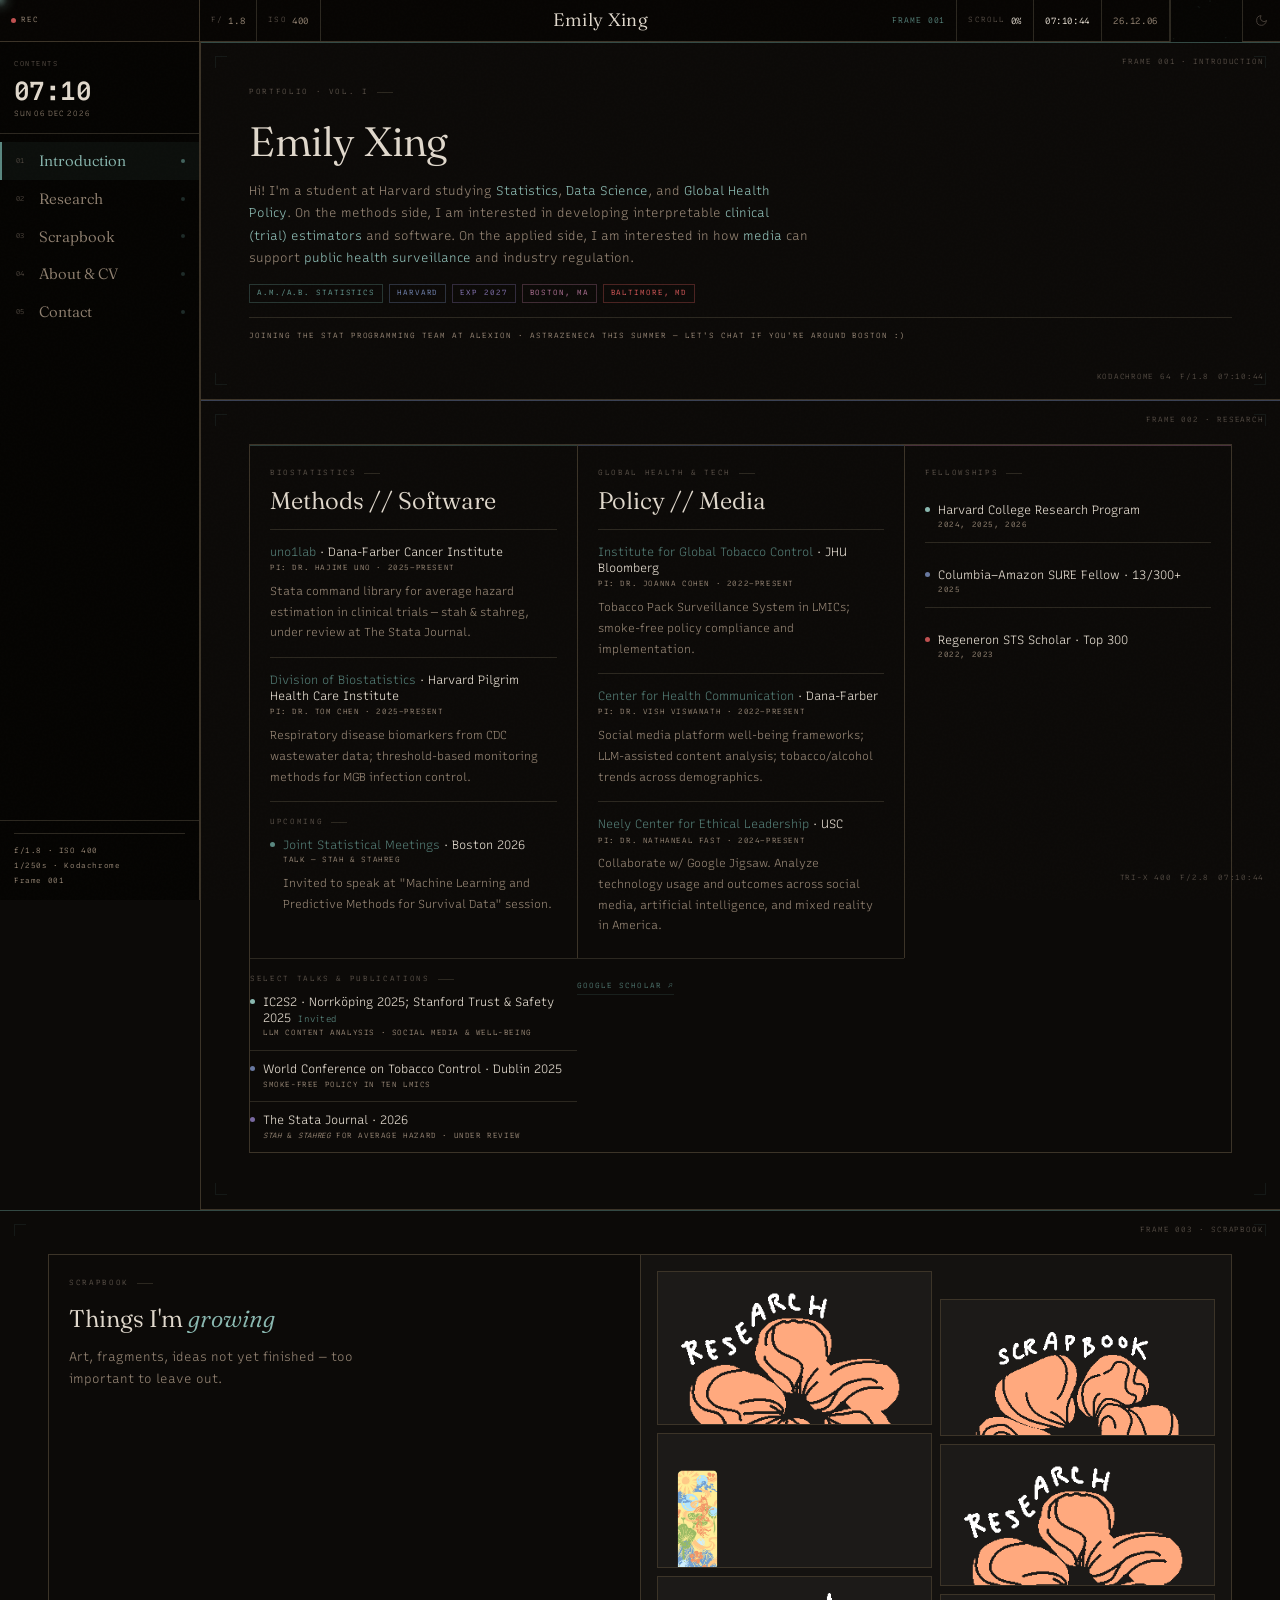
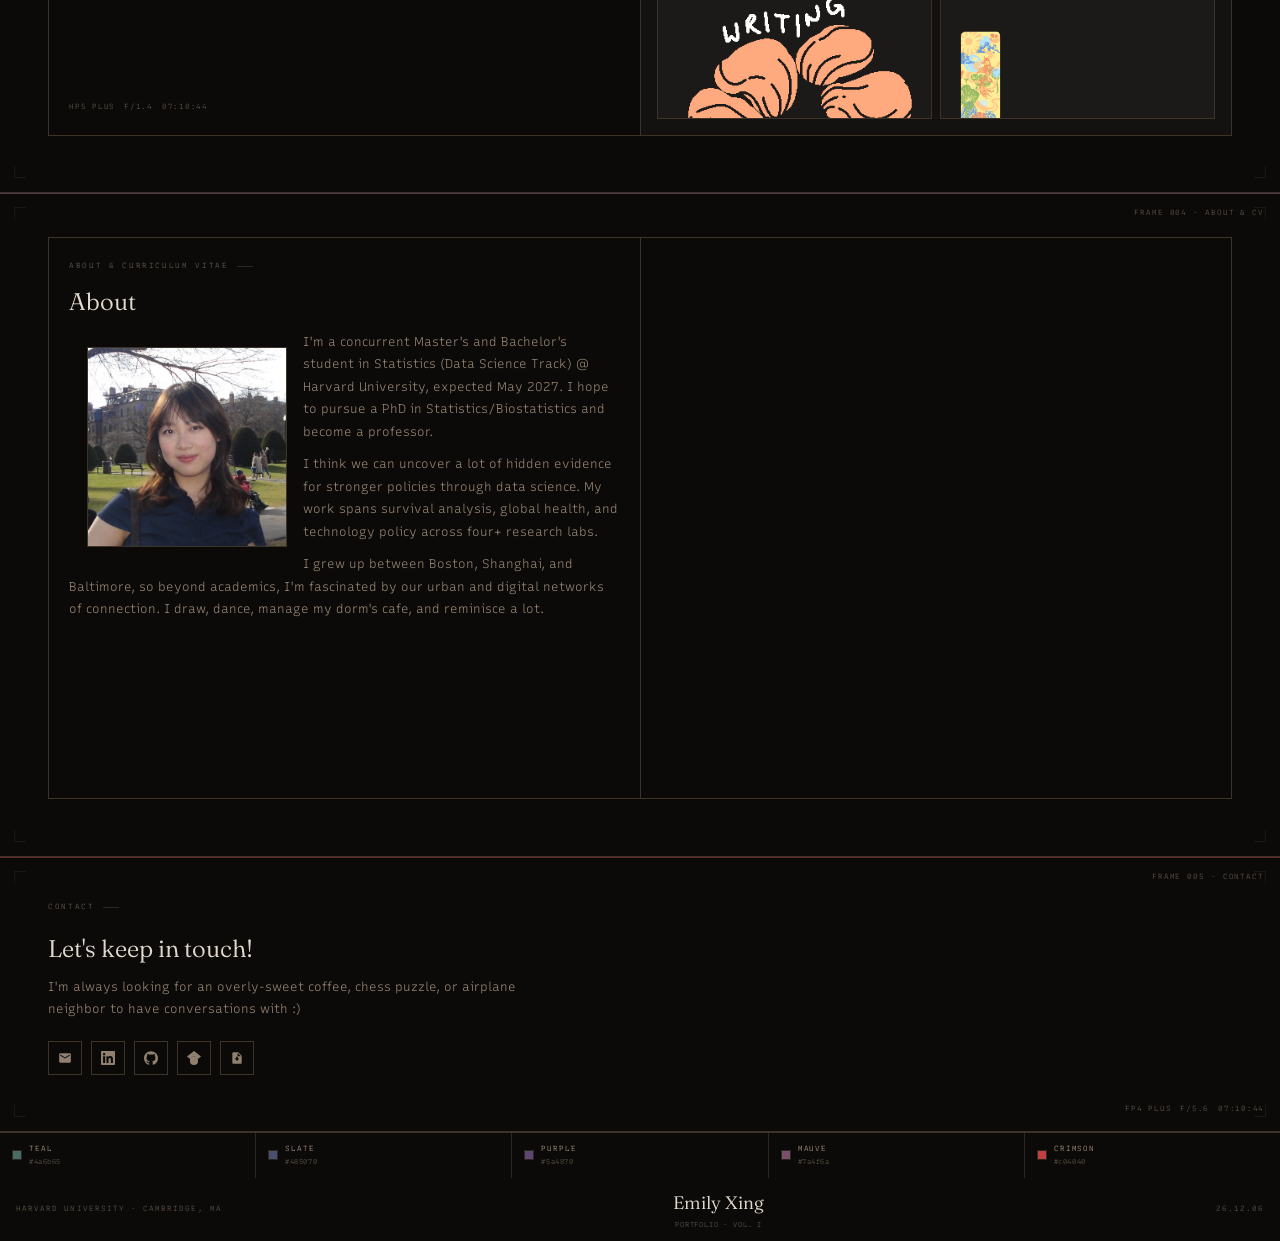
==== index.html @ 22d5b8ed "Remove highlights section from CV Removed highlights section from CV." ====
<!DOCTYPE html>
<html lang="en">
<head>
  <meta charset="UTF-8">
  <meta name="viewport" content="width=device-width, initial-scale=1.0">
  <title>Emily Xing</title>
  <link rel="icon" href="images/favicon.PNG" type="image/png">
  <link rel="preconnect" href="https://fonts.googleapis.com">
  <link href="https://fonts.googleapis.com/css2?family=Fraunces:ital,opsz,wght@0,9..144,200;0,9..144,300;0,9..144,400;1,9..144,200;1,9..144,300;1,9..144,400&family=Recursive:slnt,wght,CASL,MONO@-15..0,300..800,0..1,0..1&display=swap" rel="stylesheet">
  <link rel="stylesheet" href="style.css">
</head>
<body>

<div class="cursor-glow" id="cursor-glow"></div>

<div id="hburg">
  <svg viewBox="0 0 24 24"><line x1="3" y1="6" x2="21" y2="6"/><line x1="3" y1="12" x2="21" y2="12"/><line x1="3" y1="18" x2="21" y2="18"/></svg>
</div>

<!-- ═══ TOP BAR ═══ -->
<div id="top">
  <div class="t" style="min-width:var(--side-w); border-right:var(--bds);">
    <div class="rec-dot"></div>
    <span class="rec-txt mono">REC</span>
  </div>
  <div class="t cam mono"><span class="tlbl">f/</span><span class="tv">1.8</span></div>
  <div class="t cam mono"><span class="tlbl">ISO</span><span class="tv">400</span></div>
  <div class="t grow"><span class="top-name">Emily Xing</span></div>
  <div class="t mono" style="gap:6px;"><span class="top-frame" id="top-frame">Frame 001</span></div>
  <div class="t mono"><span class="tlbl">scroll</span><span class="tv b" id="top-pct">0%</span></div>
  <div class="t mono"><span class="tv b" id="top-t">——:——:——</span></div>
  <div class="t cam mono"><span class="tv" id="top-d">——.——.——</span></div>
  <canvas id="star-c" class="cam"></canvas>
  <button class="mode-btn" id="mode-btn" title="Toggle light / dark">
    <svg class="icon-moon" viewBox="0 0 24 24"><path d="M21 12.79A9 9 0 1 1 11.21 3 7 7 0 0 0 21 12.79z"/></svg>
    <svg class="icon-sun" viewBox="0 0 24 24">
      <circle cx="12" cy="12" r="5"/>
      <line x1="12" y1="1" x2="12" y2="3"/><line x1="12" y1="21" x2="12" y2="23"/>
      <line x1="4.22" y1="4.22" x2="5.64" y2="5.64"/><line x1="18.36" y1="18.36" x2="19.78" y2="19.78"/>
      <line x1="1" y1="12" x2="3" y2="12"/><line x1="21" y1="12" x2="23" y2="12"/>
      <line x1="4.22" y1="19.78" x2="5.64" y2="18.36"/><line x1="18.36" y1="5.64" x2="19.78" y2="4.22"/>
    </svg>
  </button>
</div>

<!-- ═══ SIDEBAR ═══ -->
<div id="sb">
  <div class="sb-head">
    <span class="sb-eye mono">Contents</span>
    <div id="sb-clk" class="mono">00:00</div>
    <span id="sb-dt"></span>
  </div>
  <nav class="sb-nav">
    <a class="sbl active" href="#s1" data-sec="s1"><span class="sbl-n mono">01</span><span class="sbn">Introduction</span><span class="sbd"></span></a>
    <a class="sbl"         href="#s2" data-sec="s2"><span class="sbl-n mono">02</span><span class="sbn">Research</span>     <span class="sbd"></span></a>
    <a class="sbl"         href="#s3" data-sec="s3"><span class="sbl-n mono">03</span><span class="sbn">Scrapbook</span>   <span class="sbd"></span></a>
    <a class="sbl"         href="#s4" data-sec="s4"><span class="sbl-n mono">04</span><span class="sbn">About &amp; CV</span><span class="sbd"></span></a>
    <a class="sbl"         href="#s5" data-sec="s5"><span class="sbl-n mono">05</span><span class="sbn">Contact</span>     <span class="sbd"></span></a>
  </nav>
  <div class="sb-foot">
    <div class="prog-t"><div class="prog-f" id="prog-f"></div></div>
    <div class="sb-ex mono">f/1.8 · ISO 400<br>1/250s · Kodachrome<br><span id="sb-frame">Frame 001</span></div>
  </div>
</div>

<!-- ═══ MAIN ═══ -->
<div id="main">

  <!-- 01 · INTRODUCTION -->
  <div class="frame" id="s1">
    <div class="c-br"></div><div class="c-bl"></div>
    <div class="fstripe ft"></div>
    <div class="fid mono">Frame 001 · Introduction</div>
    <div class="slbl mono">Portfolio · Vol. I</div>
    <h1>Emily Xing</h1>
    <p style="max-width:560px; margin-bottom:10px;">
      Hi! I'm a student at Harvard studying
      <span class="hl-teal">Statistics</span>,
      <span class="hl-teal">Data Science</span>, and
      <span class="hl-teal">Global Health Policy</span>.
      On the methods side, I am interested in developing interpretable
      <span class="hl-teal">clinical (trial) estimators</span> and software.
      On the applied side, I am interested in how
      <span class="hl-teal">media</span> can support
      <span class="hl-teal">public health surveillance</span> and industry regulation.
    </p>
    <div>
      <span class="tag tt">A.M./A.B. Statistics</span>
      <span class="tag ts">Harvard</span>
      <span class="tag tpu">Exp 2027</span>
      <span class="tag tm">Boston, MA</span>
      <span class="tag tc">Baltimore, MD</span>
    </div>
    <div class="hero-meta">
      <span>Joining the Stat Programming Team at Alexion · AstraZeneca this summer — let's chat if you're around Boston :)</span>
    </div>
    <div class="exif mono"><span>Kodachrome 64</span><span>f/1.8</span><span class="et">——</span></div>
  </div>

<div class="frame" id="s2">
  <div class="c-br"></div><div class="c-bl"></div>
  <div class="fstripe fs"></div>
  <div class="fid mono">Frame 002 · Research</div>

  <div class="grid g3 gb" style="margin-top:0;">

    <!-- COL 1: Biostatistics -->
    <div class="ci at" style="display:flex; flex-direction:column; gap:14px;">
      <div>
        <div class="slbl mono" style="margin-bottom:6px;">Biostatistics</div>
        <h2 style="margin-bottom:0;">Methods // Software</h2>
      </div>
      <div style="border-top:var(--bd); padding-top:14px;">
        <div class="aw-t">
          <a href="https://www.dana-farber.org/research/departments-centers-and-labs/uno-lab/" target="_blank" class="lab-link"><span>uno1lab</span></a> · Dana-Farber Cancer Institute
        </div>
        <div class="aw-s" style="margin-top:2px;">PI: Dr. Hajime Uno · 2025–present</div>
        <p style="margin-top:6px; font-size:11.5px;">Stata command library for average hazard estimation in clinical trials — stah &amp; stahreg, under review at The Stata Journal.</p>
      </div>
      <div style="border-top:var(--bd); padding-top:14px;">
        <div class="aw-t">
          <a href="https://www.harvardpilgrim.org/hphci/research/" target="_blank" class="lab-link"><span>Division of Biostatistics</span></a> · Harvard Pilgrim Health Care Institute
        </div>
        <div class="aw-s" style="margin-top:2px;">PI: Dr. Tom Chen · 2025–present</div>
        <p style="margin-top:6px; font-size:11.5px;">Respiratory disease biomarkers from CDC wastewater data; threshold-based monitoring methods for MGB infection control.</p>
      </div>
      <div style="border-top:var(--bd); padding-top:14px;">
        <div class="slbl mono" style="margin-bottom:8px;">Upcoming</div>
        <div class="aw" style="border-bottom:none; margin-bottom:0;">
          <div class="aw-dot" style="background:var(--teal);"></div>
          <div>
            <div class="aw-t">
              <a href="https://ww2.amstat.org/meetings/jsm/2026/" target="_blank" class="lab-link"><span>Joint Statistical Meetings</span></a> · Boston 2026
            </div>
            <div class="aw-s">Talk — stah &amp; stahreg</div>
            <p style="margin-top:6px; font-size:11.5px;">Invited to speak at "Machine Learning and Predictive Methods for Survival Data" session.</p>
          </div>
        </div>
      </div>
    </div>

    <!-- COL 2: Global Health & Tech -->
    <div class="ci as" style="display:flex; flex-direction:column; gap:14px;">
      <div>
        <div class="slbl mono" style="margin-bottom:6px;">Global Health &amp; Tech</div>
        <h2 style="margin-bottom:0;">Policy // Media</h2>
      </div>
      <div style="border-top:var(--bd); padding-top:14px;">
        <div class="aw-t">
          <a href="https://www.jhsph.edu/research/centers-and-institutes/institute-for-global-tobacco-control/" target="_blank" class="lab-link"><span>Institute for Global Tobacco Control</span></a> · JHU Bloomberg
        </div>
        <div class="aw-s" style="margin-top:2px;">PI: Dr. Joanna Cohen · 2022–present</div>
        <p style="margin-top:6px; font-size:11.5px;">Tobacco Pack Surveillance System in LMICs; smoke-free policy compliance and implementation.</p>
      </div>
      <div style="border-top:var(--bd); padding-top:14px;">
        <div class="aw-t">
          <a href="https://www.dfci.harvard.edu/research/departments-centers-and-labs/center-for-health-communication/" target="_blank" class="lab-link"><span>Center for Health Communication</span></a> · Dana-Farber
        </div>
        <div class="aw-s" style="margin-top:2px;">PI: Dr. Vish Viswanath · 2022–present</div>
        <p style="margin-top:6px; font-size:11.5px;">Social media platform well-being frameworks; LLM-assisted content analysis; tobacco/alcohol trends across demographics.</p>
      </div>
      <div style="border-top:var(--bd); padding-top:14px;">
        <div class="aw-t">
          <a href="https://neelyethics.usc.edu/" target="_blank" class="lab-link"><span>Neely Center for Ethical Leadership</span></a> · USC
        </div>
        <div class="aw-s" style="margin-top:2px;">PI: Dr. Nathaneal Fast · 2024–present</div>
        <p style="margin-top:6px; font-size:11.5px;">Collaborate w/ Google Jigsaw. Analyze technology usage and outcomes across social media, artificial intelligence, and mixed reality in America.</p>
      </div>
    </div>

   <!-- COL 3: Fellowships + Talks + Publications -->
    <div class="ci am" style="display:flex; flex-direction:column; gap:14px;">

    
        <div class="slbl mono" style="margin-bottom:8px;">Fellowships</div>
        <div class="aw">
          <div class="aw-dot" style="background:var(--teal2);"></div>
          <div><div class="aw-t">Harvard College Research Program</div><div class="aw-s">2024, 2025, 2026</div></div>
        </div>
        <div class="aw">
          <div class="aw-dot" style="background:var(--slate);"></div>
          <div><div class="aw-t">Columbia–Amazon SURE Fellow · 13/300+</div><div class="aw-s">2025</div></div>
        </div>
        <div class="aw" style="border-bottom:none; margin-bottom:0;">
          <div class="aw-dot" style="background:var(--crim);"></div>
          <div><div class="aw-t">Regeneron STS Scholar · Top 300</div><div class="aw-s">2022, 2023</div></div>
        </div>
      </div>

      <div style="border-top:var(--bd); padding-top:14px;">
        <div class="slbl mono" style="margin-bottom:8px;">Select Talks &amp; Publications</div>
        <div class="aw">
          <div class="aw-dot" style="background:var(--teal2);"></div>
          <div>
            <div class="aw-t">IC2S2 · Norrköping 2025; Stanford Trust &amp; Safety 2025 <span style="color:var(--teal); font-size:9px; letter-spacing:0.1em; margin-left:3px;">Invited</span></div>
            <div class="aw-s">LLM content analysis · social media &amp; well-being</div>
          </div>
        </div>
        <div class="aw">
          <div class="aw-dot" style="background:var(--slate);"></div>
          <div>
            <div class="aw-t">World Conference on Tobacco Control · Dublin 2025</div>
            <div class="aw-s">Smoke-free policy in ten LMICs</div>
          </div>
        </div>
        <div class="aw" style="border-bottom:none; margin-bottom:0;">
          <div class="aw-dot" style="background:var(--purple);"></div>
          <div>
            <div class="aw-t">The Stata Journal · 2026</div>
            <div class="aw-s"><em>stah</em> &amp; <em>stahreg</em> for average hazard · Under Review</div>
          </div>
        </div>
      </div>

      <div style="border-top:var(--bd); padding-top:12px;">
        <a class="read" href="https://scholar.google.com/citations?user=i7iqETIAAAAJ&hl=en" target="_blank">Google Scholar ↗</a>
      </div>

    </div>

  </div><!-- /.grid -->
  <div class="exif mono"><span>Tri-X 400</span><span>f/2.8</span><span class="et">——</span></div>
</div><!-- /.frame -->
  <!-- 03 · SCRAPBOOK — inline masonry board -->
  <div class="frame" id="s3">
    <div class="c-br"></div><div class="c-bl"></div>
    <div class="fstripe ft"></div>
    <div class="fid mono">Frame 003 · Scrapbook</div>

    <div class="grid g2 gb" style="margin-top:0;">

      <!-- LEFT: label -->
      <div class="ci" style="display:flex; flex-direction:column; justify-content:space-between;">
        <div>
          <div class="slbl mono" style="margin-bottom:14px;">Scrapbook</div>
          <h2>Things I'm <em>growing</em></h2>
          <p style="max-width:320px; margin-top:10px;">
            Art, fragments, ideas not yet finished — too important to leave out.
          </p>
        </div>
        <div class="exif mono" style="position:relative; bottom:auto; right:auto; margin-top:32px;">
          <span>HP5 Plus</span><span>f/1.4</span><span class="et">——</span>
        </div>
      </div>

      <!-- RIGHT: scrolling masonry board -->
      <div class="ci" style="padding:0; overflow:hidden;">
        <div class="pin-board">
          <div class="pin-col">
            <div class="pin-card">
              <img src="images/flower_research.PNG" alt="Research">
              <div class="pin-lbl mono">research</div>
            </div>
            <div class="pin-card">
              <img src="images/sidebar_art.PNG" alt="Art">
              <div class="pin-lbl mono">illustration</div>
            </div>
            <div class="pin-card">
              <img src="images/flower_writing.PNG" alt="Writing">
              <div class="pin-lbl mono">writing</div>
            </div>
          </div>
          <div class="pin-col" style="margin-top:28px;">
            <div class="pin-card">
              <img src="images/flower_scrapbook.PNG" alt="Scrapbook">
              <div class="pin-lbl mono">scrapbook</div>
            </div>
            <div class="pin-card">
              <img src="images/flower_research.PNG" alt="Research">
              <div class="pin-lbl mono">ongoing</div>
            </div>
            <div class="pin-card">
              <img src="images/sidebar_art.PNG" alt="Art">
              <div class="pin-lbl mono">2024–25</div>
            </div>
          </div>
        </div>
      </div>

    </div>
  </div>

  <!-- 04 · ABOUT & CV -->
  <div class="frame" id="s4">
    <div class="c-br"></div><div class="c-bl"></div>
    <div class="fstripe fm"></div>
    <div class="fid mono">Frame 004 · About &amp; CV</div>

    <div class="grid g2 gb" style="margin-bottom:1px;">
    <div class="ci" style="display:flex; flex-direction:column;">
  <div class="slbl mono" style="margin-bottom:14px;">About &amp; Curriculum Vitae</div>

  <h2 style="margin-bottom:14px;">About</h2>

  <div style="margin-bottom:16px;">
    <img
      src="headshot.png"
      alt="Emily Xing"
      style="float:left; width:200px; height:200px; object-fit:cover; object-position:center top; border:var(--bds); margin:16px 16px 16px 18px; display:block;"
    >
    <p>
      I'm a concurrent Master's and Bachelor's student in Statistics (Data Science Track) @ Harvard University, expected May 2027. I hope to pursue a PhD in Statistics/Biostatistics and become a professor. </p>
      <p> I think we can uncover a lot of hidden evidence for stronger policies through data science. My work spans survival analysis, global health, and technology policy across four+ research labs.</p>
    <p>I grew up between Boston, Shanghai, and Baltimore, so beyond academics, I'm fascinated by our urban and digital networks of connection. I draw, dance, manage my dorm's cafe, and reminisce a lot.
    </p>

    <div style="clear:both;"></div>
  </div>

</div>
      <div class="ci" style="padding:0; overflow:hidden; min-height:560px;">
        <iframe
          src="https://docs.google.com/viewer?url=https://raw.githubusercontent.com/em-xing/portfolio-v2/main/exing-cv.pdf&embedded=true"
          style="width:100%; height:100%; min-height:560px; border:none; display:block;"
          title="Emily Xing CV"
        ></iframe>
      </div>
    </div>
  </div>
 
  <!-- 05 · CONTACT -->
  <div class="frame" id="s5">
    <div class="c-br"></div><div class="c-bl"></div>
    <div class="fstripe fc"></div>
    <div class="fid mono">Frame 005 · Contact</div>
    <div class="slbl mono">Contact</div>
    <h2>Let's keep in touch!</h2>
    <p style="max-width:500px;">
      I'm always looking for an overly-sweet coffee, chess puzzle, or airplane neighbor to have conversations with :)
    </p>
    <div class="ct-links">
      <a class="ct-icon" href="mailto:emletxing@gmail.com" title="Email">
        <svg viewBox="0 0 24 24"><path d="M20 4H4C2.9 4 2 4.9 2 6v12c0 1.1.9 2 2 2h16c1.1 0 2-.9 2-2V6c0-1.1-.9-2-2-2zm0 4l-8 5-8-5V6l8 5 8-5v2z"/></svg>
      </a>
      <a class="ct-icon" href="https://www.linkedin.com/in/emily-xing-5663ab266/" target="_blank" title="LinkedIn">
        <svg viewBox="0 0 24 24"><path d="M20.447 20.452h-3.554v-5.569c0-1.328-.027-3.037-1.852-3.037-1.853 0-2.136 1.445-2.136 2.939v5.667H9.351V9h3.414v1.561h.046c.477-.9 1.637-1.85 3.37-1.85 3.601 0 4.267 2.37 4.267 5.455v6.286zM5.337 7.433a2.062 2.062 0 0 1-2.063-2.065 2.064 2.064 0 1 1 2.063 2.065zm1.782 13.019H3.555V9h3.564v11.452zM22.225 0H1.771C.792 0 0 .774 0 1.729v20.542C0 23.227.792 24 1.771 24h20.451C23.2 24 24 23.227 24 22.271V1.729C24 .774 23.2 0 22.222 0h.003z"/></svg>
      </a>
      <a class="ct-icon" href="https://github.com/em-xing" target="_blank" title="GitHub">
        <svg viewBox="0 0 24 24"><path d="M12 .297c-6.63 0-12 5.373-12 12 0 5.303 3.438 9.8 8.205 11.385.6.113.82-.258.82-.577 0-.285-.01-1.04-.015-2.04-3.338.724-4.042-1.61-4.042-1.61C4.422 18.07 3.633 17.7 3.633 17.7c-1.087-.744.084-.729.084-.729 1.205.084 1.838 1.236 1.838 1.236 1.07 1.835 2.809 1.305 3.495.998.108-.776.417-1.305.76-1.605-2.665-.3-5.466-1.332-5.466-5.93 0-1.31.465-2.38 1.235-3.22-.135-.303-.54-1.523.105-3.176 0 0 1.005-.322 3.3 1.23.96-.267 1.98-.399 3-.405 1.02.006 2.04.138 3 .405 2.28-1.552 3.285-1.23 3.285-1.23.645 1.653.24 2.873.12 3.176.765.84 1.23 1.91 1.23 3.22 0 4.61-2.805 5.625-5.475 5.92.42.36.81 1.096.81 2.22 0 1.606-.015 2.896-.015 3.286 0 .315.21.69.825.57C20.565 22.092 24 17.592 24 12.297c0-6.627-5.373-12-12-12"/></svg>
      </a>
      <a class="ct-icon" href="https://scholar.google.com/citations?user=i7iqETIAAAAJ&hl=en" target="_blank" title="Google Scholar">
        <svg viewBox="0 0 24 24"><path d="M5.242 13.769 0 9.5 12 0l12 9.5-5.242 4.269C17.548 11.249 14.978 9.5 12 9.5c-2.977 0-5.548 1.748-6.758 4.269zM12 10a7 7 0 1 0 0 14 7 7 0 0 0 0-14z"/></svg>
      </a>
      <a class="ct-icon" href="https://raw.githubusercontent.com/em-xing/portfolio-v2/main/exing-cv.pdf" target="_blank" title="Download CV">
        <svg viewBox="0 0 24 24"><path d="M14 2H6a2 2 0 0 0-2 2v16a2 2 0 0 0 2 2h12a2 2 0 0 0 2-2V8l-6-6zm-1 1.5L18.5 9H13V3.5zM12 17l-4-4h2.5v-3h3v3H16l-4 4z"/></svg>
      </a>
    </div>
    <div class="exif mono"><span>FP4 Plus</span><span>f/5.6</span><span class="et">——</span></div>
  </div>

  <!-- FOOTER -->
  <div class="pal-row">
    <div class="ps"><div class="psb" style="background:#4a6b65;"></div><div><span class="psn mono">Teal</span><span class="psh mono">#4a6b65</span></div></div>
    <div class="ps"><div class="psb" style="background:#485070;"></div><div><span class="psn mono">Slate</span><span class="psh mono">#485070</span></div></div>
    <div class="ps"><div class="psb" style="background:#5a4870;"></div><div><span class="psn mono">Purple</span><span class="psh mono">#5a4870</span></div></div>
    <div class="ps"><div class="psb" style="background:#7a4f6a;"></div><div><span class="psn mono">Mauve</span><span class="psh mono">#7a4f6a</span></div></div>
    <div class="ps"><div class="psb" style="background:#c04040;"></div><div><span class="psn mono">Crimson</span><span class="psh mono">#c04040</span></div></div>
  </div>
  <div class="mf">
    <span class="mf-s mono">Harvard University · Cambridge, MA</span>
    <div><span class="mf-name">Emily Xing</span><span class="mf-sub mono">Portfolio · Vol. I</span></div>
    <span class="mf-s mono" id="mf-d">——.——.——</span>
  </div>

</div><!-- /#main -->
<script src="script.js"></script>
</body>
</html>
---- style.css ----
/* ═══════════════════════════════════════════
   PALETTE
═══════════════════════════════════════════ */
:root {
  --teal:   #5a8880;
  --teal2:  #8ab8b0;
  --slate:  #6878a0;
  --purple: #7868a0;
  --mauve:  #a06888;
  --crim:   #c05050;
  --bg:     #0c0a08;
  --bg2:    #141210;
  --bg3:    #1c1a18;
  --ink:    #e0d8cc;
  --mid:    #908070;
  --faint:  #504840;
  --ghost:  #2c2820;
  --bd:     1px solid #2c2820;
  --bds:    1px solid #3c3428;
  --side-w: clamp(200px, 15vw, 256px);
  --top-h:  42px;
}
.hl-teal   { color: var(--teal2); font-weight: 500; }
.hl-purple { color: var(--purple); font-weight: 500; }
.hl-slate  { color: var(--slate); font-weight: 500; }
.hl-mauve  { color: var(--mauve); font-weight: 500; }

body.light {
  --teal:   #2a5048;
  --teal2:  #357060;
  --slate:  #304068;
  --purple: #44327a;
  --mauve:  #703060;
  --crim:   #9a2828;
  --bg:     #f0eef8;
  --bg2:    #e8e4f4;
  --bg3:    #dedad0;
  --ink:    #1a1628;
  --mid:    #4a4268;
  --faint:  #8880a0;
  --ghost:  #ccc8dc;
  --bd:     1px solid #cac4dc;
  --bds:    1px solid #b8b0d0;
}

*, *::before, *::after { box-sizing: border-box; margin: 0; padding: 0; }
html { scroll-behavior: smooth; scroll-padding-top: calc(var(--top-h) + 12px); }

body {
  background: var(--bg);
  color: var(--ink);
  font-family: 'Recursive', sans-serif;
  font-variation-settings: 'MONO' 0, 'CASL' 0, 'wght' 340, 'slnt' 0;
  font-size: 13px;
  line-height: 1.72;
  transition: background 0.3s, color 0.3s;
}

body::before {
  content: ''; position: fixed; inset: 0; pointer-events: none; z-index: 1000; opacity: 0.45;
  background-image: url("data:image/svg+xml,%3Csvg viewBox='0 0 512 512' xmlns='http://www.w3.org/2000/svg'%3E%3Cfilter id='n'%3E%3CfeTurbulence type='fractalNoise' baseFrequency='0.78' numOctaves='4' stitchTiles='stitch'/%3E%3C/filter%3E%3Crect width='100%25' height='100%25' filter='url(%23n)' opacity='0.03'/%3E%3C/svg%3E");
}

.mono { font-variation-settings: 'MONO' 1, 'CASL' 0, 'wght' 380, 'slnt' 0; }

h1 { font-family: 'Fraunces', serif; font-size: clamp(28px, 3.2vw, 44px); font-weight: 200; font-optical-sizing: auto; line-height: 1.1; color: var(--ink); margin-bottom: 16px; letter-spacing: -0.01em; }
h1 em { font-style: italic; color: var(--teal2); font-weight: 200; }
h2 { font-family: 'Fraunces', serif; font-size: clamp(18px, 2vw, 24px); font-weight: 300; font-optical-sizing: auto; line-height: 1.22; color: var(--ink); margin-bottom: 12px; }
h2 em { font-style: italic; color: var(--teal2); }
h3 { font-family: 'Fraunces', serif; font-size: 15px; font-weight: 300; font-optical-sizing: auto; line-height: 1.35; color: var(--ink); margin-bottom: 6px; }
p { color: var(--mid); font-size: 12.5px; line-height: 1.8; }
p + p { margin-top: 10px; }

/* ── TOP BAR ── */
#top {
  position: fixed; top: 0; left: 0; right: 0;
  height: var(--top-h);
  background: rgba(8,6,4,0.96);
  backdrop-filter: blur(14px);
  border-bottom: var(--bds);
  z-index: 500;
  display: flex; align-items: stretch;
  transition: background 0.3s;
}
body.light #top  { background: rgba(216,210,238,0.97); border-bottom-color: #b0a8cc; }
body.light #sb   { background: rgba(208,202,232,0.99); border-right-color: #b0a8cc; }
body.light #top .tlbl      { color: var(--faint); }
body.light #top .tv        { color: var(--mid); }
body.light #top .tv.b      { color: var(--ink); }
body.light #top .rec-txt   { color: var(--mid); }
body.light #top .top-name  { color: var(--ink); }
body.light #top .top-frame { color: var(--teal); opacity: 1; }
body.light #top .mode-btn  { color: var(--faint); }
body.light #top .mode-btn:hover { color: var(--teal); }
body.light .sb-head   { border-bottom-color: #b8b0d0; }
body.light .sb-eye    { color: var(--faint); }
body.light #sb-clk    { color: var(--ink); }
body.light #sb-dt     { color: var(--mid); }
body.light .sbl-n     { color: var(--faint); }
body.light .sbn       { color: var(--mid); }
body.light .sbl.active .sbn { color: var(--teal); }
body.light .sbl:hover       { background: rgba(42,80,72,0.05); }
body.light .sbl.active      { background: rgba(42,80,72,0.08); border-left-color: var(--teal); }
body.light .sbd             { background: var(--teal); }
body.light .prog-f          { background: var(--teal); }
body.light .prog-t  { background: var(--ghost); }
body.light .sb-ex   { color: var(--mid); }
body.light .sb-foot { border-top-color: #b8b0d0; }

.t { display: flex; align-items: center; padding: 0 11px; gap: 5px; border-right: var(--bd); white-space: nowrap; flex-shrink: 0; }
.t.grow { flex: 1; justify-content: center; border-right: none; overflow: hidden; }
.t:last-child { border-right: none; padding: 0; }
.tlbl { font-size: 7.5px; letter-spacing: 0.16em; text-transform: uppercase; color: var(--faint); }
.tv   { font-size: 9px; letter-spacing: 0.07em; color: var(--mid); }
.tv.b { color: var(--ink); }
.rec-dot { width: 5px; height: 5px; border-radius: 50%; background: var(--crim); flex-shrink: 0; animation: rb 2s step-end infinite; }
@keyframes rb { 0%,49%{opacity:1;} 50%,100%{opacity:0.1;} }
.rec-txt { font-size: 7.5px; letter-spacing: 0.16em; text-transform: uppercase; color: var(--mid); }
.top-name { font-family: 'Fraunces', serif; font-size: 18px; font-weight: 200; color: var(--ink); letter-spacing: 0.02em; white-space: nowrap; overflow: hidden; text-overflow: ellipsis; }
.top-frame { font-variation-settings: 'MONO' 1, 'CASL' 0, 'wght' 380, 'slnt' 0; font-size: 8px; letter-spacing: 0.12em; text-transform: uppercase; color: var(--teal); opacity: 0.9; }
.mode-btn { display: flex; align-items: center; justify-content: center; width: 38px; border: none; border-left: var(--bd); background: transparent; cursor: pointer; color: var(--faint); flex-shrink: 0; transition: color 0.15s; }
.mode-btn:hover { color: var(--teal2); }
.mode-btn svg { width: 13px; height: 13px; fill: none; stroke: currentColor; stroke-width: 1.5; stroke-linecap: round; }
.icon-moon { display: block; }
.icon-sun  { display: none; }
body.light .icon-moon { display: none; }
body.light .icon-sun  { display: block; }
#star-c { width: 72px; height: var(--top-h); display: block; border-left: var(--bd); flex-shrink: 0; }
@media (max-width: 960px) { .t.cam { display: none; } }

/* ── SIDEBAR ── */
#sb {
  position: fixed; top: var(--top-h); left: 0; bottom: 0;
  width: var(--side-w);
  background: rgba(6,5,3,0.98);
  border-right: var(--bds);
  z-index: 400;
  display: flex; flex-direction: column;
  overflow-y: auto; scrollbar-width: none;
  transition: transform 0.25s;
}
#sb::-webkit-scrollbar { display: none; }
@media (max-width: 720px) {
  #sb { transform: translateX(-100%); }
  #sb.open { transform: translateX(0); }
  #main { margin-left: 0 !important; }
  #hburg { display: flex; }
}
.sb-head { padding: 16px 14px 12px; border-bottom: var(--bd); }
.sb-eye  { font-size: 7px; letter-spacing: 0.22em; text-transform: uppercase; color: var(--faint); display: block; margin-bottom: 8px; }
#sb-clk  { font-variation-settings: 'MONO' 1, 'CASL' 0, 'wght' 580, 'slnt' 0; font-size: 26px; line-height: 1; letter-spacing: -0.02em; color: var(--ink); margin-bottom: 4px; }
#sb-dt { font-size: 7.5px; letter-spacing: 0.1em; text-transform: uppercase; color: var(--mid); display: block; }
.sb-nav { flex: 1; padding: 8px 0; }
.sbl { display: flex; align-items: center; gap: 8px; padding: 6px 14px; text-decoration: none; border-left: 2px solid transparent; transition: background 0.1s, border-color 0.1s; }
.sbl:hover { background: rgba(90,136,128,0.06); }
.sbl.active { border-left-color: var(--teal); background: rgba(90,136,128,0.08); }
.sbl.active .sbn { color: var(--teal2); }
.sbl-n { font-variation-settings: 'MONO' 1, 'CASL' 0, 'wght' 360, 'slnt' 0; font-size: 7px; color: var(--faint); width: 15px; flex-shrink: 0; }
.sbn { font-family: 'Fraunces', serif; font-size: 15px; font-weight: 300; color: var(--mid); transition: color 0.1s; }
.sbd { width: 4px; height: 4px; border-radius: 50%; margin-left: auto; flex-shrink: 0; background: var(--teal); opacity: 0.3; }
.sbl.active .sbd { opacity: 0.7; }
.sb-foot { padding: 12px 14px; border-top: var(--bd); margin-top: auto; }
.prog-t  { height: 1px; background: var(--ghost); margin-bottom: 9px; position: relative; }
.prog-f  { position: absolute; left: 0; top: 0; bottom: 0; background: var(--teal); transition: width 0.2s ease; width: 0%; }
.sb-ex   { font-variation-settings: 'MONO' 1, 'CASL' 0, 'wght' 380, 'slnt' 0; font-size: 7.5px; letter-spacing: 0.08em; color: var(--mid); line-height: 2; }
#hburg { display: none; position: fixed; top: 8px; left: 10px; z-index: 600; width: 28px; height: 28px; border: var(--bds); background: var(--bg2); align-items: center; justify-content: center; cursor: pointer; color: var(--mid); }
#hburg svg { width: 13px; height: 13px; stroke: currentColor; stroke-width: 1.5; fill: none; }

/* ── MAIN ── */
#main { margin-left: var(--side-w); padding-top: var(--top-h); display: flex; flex-direction: column; border-left: var(--bds); }

/* ── FRAME ── */
.frame { position: relative; padding: 44px 48px 56px; border-bottom: var(--bds); background: var(--bg); transition: background 0.3s; }
.frame::before,.frame::after,.frame .c-br,.frame .c-bl { content: ''; position: absolute; width: 12px; height: 12px; border-color: rgba(90,136,128,0.12); border-style: solid; pointer-events: none; }
body.light .frame::before,body.light .frame::after,
body.light .frame .c-br,  body.light .frame .c-bl { border-color: rgba(45,85,80,0.14); }
.frame::before { top: 14px; left: 14px; border-width: 1px 0 0 1px; }
.frame::after  { top: 14px; right: 14px; border-width: 1px 1px 0 0; }
.frame .c-br   { bottom: 14px; right: 14px; border-width: 0 1px 1px 0; }
.frame .c-bl   { bottom: 14px; left: 14px; border-width: 0 0 1px 1px; }
.fstripe { position: absolute; top: 0; left: 0; right: 0; height: 1px; }
.ft { background: var(--teal); opacity: 0.5; }
.fs { background: var(--slate); opacity: 0.5; }
.fp { background: var(--purple); opacity: 0.5; }
.fm { background: var(--mauve); opacity: 0.5; }
.fc { background: var(--crim); opacity: 0.45; }
.fid  { position: absolute; top: 14px; right: 16px; font-variation-settings: 'MONO' 1,'CASL' 0,'wght' 380,'slnt' 0; font-size: 7.5px; letter-spacing: 0.12em; color: var(--faint); text-transform: uppercase; }
.exif { position: absolute; bottom: 15px; right: 16px; font-variation-settings: 'MONO' 1,'CASL' 0,'wght' 380,'slnt' 0; font-size: 7.5px; letter-spacing: 0.1em; color: var(--faint); text-transform: uppercase; display: flex; gap: 9px; }
.slbl { font-variation-settings: 'MONO' 1,'CASL' 0,'wght' 400,'slnt' 0; font-size: 7.5px; letter-spacing: 0.22em; text-transform: uppercase; color: var(--faint); margin-bottom: 20px; display: flex; align-items: center; gap: 8px; }
.slbl::after { content: ''; display: inline-block; width: 16px; height: 1px; background: var(--ghost); }

/* tags */
.tag { display: inline-block; font-variation-settings: 'MONO' 1,'CASL' 0,'wght' 400,'slnt' 0; font-size: 7.5px; letter-spacing: 0.12em; text-transform: uppercase; padding: 2px 7px; border: var(--bd); color: var(--mid); margin: 2px 2px 0 0; }
.tt  { border-color: rgba(90,136,128,0.35);  color: var(--teal); }
.ts  { border-color: rgba(104,120,160,0.35); color: var(--slate); }
.tpu { border-color: rgba(120,104,160,0.35); color: var(--purple); }
.tm  { border-color: rgba(160,104,136,0.35); color: var(--mauve); }
.tc  { border-color: rgba(192,80,80,0.35);   color: var(--crim); }

a.read { font-variation-settings: 'MONO' 1,'CASL' 0,'wght' 440,'slnt' 0; font-size: 7.5px; letter-spacing: 0.14em; text-transform: uppercase; color: var(--teal); opacity: 0.7; text-decoration: none; border-bottom: 1px solid rgba(90,136,128,0.25); padding-bottom: 1px; display: inline-block; margin-top: 9px; transition: opacity 0.12s; }
a.read:hover { opacity: 1; }

/* grids */
.grid { display: grid; width: 100%; }
.g2 { grid-template-columns: 1fr 1fr; }
.g3 { grid-template-columns: 1fr 1fr 1fr; }
.gb { border: var(--bds); }
.ci { padding: 22px 20px; min-width: 0; position: relative; }
.ci + .ci { border-left: var(--bds); }
.ci.at::before { content:''; position:absolute; top:0;left:0;right:0;height:1px; background:var(--teal);   opacity:0.4; }
.ci.as::before { content:''; position:absolute; top:0;left:0;right:0;height:1px; background:var(--slate);  opacity:0.4; }
.ci.ap::before { content:''; position:absolute; top:0;left:0;right:0;height:1px; background:var(--purple); opacity:0.4; }
.ci.am::before { content:''; position:absolute; top:0;left:0;right:0;height:1px; background:var(--mauve);  opacity:0.4; }

/* pub list */
.pub-list { border: var(--bds); width: 100%; }
.pub { display: grid; grid-template-columns: 46px 1fr; border-bottom: var(--bd); }
.pub:last-child { border-bottom: none; }
.pub-yr { padding: 13px 10px; border-right: var(--bd); font-size: 7.5px; letter-spacing: 0.1em; color: var(--mid); writing-mode: vertical-lr; transform: rotate(180deg); display: flex; align-items: center; justify-content: center; }
.pub-body { padding: 13px 16px; min-width: 0; }
.pub-title { font-size: 12.5px; color: var(--ink); line-height: 1.5; }
.pub-venue { font-size: 7.5px; letter-spacing: 0.08em; color: var(--faint); margin-top: 3px; }

/* CV rows */
.cvr { display: grid; grid-template-columns: 84px 1fr; border-bottom: var(--bd); padding: 11px 0; }
.cvr:first-child { padding-top: 0; }
.cvr:last-child  { border-bottom: none; }
.cv-yr { font-size: 7.5px; letter-spacing: 0.1em; color: var(--mid); text-transform: uppercase; padding-top: 2px; }
.cv-t  { font-size: 12.5px; color: var(--ink); line-height: 1.4; }
.cv-s  { font-size: 11px; color: var(--mid); font-style: italic; margin-top: 1px; }

/* awards */
.aw { display: flex; gap: 8px; align-items: flex-start; margin-bottom: 10px; padding-bottom: 10px; border-bottom: var(--bd); }
.aw:last-child { border-bottom: none; margin-bottom: 0; }
.aw-dot { width: 5px; height: 5px; border-radius: 50%; flex-shrink: 0; margin-top: 5px; }
.aw-t { font-size: 12px; color: var(--ink); line-height: 1.35; }
.aw-s { font-variation-settings: 'MONO' 1,'CASL' 0,'wght' 380,'slnt' 0; font-size: 7.5px; letter-spacing: 0.08em; color: var(--mid); text-transform: uppercase; margin-top: 1px; }

/* section group label */
.sg-wrap { margin-bottom: 15px; }
.sg-lbl { font-variation-settings: 'MONO' 1,'CASL' 0,'wght' 400,'slnt' 0; font-size: 7.5px; letter-spacing: 0.18em; text-transform: uppercase; color: var(--mid); padding-bottom: 5px; border-bottom: var(--bd); margin-bottom: 7px; }

/* contact */
.ct-links { display: flex; gap: 9px; margin-top: 20px; flex-wrap: wrap; }
.ct-icon { display: flex; align-items: center; justify-content: center; width: 34px; height: 34px; border: var(--bds); color: var(--mid); text-decoration: none; transition: border-color 0.14s, color 0.14s; }
.ct-icon:hover { border-color: var(--teal); color: var(--teal2); }
.ct-icon svg { width: 14px; height: 14px; fill: currentColor; }

.hero-meta { font-variation-settings: 'MONO' 1,'CASL' 0,'wght' 380,'slnt' 0; font-size: 7.5px; letter-spacing: 0.13em; text-transform: uppercase; color: var(--mid); margin-top: 14px; padding-top: 12px; border-top: var(--bd); display: flex; flex-wrap: wrap; gap: 4px 10px; }
.byline    { font-variation-settings: 'MONO' 1,'CASL' 0,'wght' 380,'slnt' 0; font-size: 7.5px; letter-spacing: 0.15em; color: var(--mid); text-transform: uppercase; margin-top: 20px; padding-top: 10px; border-top: var(--bd); display: flex; gap: 10px; flex-wrap: wrap; }

/* footer */
.pal-row { display: flex; border-top: var(--bds); }
.ps { flex: 1; padding: 10px 12px; border-right: var(--bd); display: flex; align-items: center; gap: 7px; min-width: 0; }
.ps:last-child { border-right: none; }
.psb { width: 10px; height: 10px; border: var(--bd); flex-shrink: 0; }
.psn { font-size: 7.5px; letter-spacing: 0.12em; text-transform: uppercase; color: var(--mid); display: block; overflow: hidden; text-overflow: ellipsis; white-space: nowrap; }
.psh { font-size: 7px; letter-spacing: 0.08em; color: var(--faint); display: block; }
.mf  { padding: 10px 16px; display: flex; justify-content: space-between; align-items: center; }
.mf-s    { font-variation-settings: 'MONO' 1,'CASL' 0,'wght' 380,'slnt' 0; font-size: 7.5px; letter-spacing: 0.14em; text-transform: uppercase; color: var(--faint); }
.mf-name { font-family: 'Fraunces', serif; font-size: 18px; font-weight: 200; color: var(--ink); display: block; text-align: center; }
.mf-sub  { font-variation-settings: 'MONO' 1,'CASL' 0,'wght' 380,'slnt' 0; font-size: 7px; letter-spacing: 0.12em; text-transform: uppercase; color: var(--faint); display: block; text-align: center; }

/* ── PINTEREST BOARD (scrapbook) ── */
.pin-board {
  display: flex;
  gap: 8px;
  padding: 16px;
  height: 480px;
  overflow-y: auto;
  scrollbar-width: thin;
  scrollbar-color: var(--ghost) transparent;
  background: var(--bg2);
}
.pin-board::-webkit-scrollbar { width: 3px; }
.pin-board::-webkit-scrollbar-track { background: transparent; }
.pin-board::-webkit-scrollbar-thumb { background: var(--ghost); border-radius: 2px; }
.pin-col { display: flex; flex-direction: column; gap: 8px; flex: 1; }
.pin-card { position: relative; border: var(--bds); background: var(--bg3); overflow: hidden; transition: border-color 0.15s; }
.pin-card:hover { border-color: var(--teal); }
.pin-card img { width: 100%; height: auto; display: block; transition: transform 0.3s ease; }
.pin-card:hover img { transform: scale(1.04); }
.pin-lbl { padding: 6px 8px; font-variation-settings: 'MONO' 1,'CASL' 0,'wght' 380,'slnt' 0; font-size: 7px; letter-spacing: 0.16em; text-transform: uppercase; color: var(--faint); border-top: var(--bd); }

/* ── FIREFLY CURSOR ── */
.cursor-glow {
  position: fixed; width: 15px; height: 15px; border-radius: 50%;
  background: radial-gradient(circle, rgba(138,184,176,0.45) 0%, rgba(138,184,176,0.15) 60%, transparent 100%);
  pointer-events: none; z-index: 9999;
  transform: translate(-50%, -50%);
  transition: left 0.08s ease-out, top 0.08s ease-out;
  box-shadow: 0 0 12px rgba(138,184,176,0.3);
  animation: ff-glow 2.5s ease-in-out infinite;
}
body.light .cursor-glow {
  background: radial-gradient(circle, rgba(42,80,72,0.3) 0%, rgba(42,80,72,0.1) 60%, transparent 100%);
  box-shadow: 0 0 10px rgba(42,80,72,0.2);
}
@keyframes ff-glow {
  0%,100% { transform: translate(-50%,-50%) scale(1);   opacity: 0.7; }
  50%      { transform: translate(-50%,-50%) scale(1.2); opacity: 1;   }
}
@media (max-width: 768px) { .cursor-glow { display: none; } }

/* ── RESPONSIVE ── */
@media (max-width: 900px) { .grid.g3 { grid-template-columns: 1fr 1fr; } }
@media (max-width: 640px) {
  .grid.g2, .grid.g3 { grid-template-columns: 1fr; }
  .frame { padding: 32px 20px 44px; }
  .pin-board { height: 320px; }
}

/* ── Lab links ── */
.lab-link {
  color: var(--teal);
  text-decoration: none;
  transition: color 0.15s;
}
.lab-link:hover { color: var(--teal2); }
.lab-link span { opacity: 0.85; transition: color 0.15s, opacity 0.15s; }
.lab-link:hover span { color: var(--teal2); opacity: 1; }
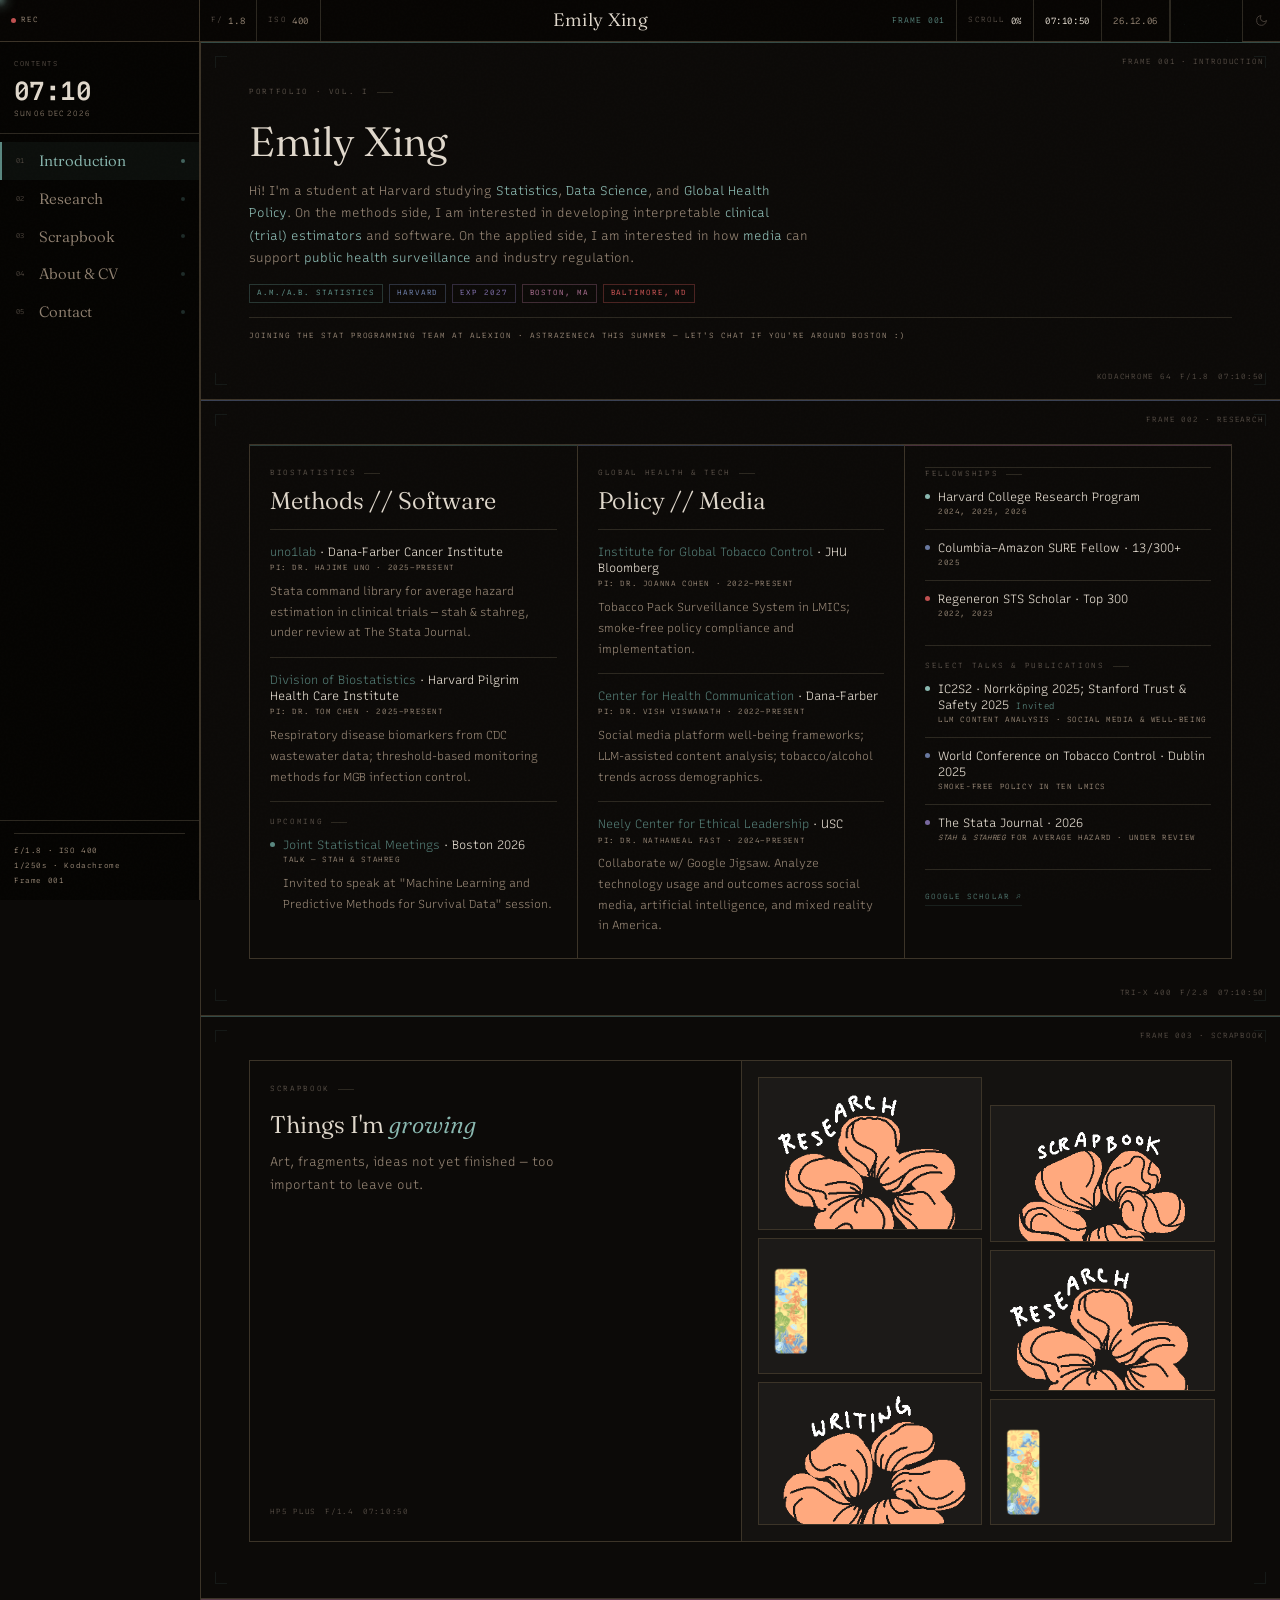
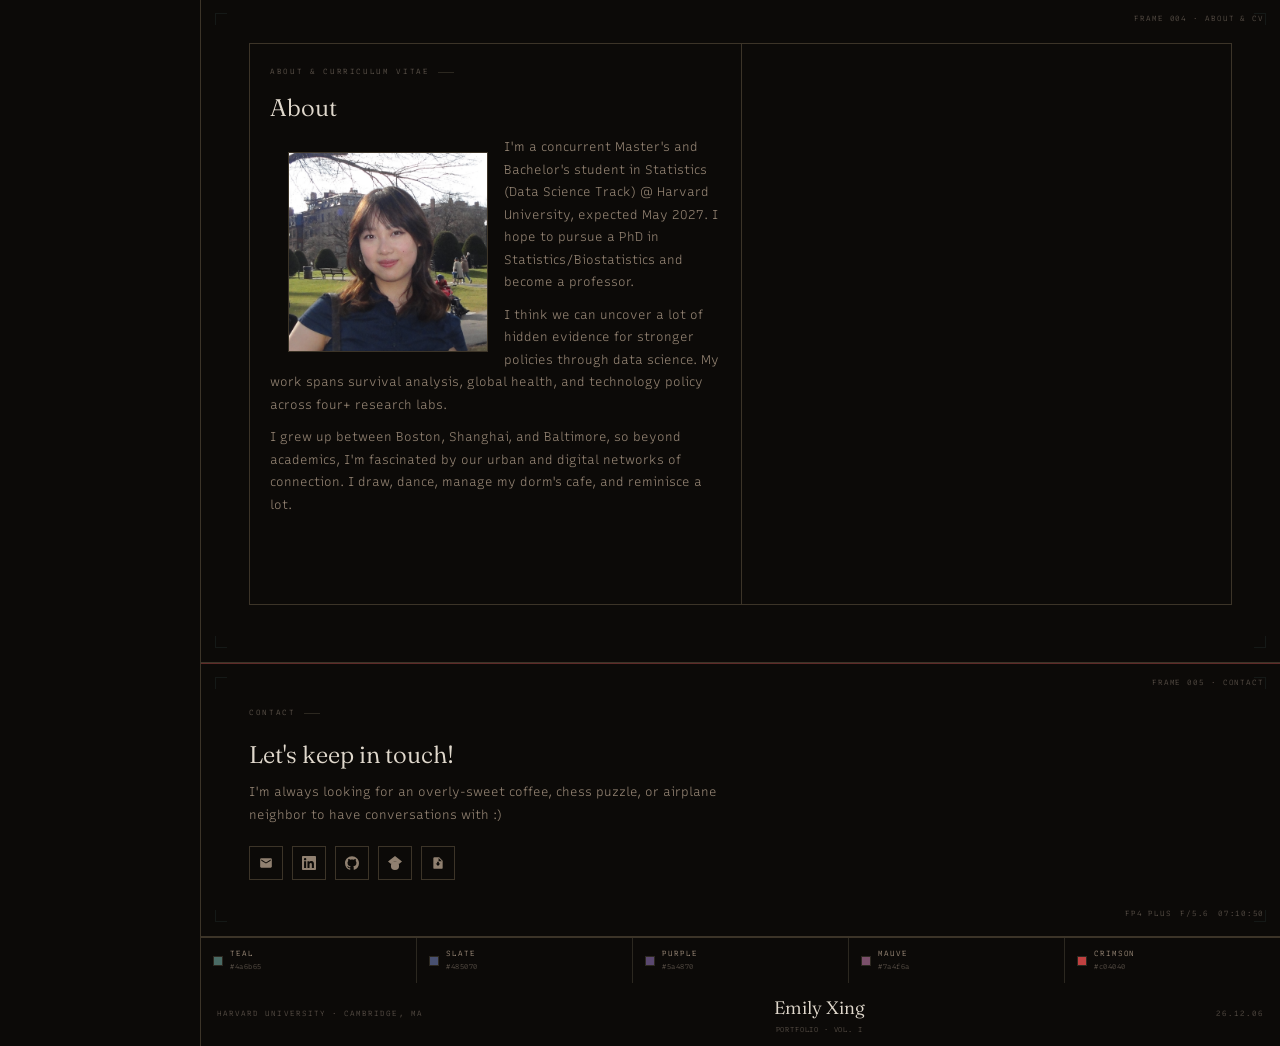
==== commit 7883453f: "Fix comment formatting in index.html" ====
--- a/index.html
+++ b/index.html
@@ -168,10 +168,11 @@
       </div>
     </div>
 
-   <!-- COL 3: Fellowships + Talks + Publications -->
+<!-- COL 3: Fellowships + Talks + Publications -->
     <div class="ci am" style="display:flex; flex-direction:column; gap:14px;">
 
-    
+
+      <div style="border-top:var(--bd); padding-top:0px;">
         <div class="slbl mono" style="margin-bottom:8px;">Fellowships</div>
         <div class="aw">
           <div class="aw-dot" style="background:var(--teal2);"></div>
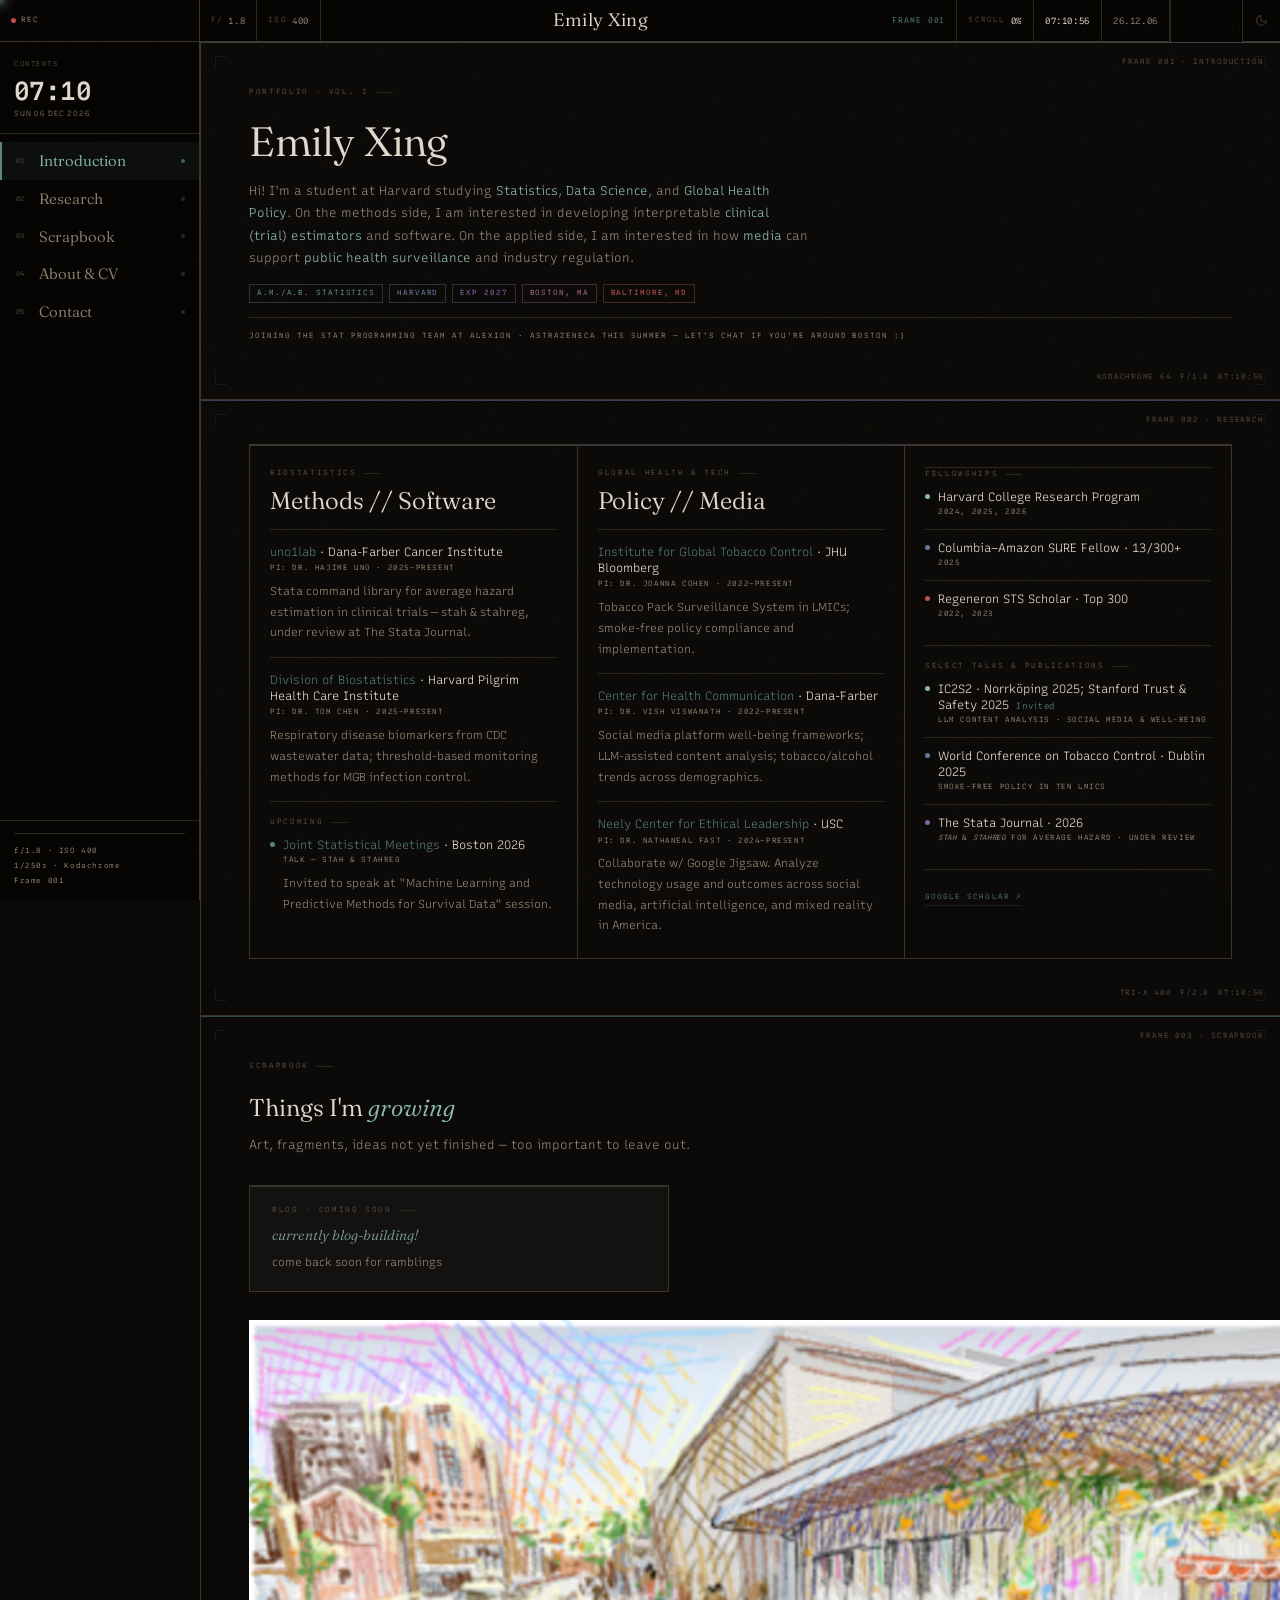
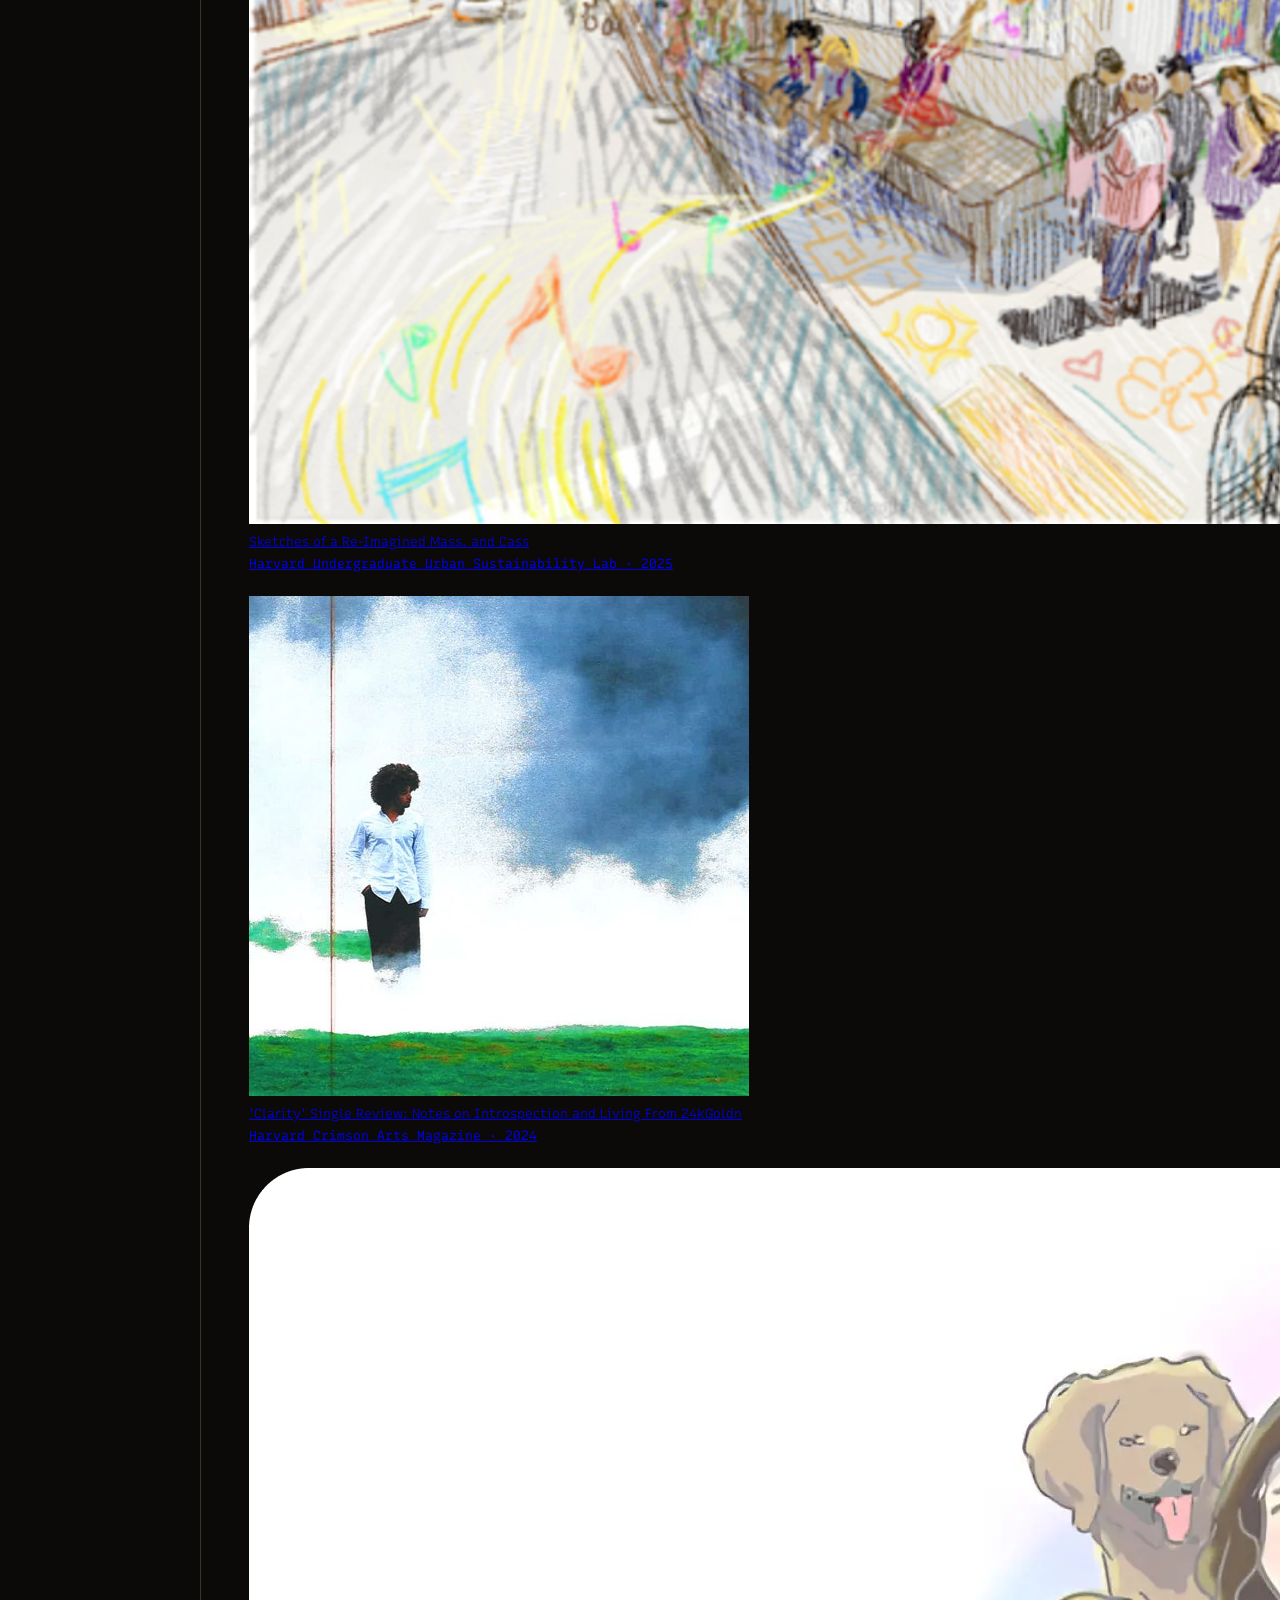
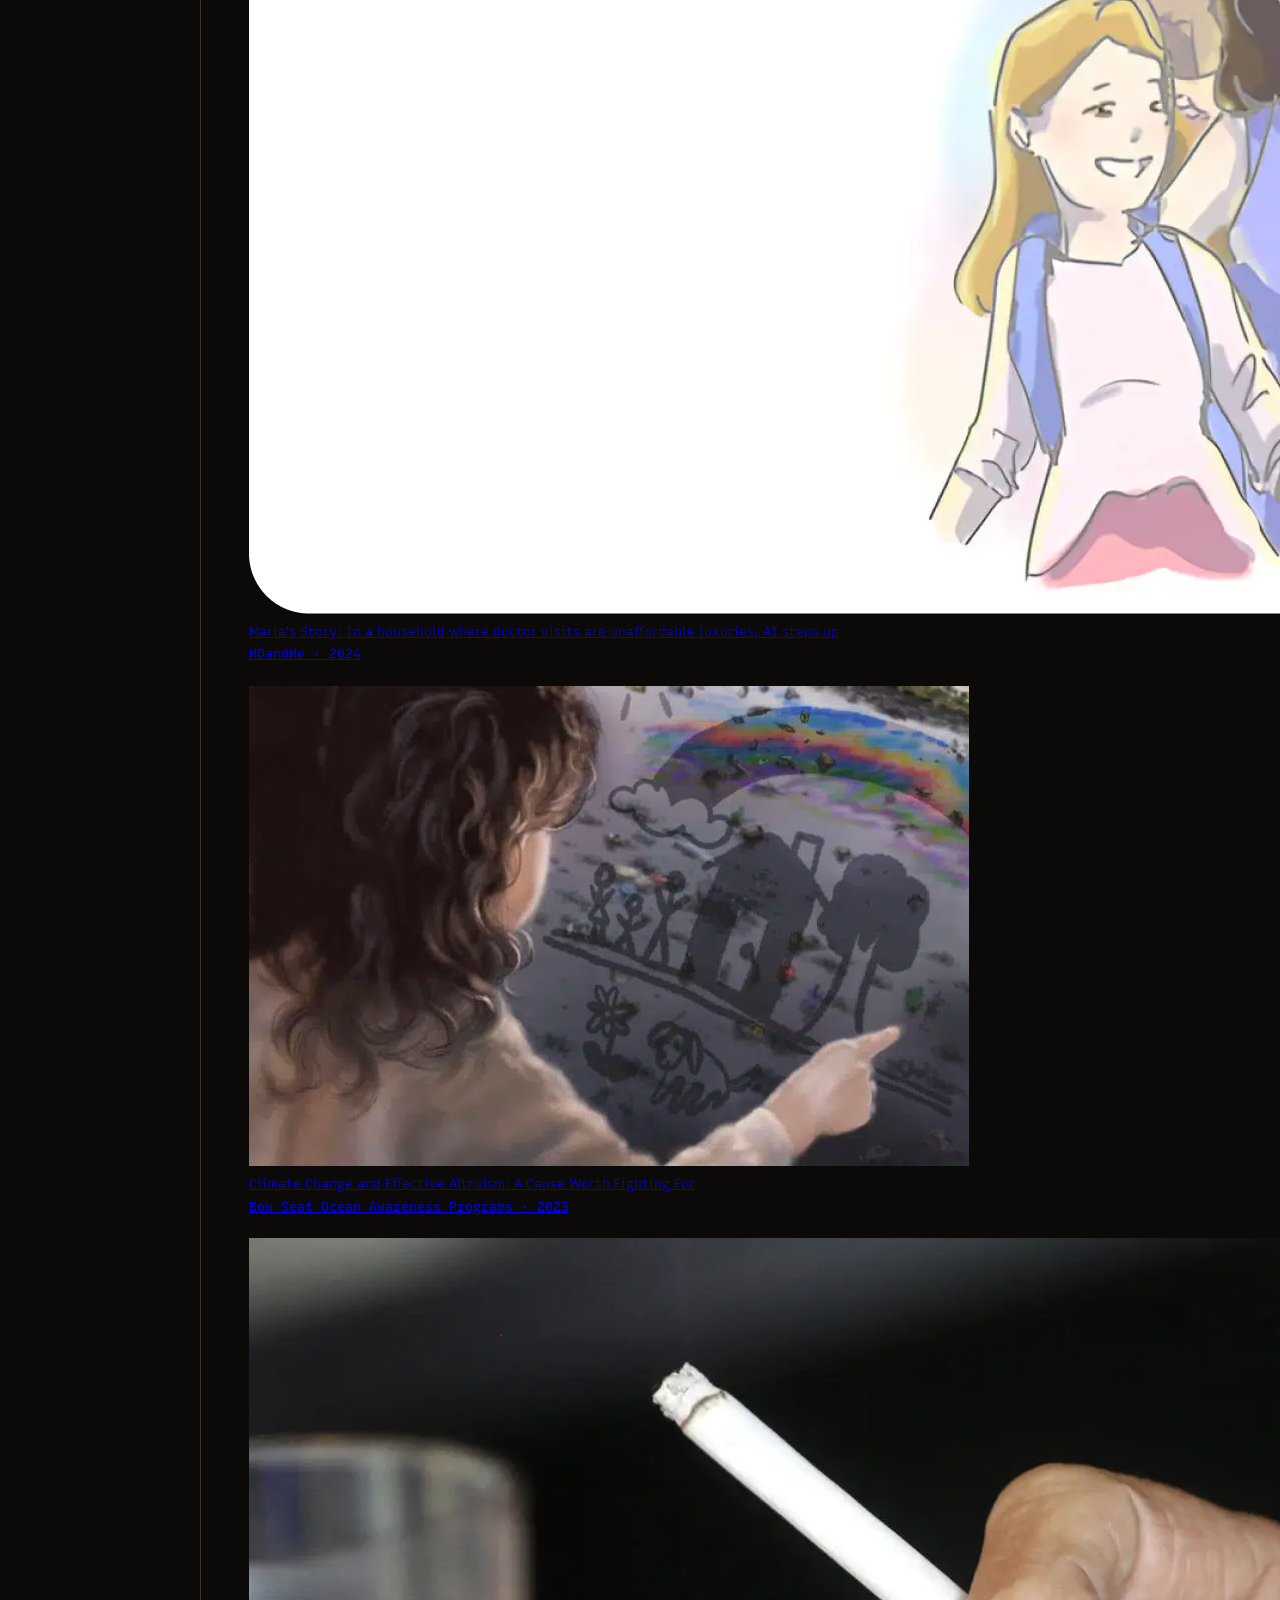
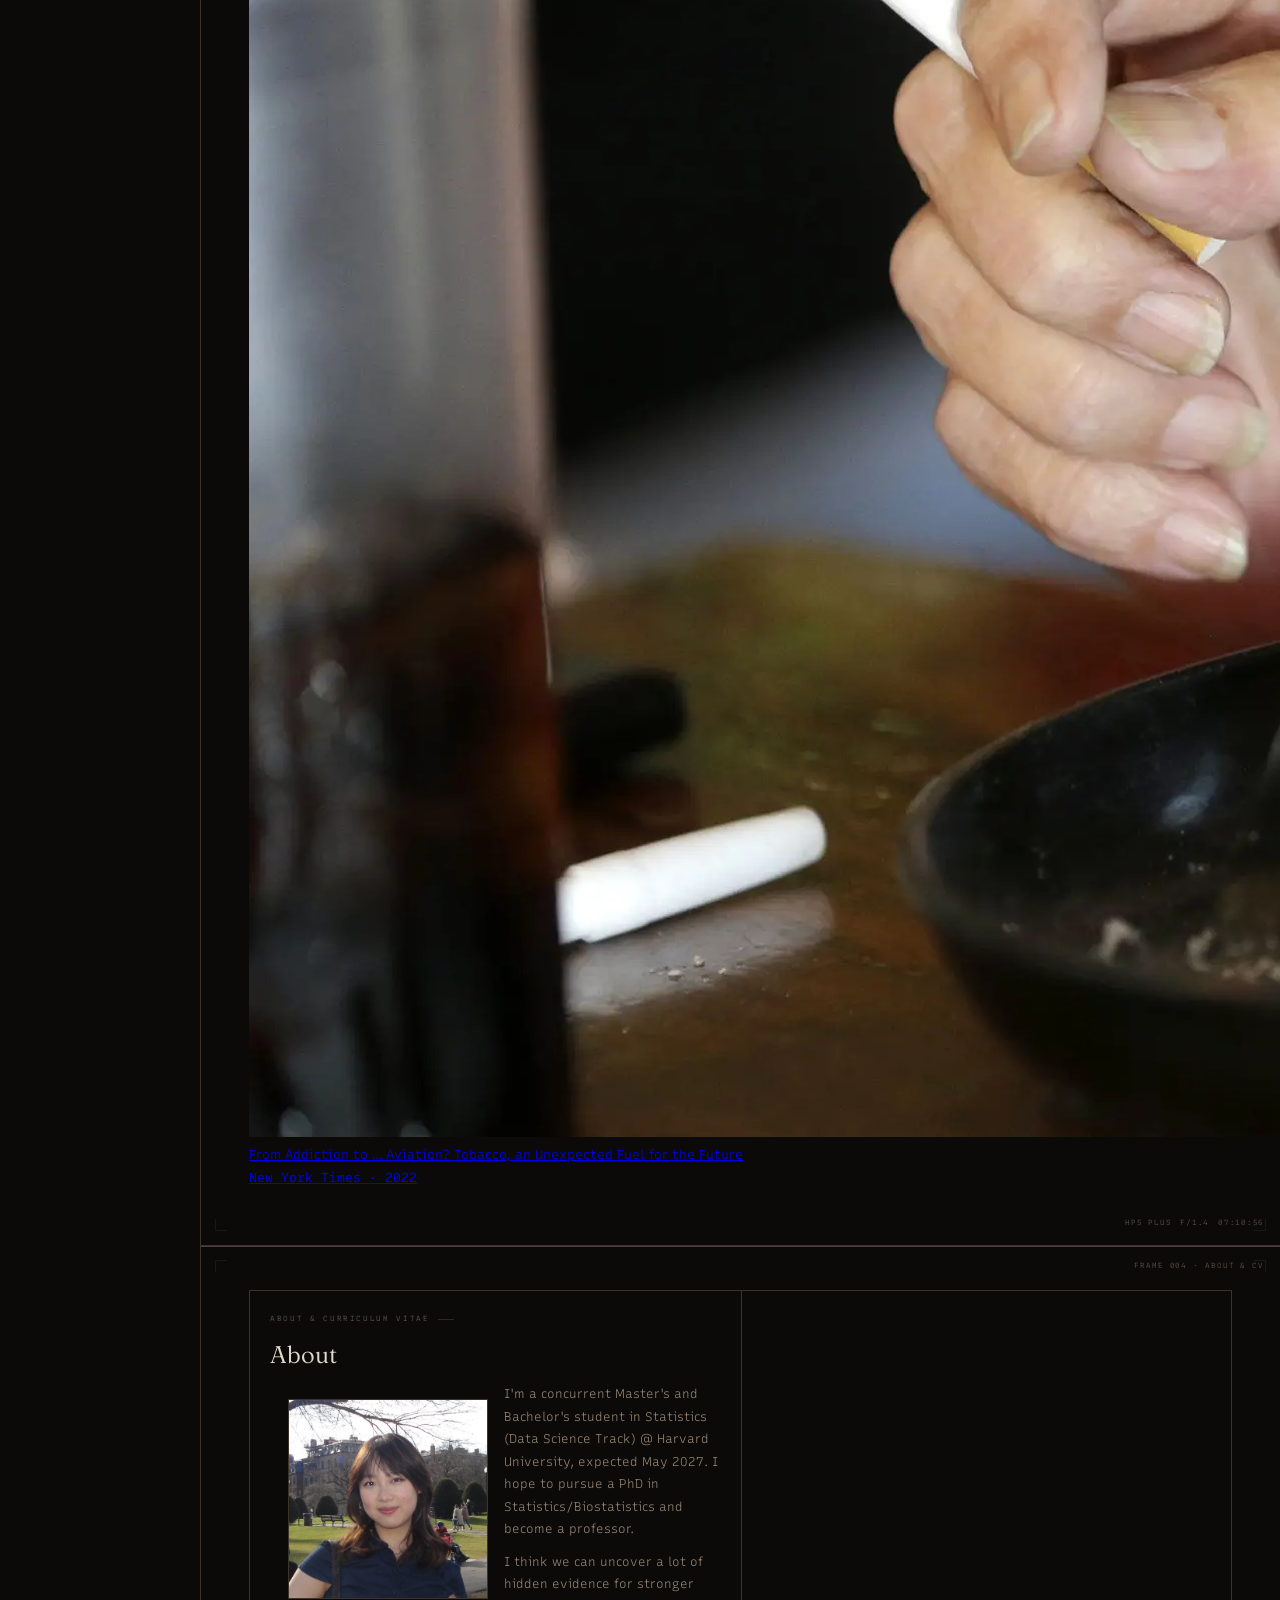
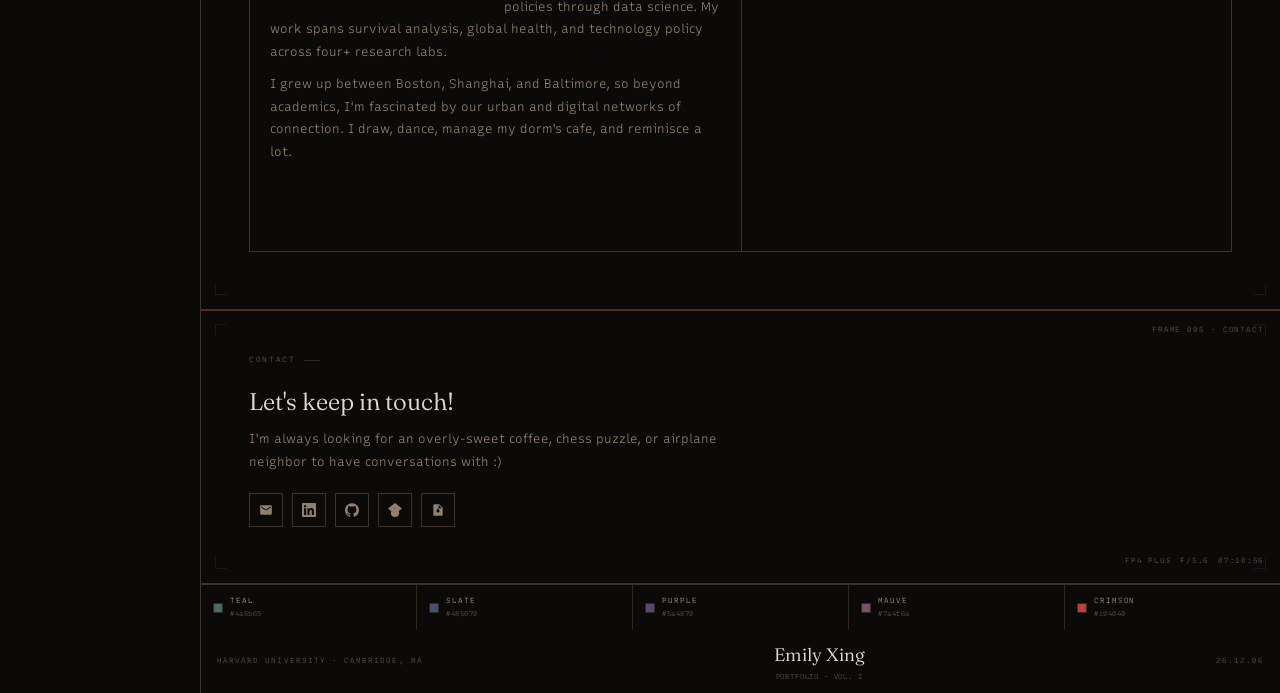
==== commit 68742b0c: "Update index.html" ====
--- a/index.html
+++ b/index.html
@@ -222,64 +222,70 @@
   </div><!-- /.grid -->
   <div class="exif mono"><span>Tri-X 400</span><span>f/2.8</span><span class="et">——</span></div>
 </div><!-- /.frame -->
-  <!-- 03 · SCRAPBOOK — inline masonry board -->
-  <div class="frame" id="s3">
-    <div class="c-br"></div><div class="c-bl"></div>
-    <div class="fstripe ft"></div>
-    <div class="fid mono">Frame 003 · Scrapbook</div>
-
-    <div class="grid g2 gb" style="margin-top:0;">
-
-      <!-- LEFT: label -->
-      <div class="ci" style="display:flex; flex-direction:column; justify-content:space-between;">
-        <div>
-          <div class="slbl mono" style="margin-bottom:14px;">Scrapbook</div>
-          <h2>Things I'm <em>growing</em></h2>
-          <p style="max-width:320px; margin-top:10px;">
-            Art, fragments, ideas not yet finished — too important to leave out.
-          </p>
-        </div>
-        <div class="exif mono" style="position:relative; bottom:auto; right:auto; margin-top:32px;">
-          <span>HP5 Plus</span><span>f/1.4</span><span class="et">——</span>
-        </div>
-      </div>
-
-      <!-- RIGHT: scrolling masonry board -->
-      <div class="ci" style="padding:0; overflow:hidden;">
-        <div class="pin-board">
-          <div class="pin-col">
-            <div class="pin-card">
-              <img src="images/flower_research.PNG" alt="Research">
-              <div class="pin-lbl mono">research</div>
-            </div>
-            <div class="pin-card">
-              <img src="images/sidebar_art.PNG" alt="Art">
-              <div class="pin-lbl mono">illustration</div>
-            </div>
-            <div class="pin-card">
-              <img src="images/flower_writing.PNG" alt="Writing">
-              <div class="pin-lbl mono">writing</div>
-            </div>
-          </div>
-          <div class="pin-col" style="margin-top:28px;">
-            <div class="pin-card">
-              <img src="images/flower_scrapbook.PNG" alt="Scrapbook">
-              <div class="pin-lbl mono">scrapbook</div>
-            </div>
-            <div class="pin-card">
-              <img src="images/flower_research.PNG" alt="Research">
-              <div class="pin-lbl mono">ongoing</div>
-            </div>
-            <div class="pin-card">
-              <img src="images/sidebar_art.PNG" alt="Art">
-              <div class="pin-lbl mono">2024–25</div>
-            </div>
-          </div>
-        </div>
-      </div>
-
-    </div>
-  </div>
+ <!-- 03 · SCRAPBOOK -->
+<div class="frame" id="s3">
+  <div class="c-br"></div><div class="c-bl"></div>
+  <div class="fstripe ft"></div>
+  <div class="fid mono">Frame 003 · Scrapbook</div>
+  <div class="slbl mono">Scrapbook</div>
+  <h2>Things I'm <em>growing</em></h2>
+  <p style="max-width:480px; margin-bottom:28px;">Art, fragments, ideas not yet finished — too important to leave out.</p>
+
+  <!-- blog coming soon card -->
+  <div style="border:var(--bds); background:var(--bg2); padding:18px 22px; max-width:420px; margin-bottom:28px; position:relative; overflow:hidden;">
+    <div style="position:absolute; top:0; left:0; right:0; height:1px; background:var(--teal); opacity:0.3;"></div>
+    <div class="slbl mono" style="margin-bottom:6px;">Blog · coming soon</div>
+    <p style="font-family:'Fraunces',serif; font-style:italic; font-weight:300; font-size:14px; color:var(--teal2); opacity:0.8; margin:0;">currently blog-building!</p>
+    <p style="font-size:11.5px; color:var(--mid); margin-top:4px;">come back soon for ramblings</p>
+  </div>
+
+  <!-- writing grid -->
+  <div style="display:flex; flex-direction:column; gap:20px; max-width:700px;">
+
+    <a href="https://www.huusl.org/bulletin/sketches-of-a-re-imagined-mass-and-cass" target="_blank" class="writing-row">
+      <div class="writing-img"><img src="writing/write_HUUSL.jpg" alt="Mass and Cass"></div>
+      <div class="writing-info">
+        <div class="writing-ttl">Sketches of a Re-Imagined Mass. and Cass</div>
+        <div class="writing-pub mono">Harvard Undergraduate Urban Sustainability Lab · 2025</div>
+      </div>
+    </a>
+
+    <a href="https://www.thecrimson.com/article/2024/2/13/clarity-24kgoldn-music-review/" target="_blank" class="writing-row">
+      <div class="writing-img"><img src="writing/write_Crimson.jpg" alt="24kGoldn review"></div>
+      <div class="writing-info">
+        <div class="writing-ttl">'Clarity' Single Review: Notes on Introspection and Living From 24kGoldn</div>
+        <div class="writing-pub mono">Harvard Crimson Arts Magazine · 2024</div>
+      </div>
+    </a>
+
+    <a href="https://mdme.ai/blog/2024/09/18/marias-story" target="_blank" class="writing-row">
+      <div class="writing-img"><img src="writing/write_MDandMe.jpg" alt="Maria's Story"></div>
+      <div class="writing-info">
+        <div class="writing-ttl">Maria's Story: In a household where doctor visits are unaffordable luxuries, AI steps up</div>
+        <div class="writing-pub mono">MDandMe · 2024</div>
+      </div>
+    </a>
+
+    <a href="https://bowseat.org/news/climate-change-and-effective-altruism-a-cause-worth-fighting-for/" target="_blank" class="writing-row">
+      <div class="writing-img"><img src="writing/write_BowSeat.jpg" alt="Climate Change and Effective Altruism"></div>
+      <div class="writing-info">
+        <div class="writing-ttl">Climate Change and Effective Altruism: A Cause Worth Fighting For</div>
+        <div class="writing-pub mono">Bow Seat Ocean Awareness Programs · 2023</div>
+      </div>
+    </a>
+
+    <a href="https://www.nytimes.com/2022/05/11/learning/from-addiction-to-aviation-tobacco-an-unexpected-fuel-for-the-future.html" target="_blank" class="writing-row">
+      <div class="writing-img"><img src="writing/write_NewYorkTimes.jpg" alt="NYT article"></div>
+      <div class="writing-info">
+        <div class="writing-ttl">From Addiction to … Aviation? Tobacco, an Unexpected Fuel for the Future</div>
+        <div class="writing-pub mono">New York Times · 2022</div>
+      </div>
+    </a>
+
+  </div>
+
+  <div class="exif mono"><span>HP5 Plus</span><span>f/1.4</span><span class="et">——</span></div>
+</div>
 
   <!-- 04 · ABOUT & CV -->
   <div class="frame" id="s4">
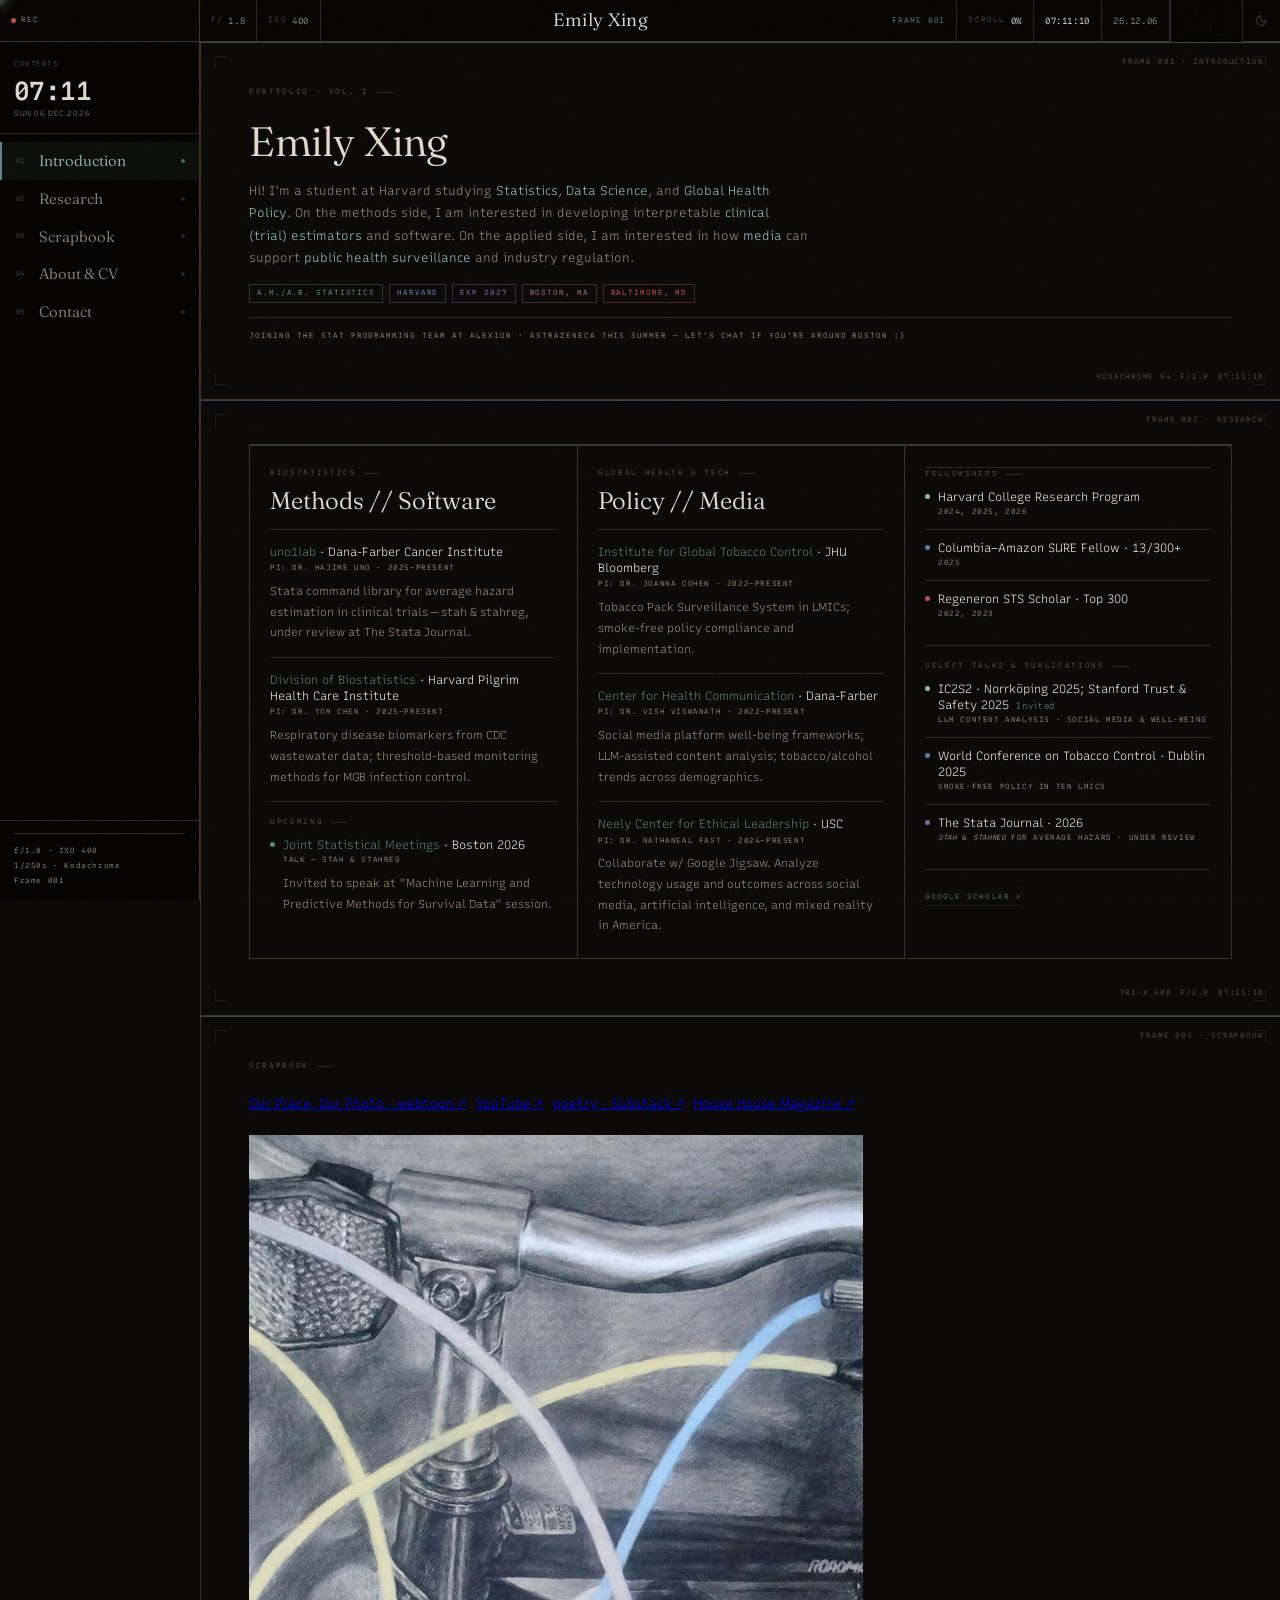
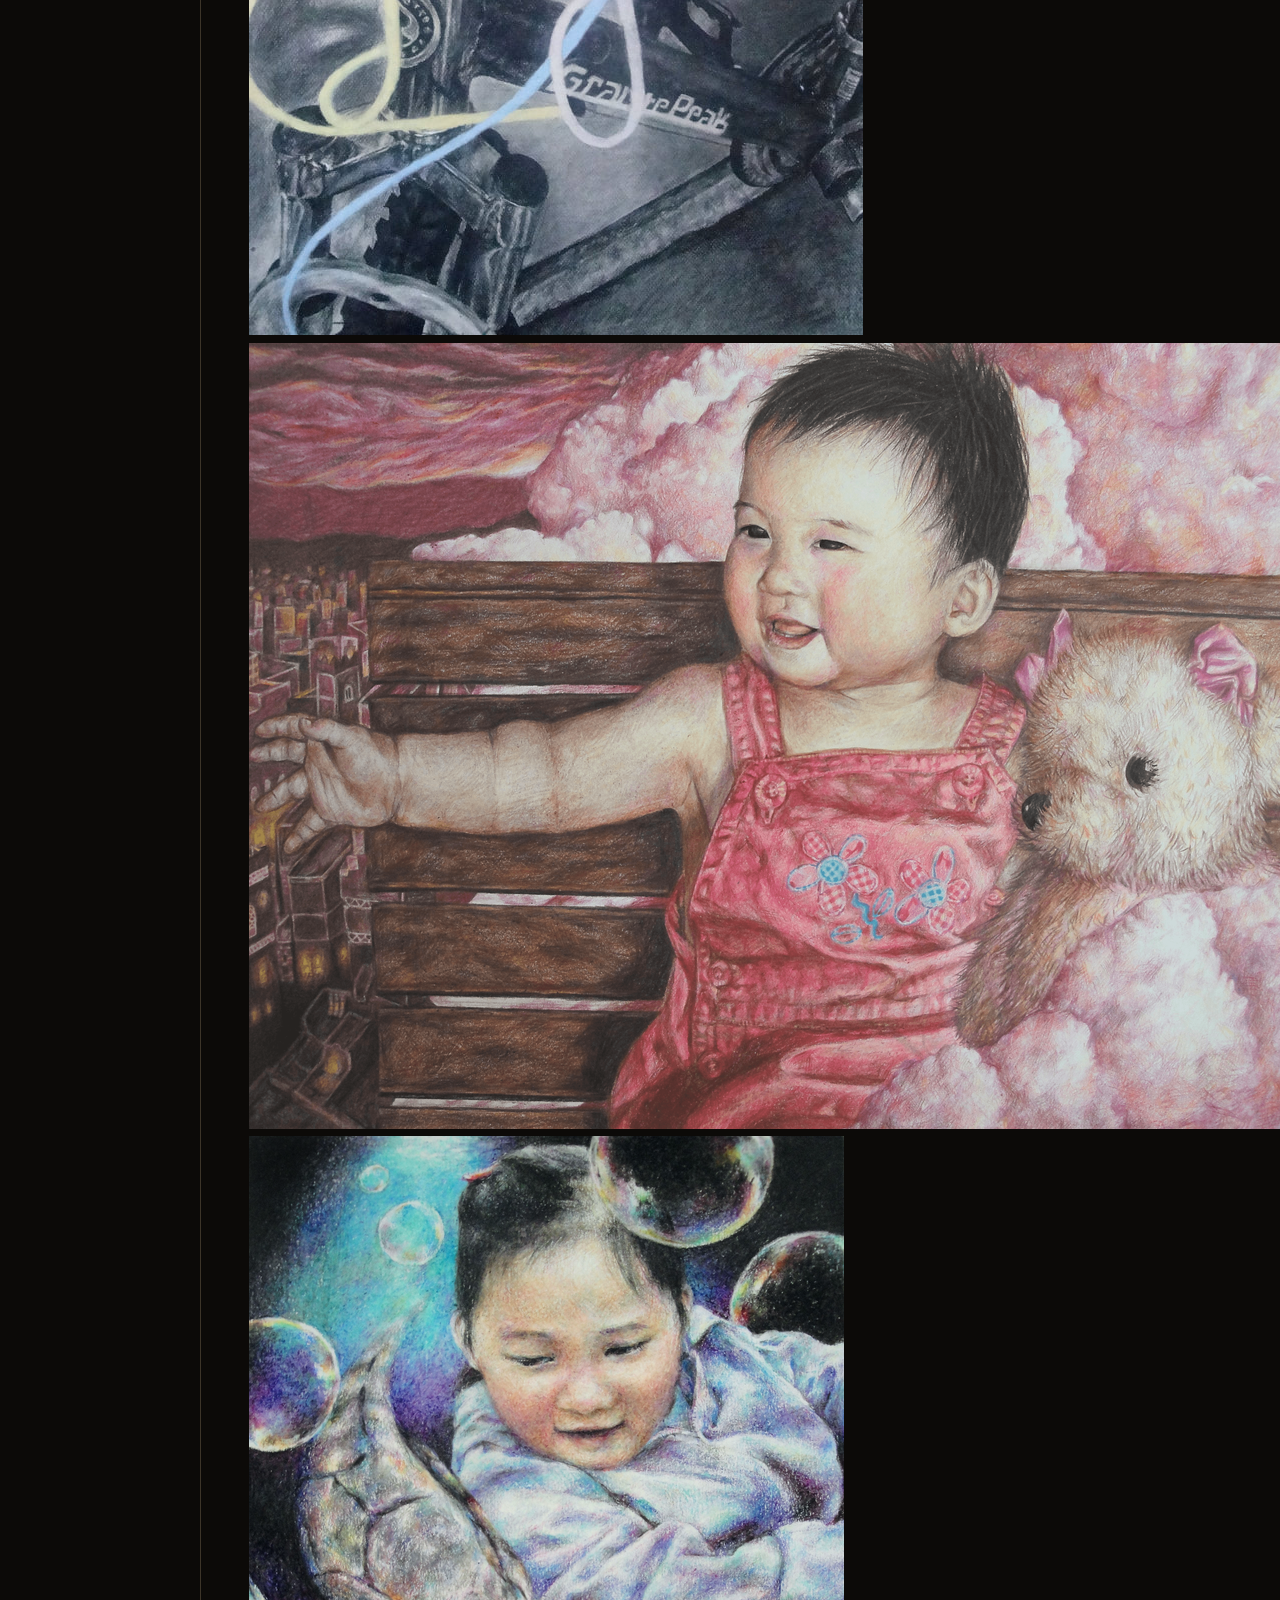
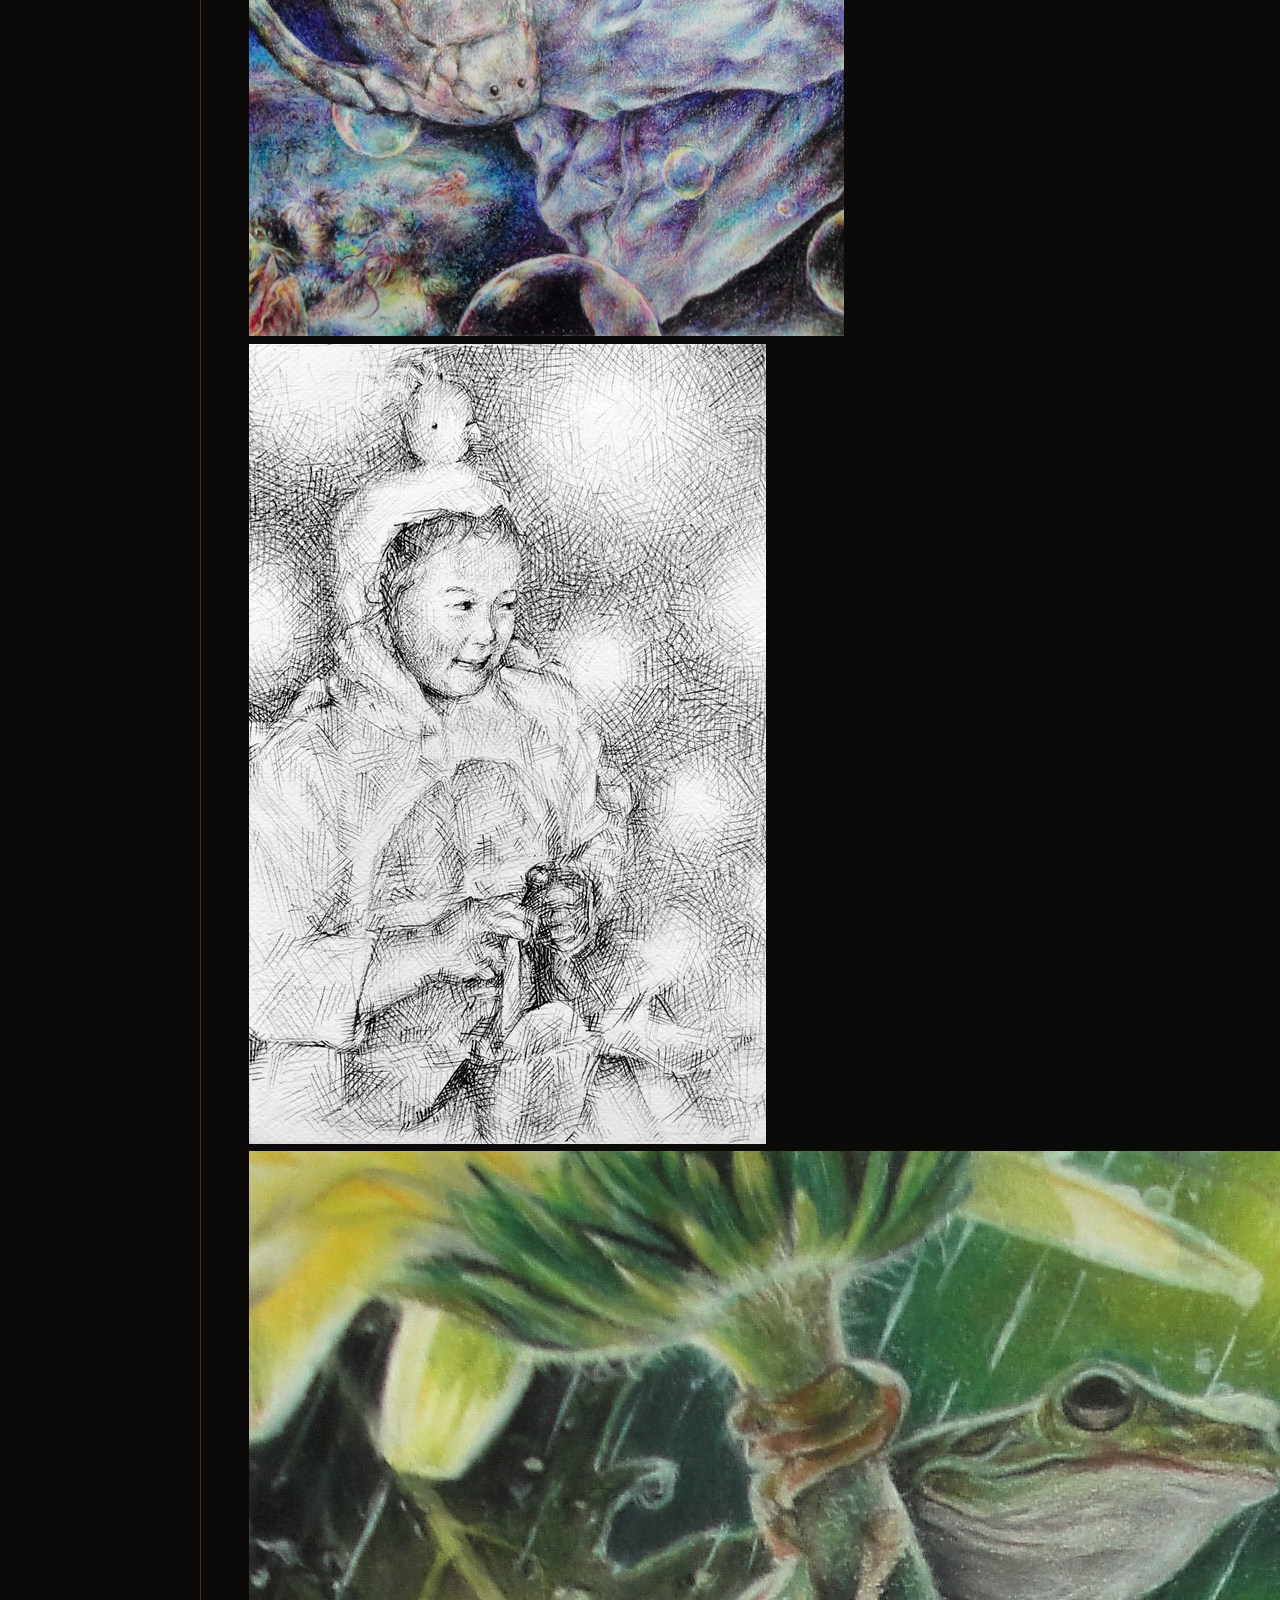
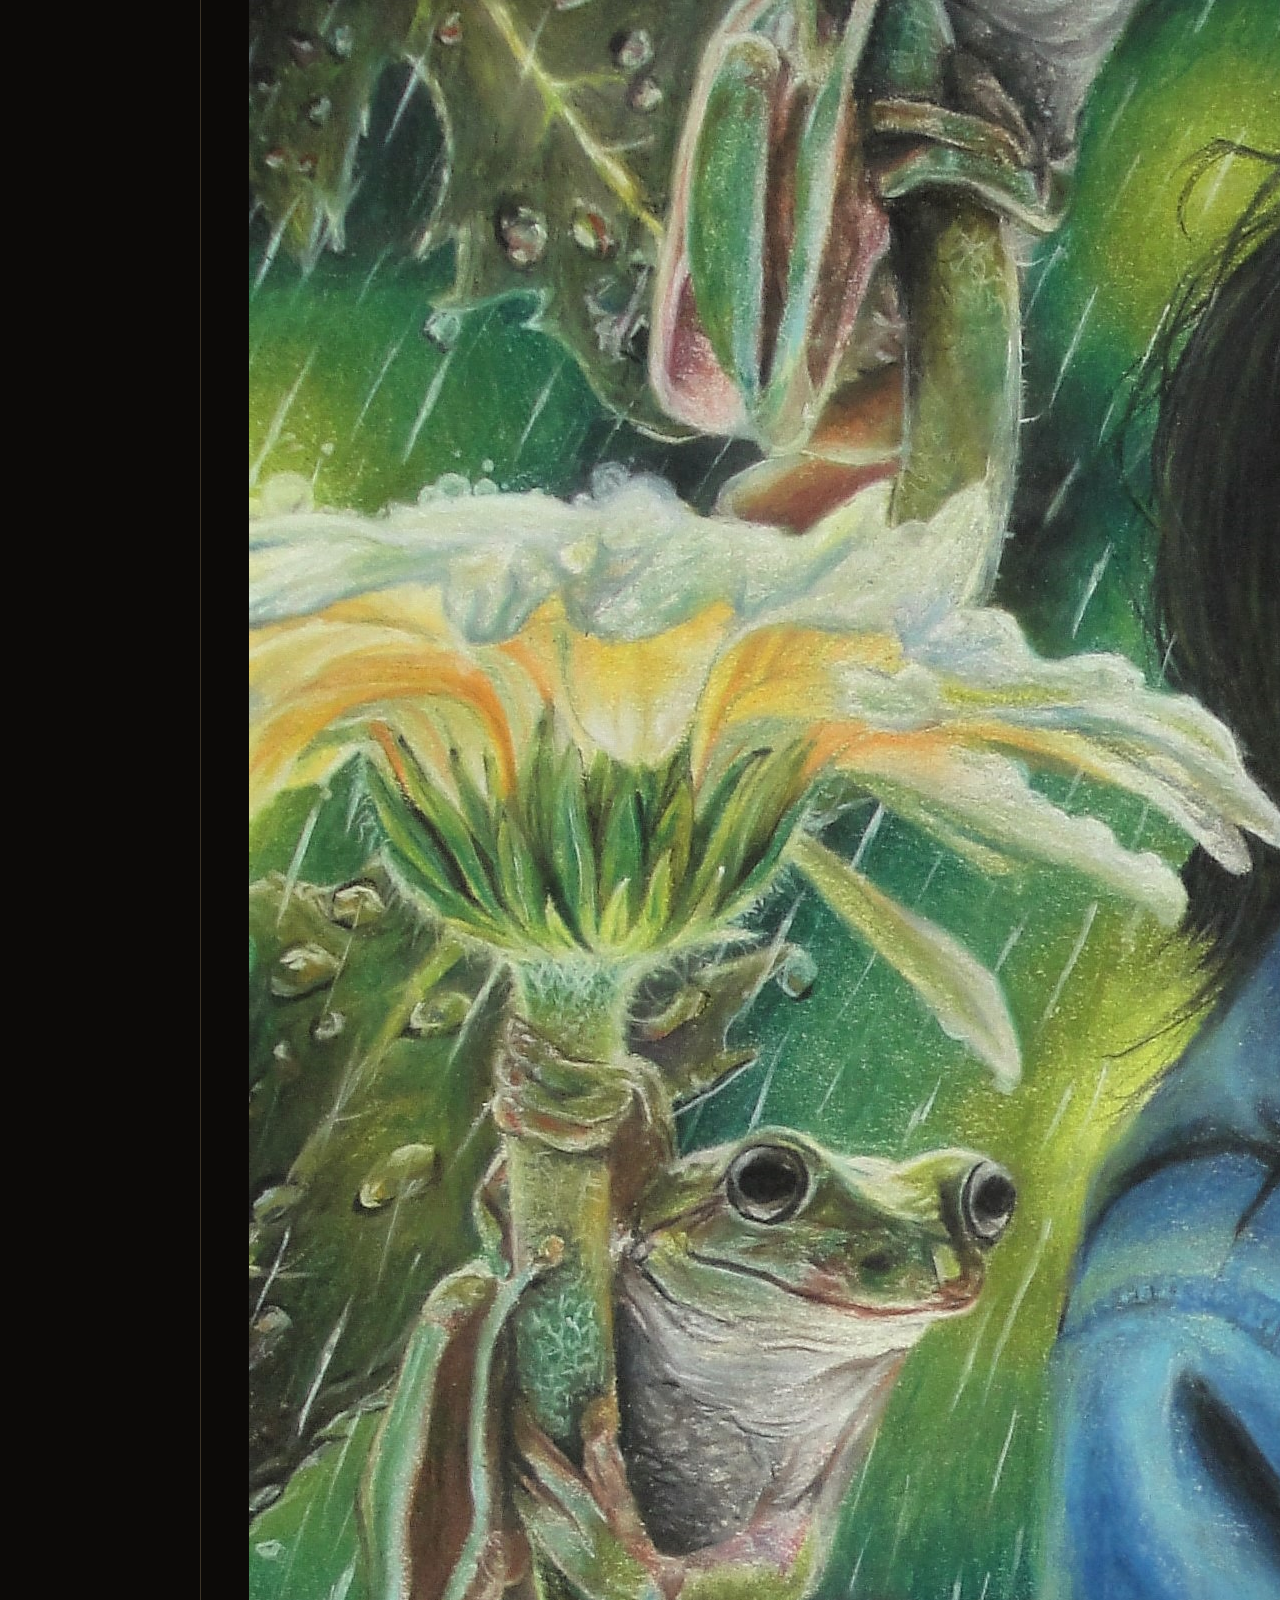
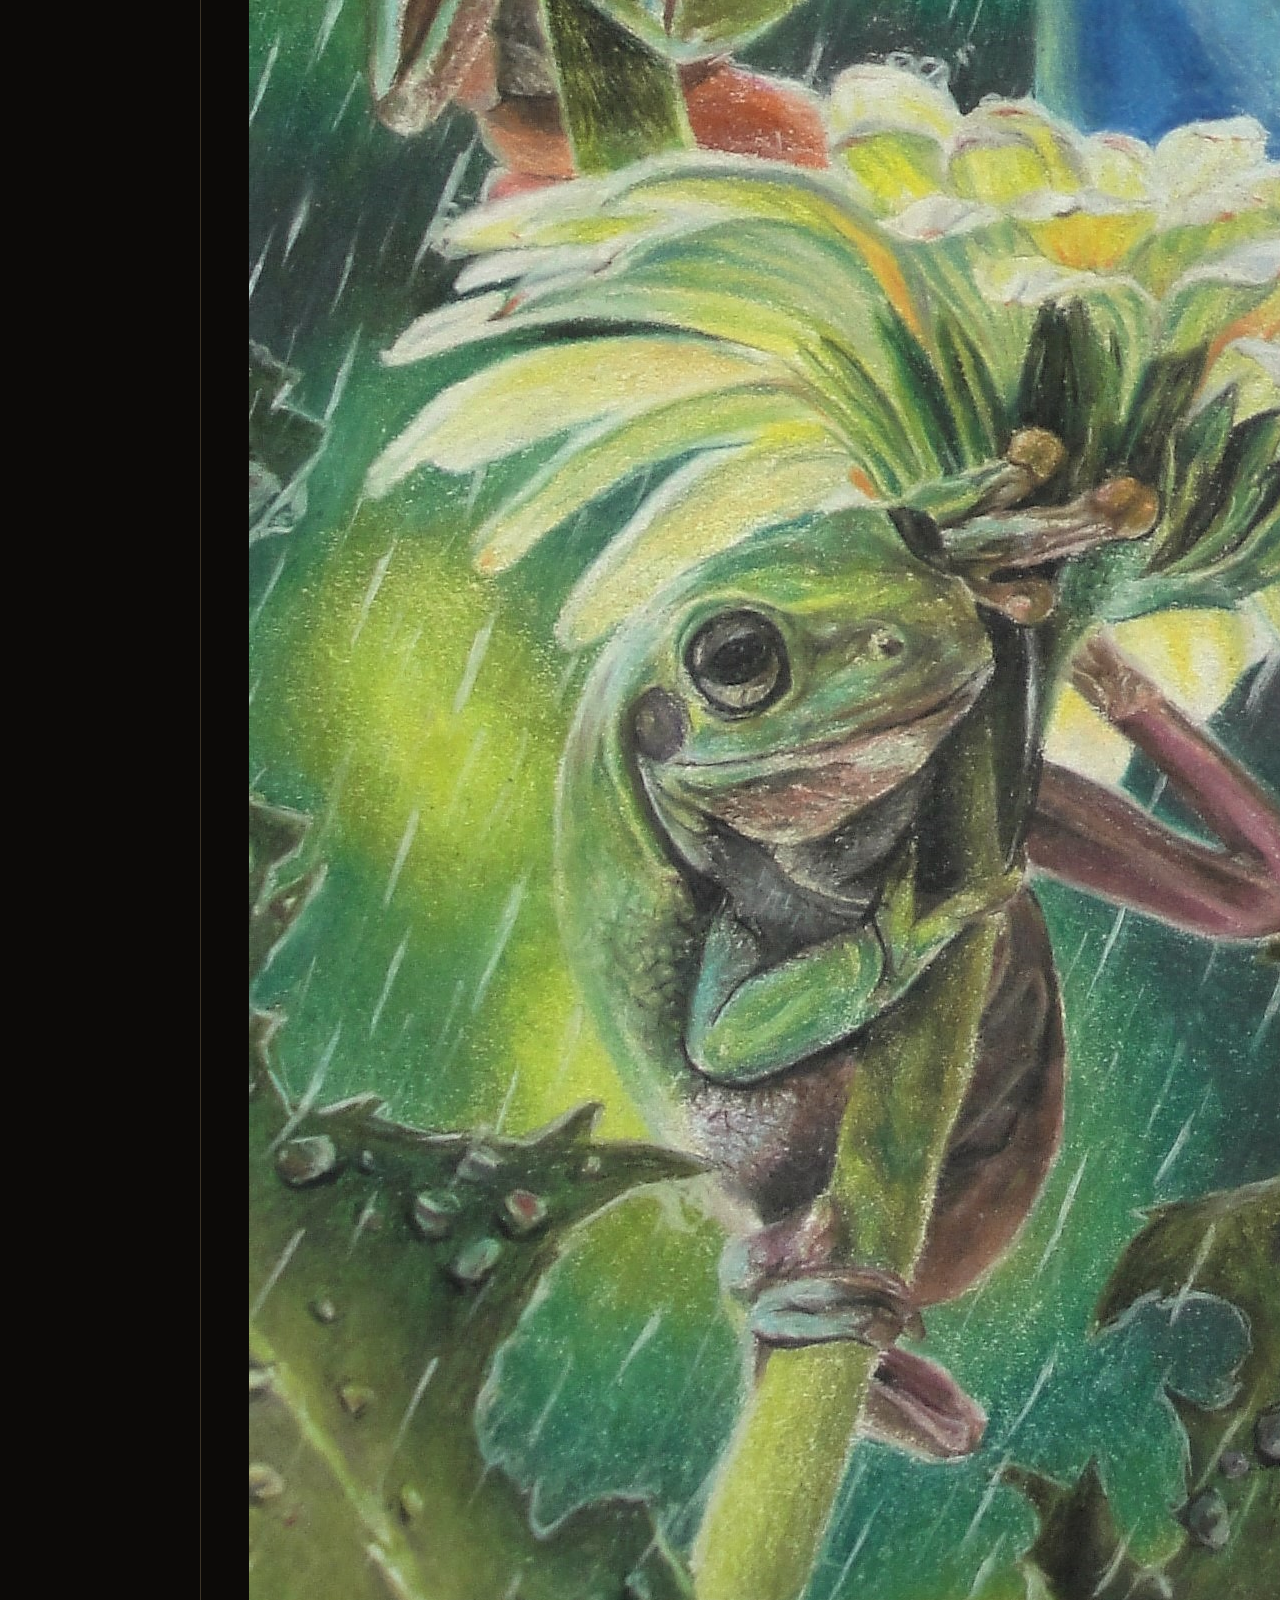
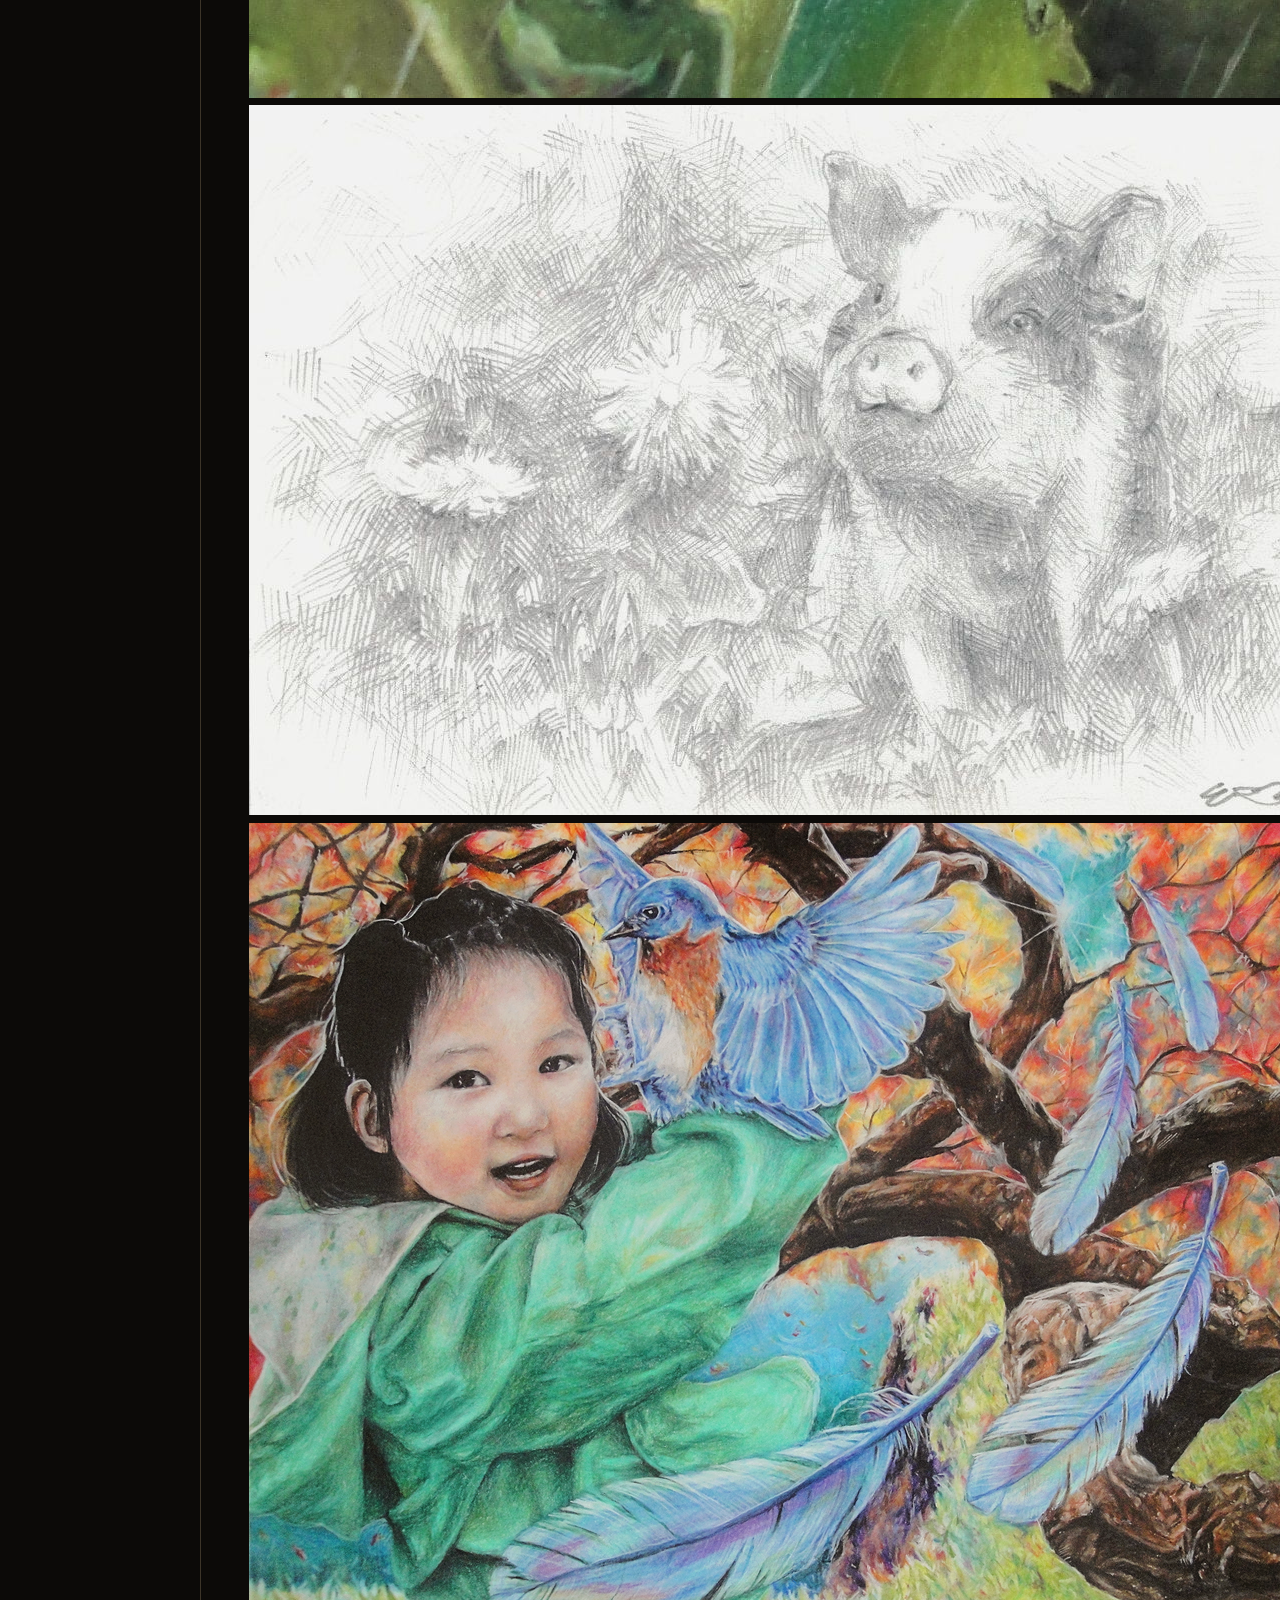
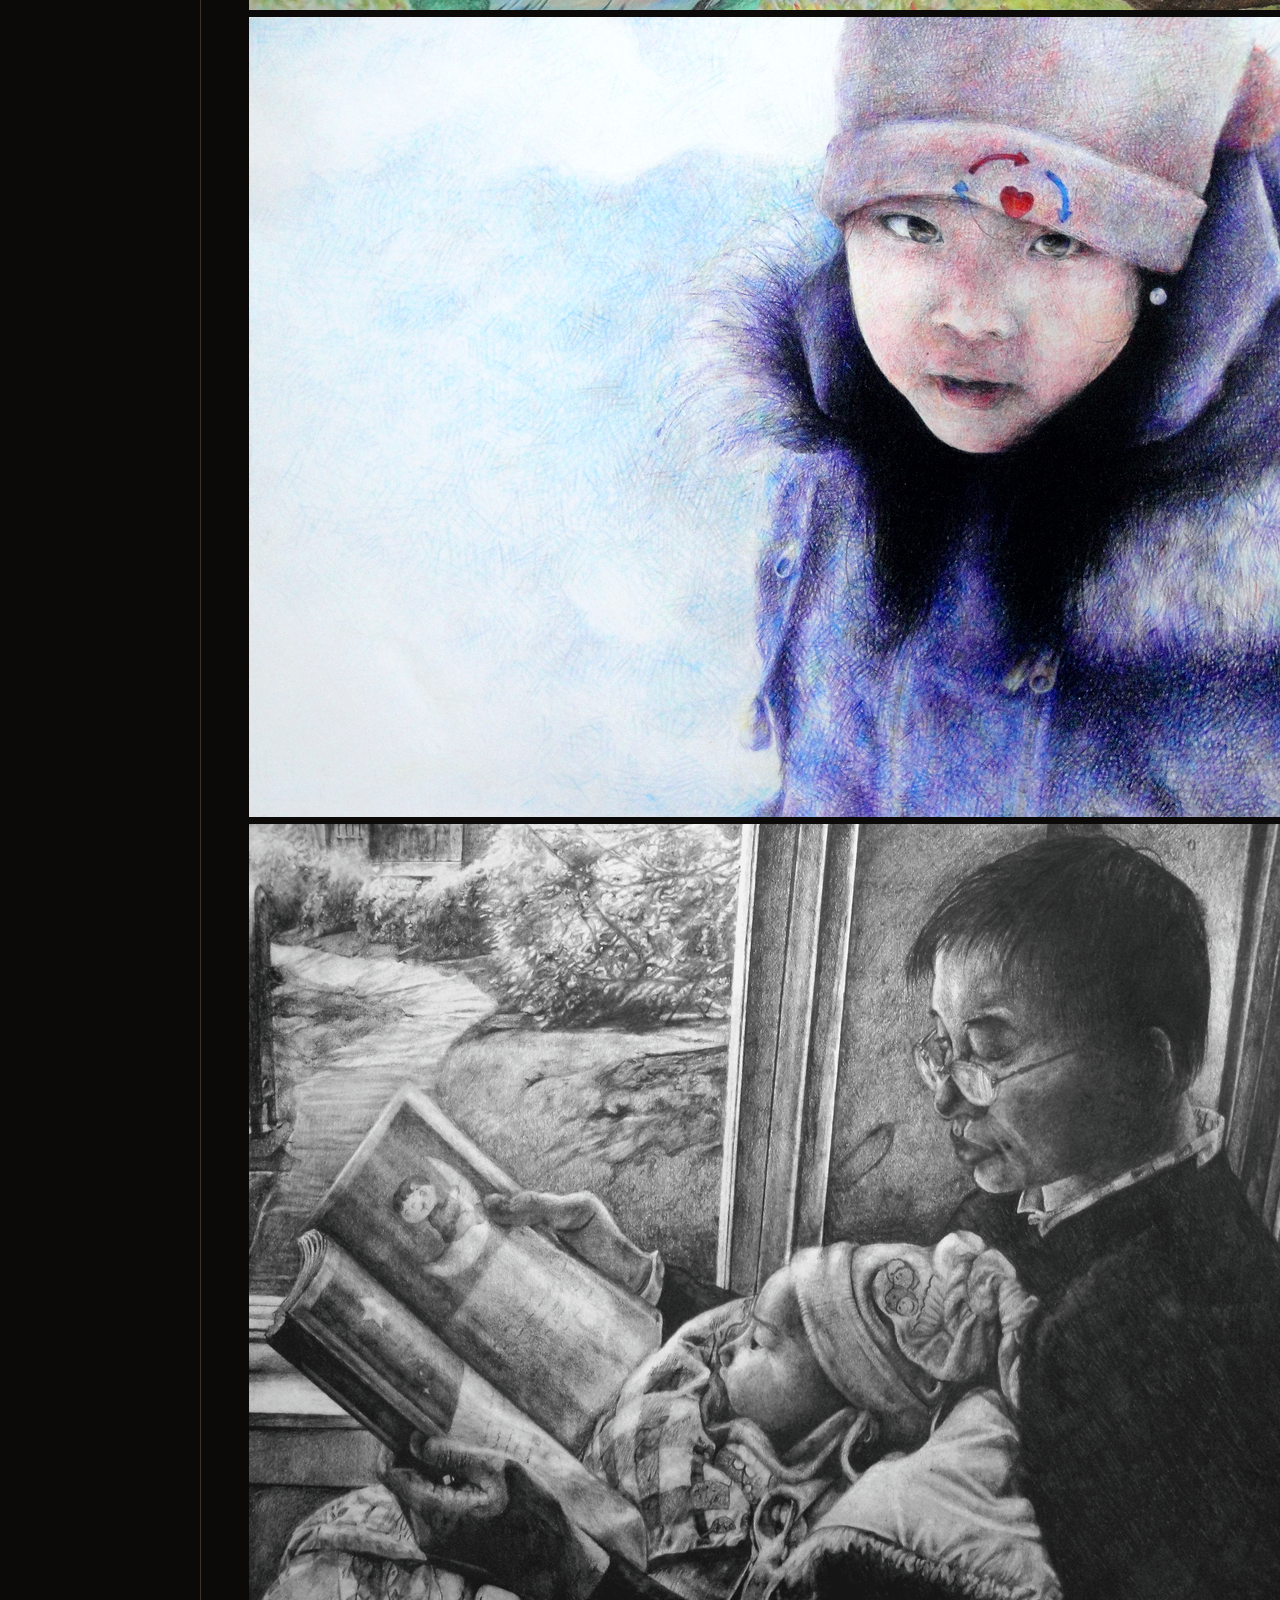
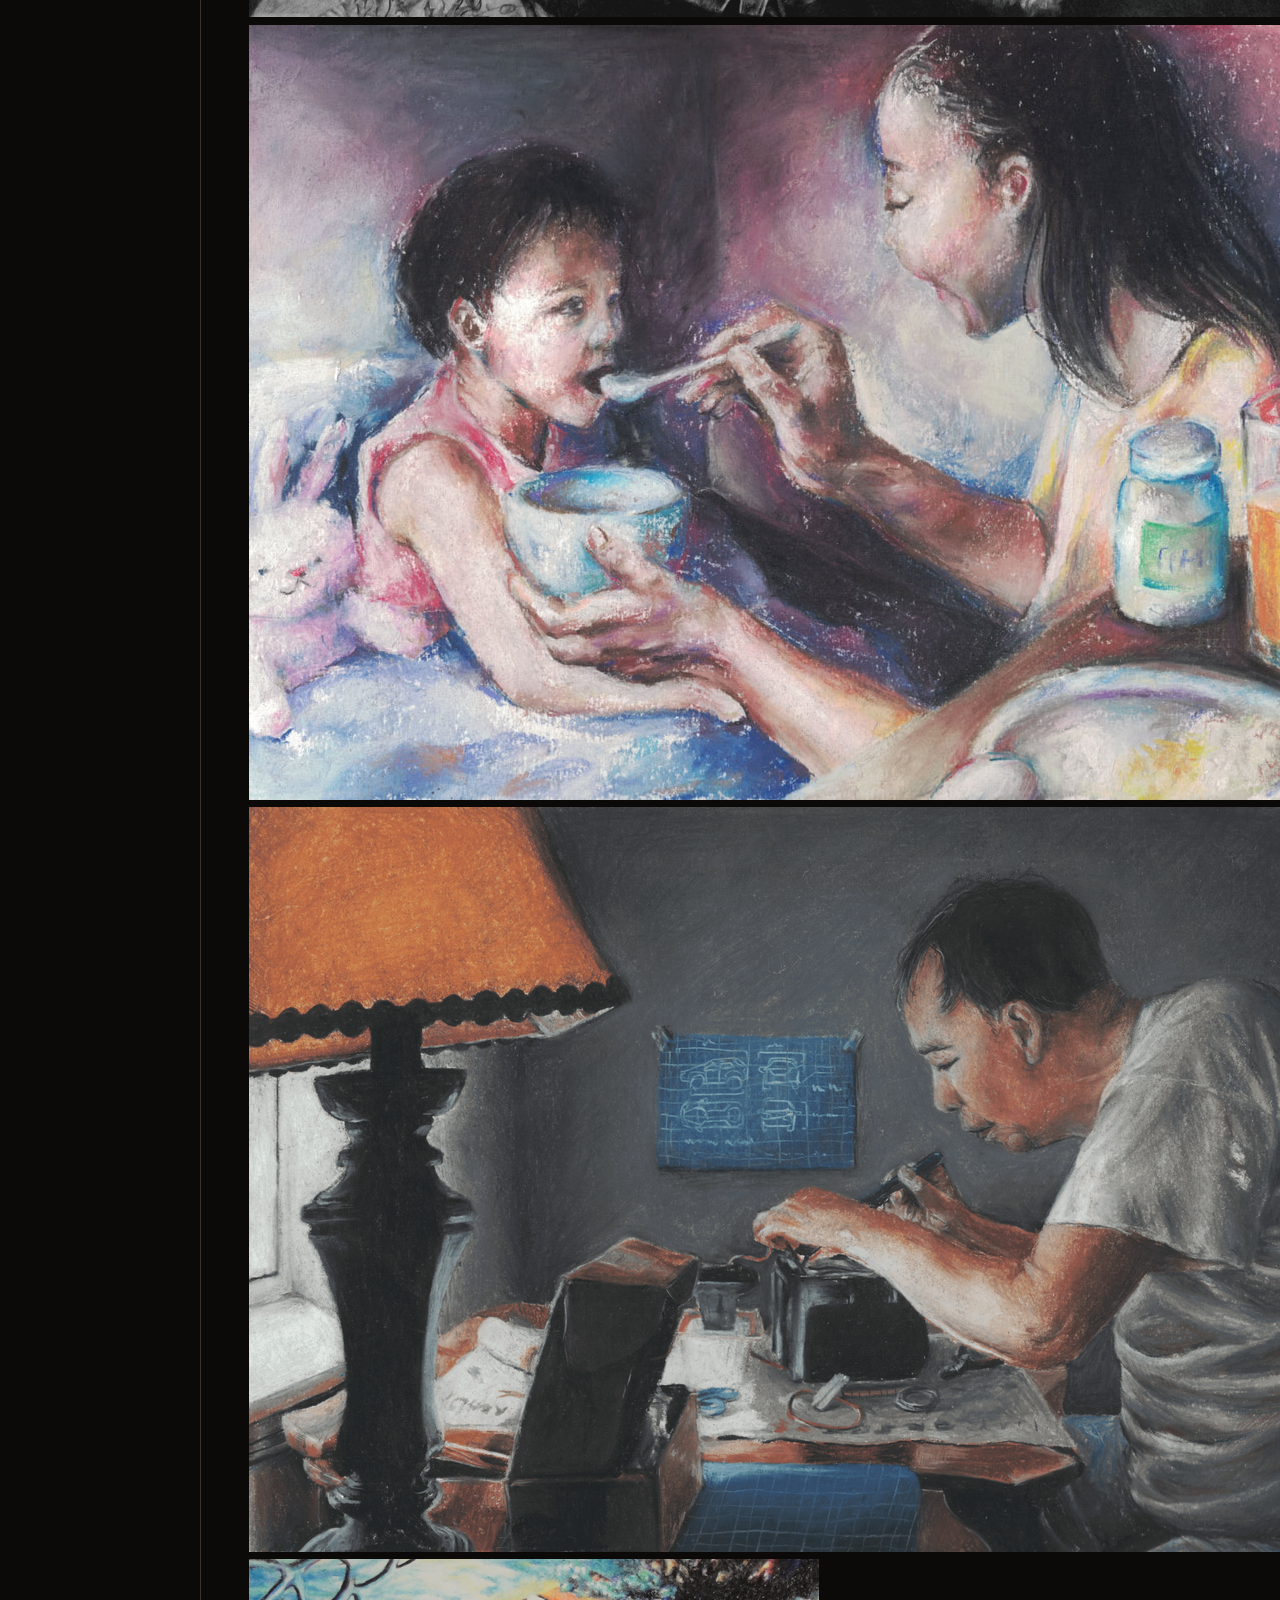
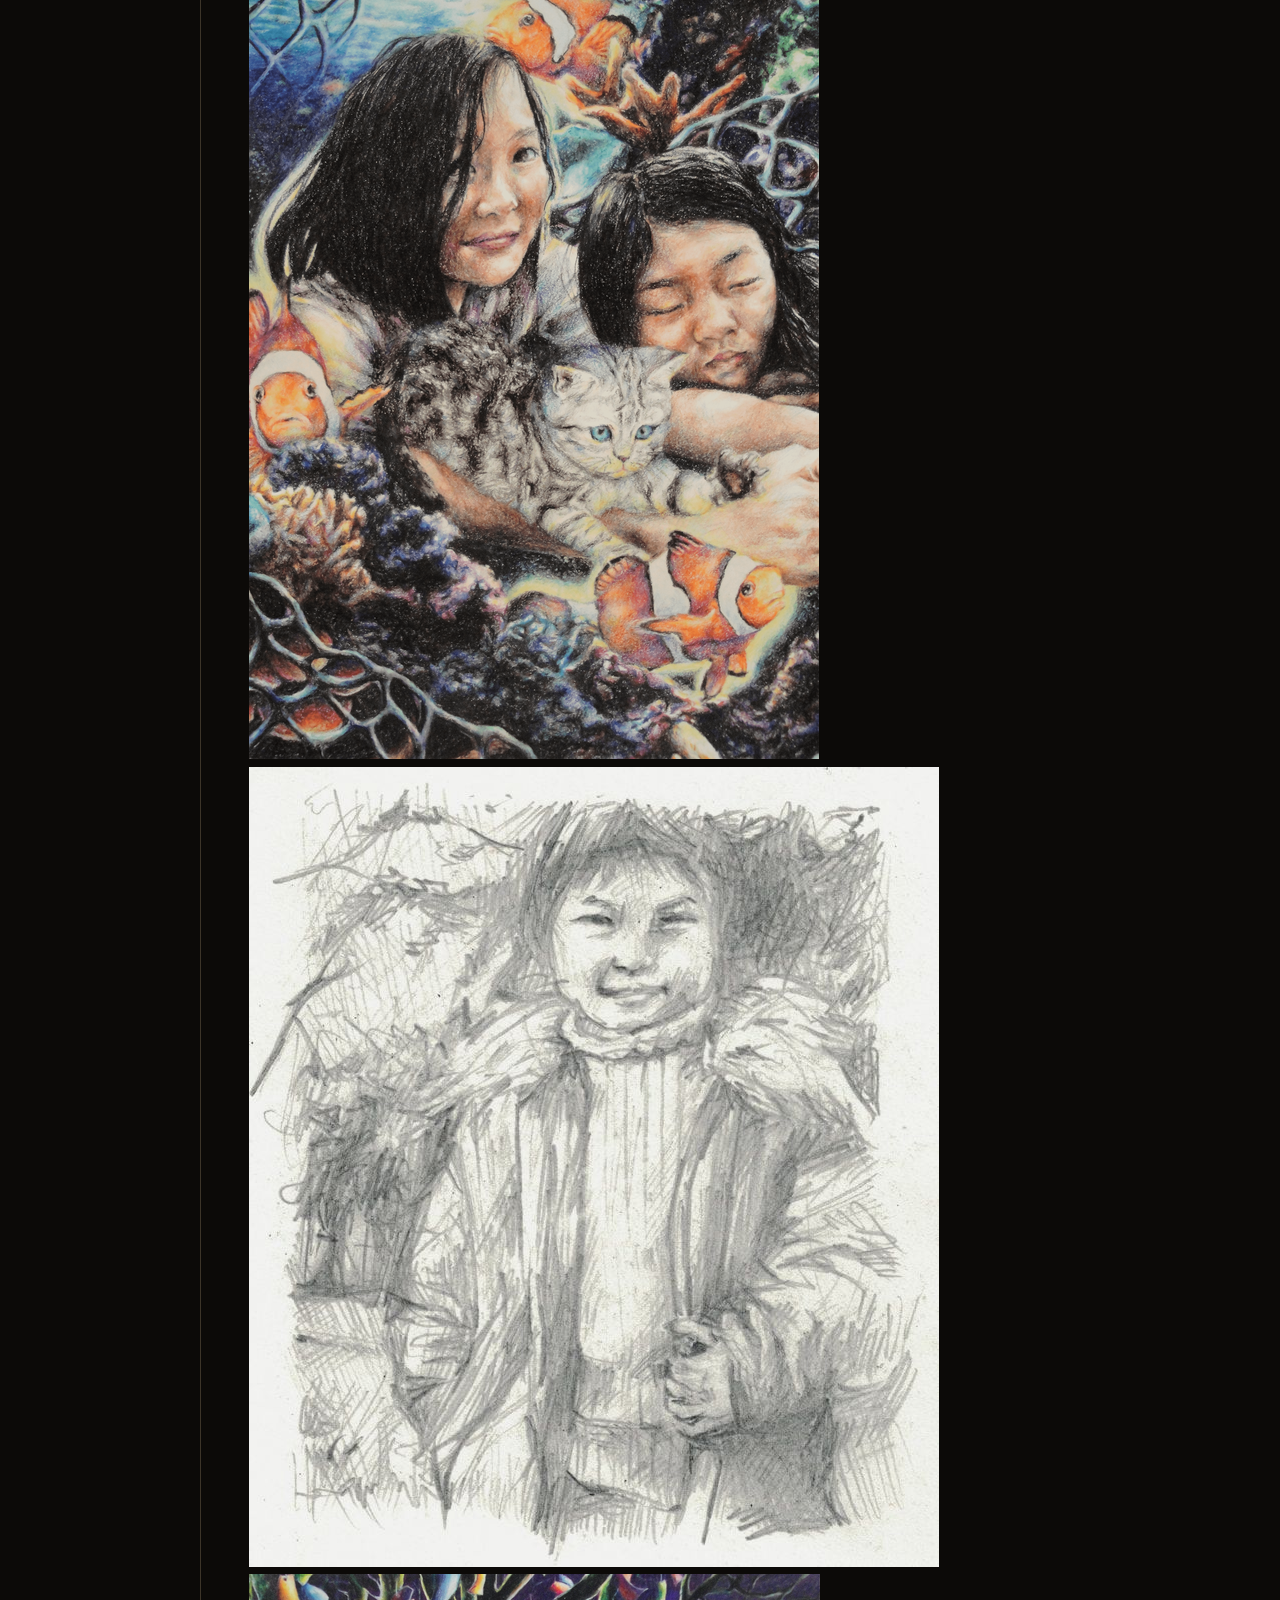
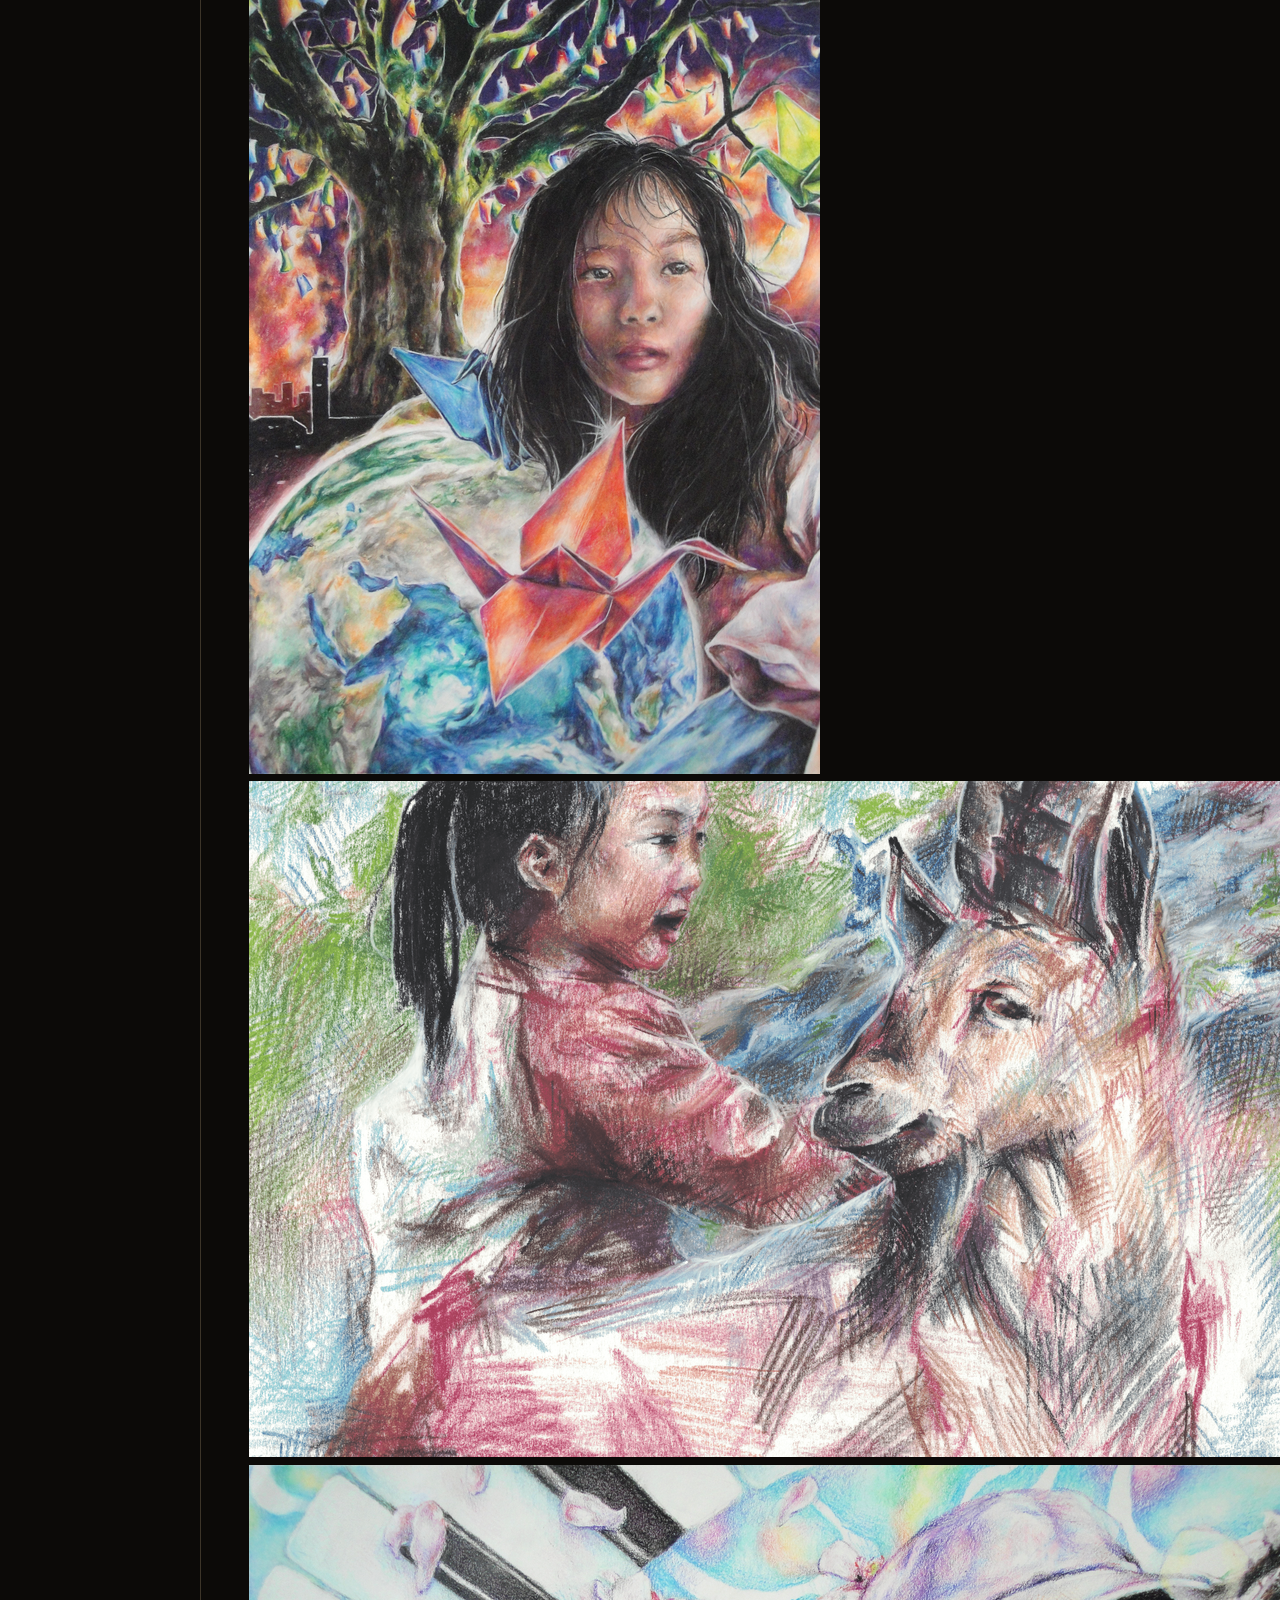
==== commit 5b325f2b: "Revamp scrapbook section with projects and modal Updated the scrapbook section to include project li" ====
--- a/index.html
+++ b/index.html
@@ -222,71 +222,52 @@
   </div><!-- /.grid -->
   <div class="exif mono"><span>Tri-X 400</span><span>f/2.8</span><span class="et">——</span></div>
 </div><!-- /.frame -->
- <!-- 03 · SCRAPBOOK -->
+<!-- 03 · SCRAPBOOK -->
 <div class="frame" id="s3">
   <div class="c-br"></div><div class="c-bl"></div>
   <div class="fstripe ft"></div>
   <div class="fid mono">Frame 003 · Scrapbook</div>
   <div class="slbl mono">Scrapbook</div>
-  <h2>Things I'm <em>growing</em></h2>
-  <p style="max-width:480px; margin-bottom:28px;">Art, fragments, ideas not yet finished — too important to leave out.</p>
-
-  <!-- blog coming soon card -->
-  <div style="border:var(--bds); background:var(--bg2); padding:18px 22px; max-width:420px; margin-bottom:28px; position:relative; overflow:hidden;">
-    <div style="position:absolute; top:0; left:0; right:0; height:1px; background:var(--teal); opacity:0.3;"></div>
-    <div class="slbl mono" style="margin-bottom:6px;">Blog · coming soon</div>
-    <p style="font-family:'Fraunces',serif; font-style:italic; font-weight:300; font-size:14px; color:var(--teal2); opacity:0.8; margin:0;">currently blog-building!</p>
-    <p style="font-size:11.5px; color:var(--mid); margin-top:4px;">come back soon for ramblings</p>
-  </div>
-
-  <!-- writing grid -->
-  <div style="display:flex; flex-direction:column; gap:20px; max-width:700px;">
-
-    <a href="https://www.huusl.org/bulletin/sketches-of-a-re-imagined-mass-and-cass" target="_blank" class="writing-row">
-      <div class="writing-img"><img src="writing/write_HUUSL.jpg" alt="Mass and Cass"></div>
-      <div class="writing-info">
-        <div class="writing-ttl">Sketches of a Re-Imagined Mass. and Cass</div>
-        <div class="writing-pub mono">Harvard Undergraduate Urban Sustainability Lab · 2025</div>
-      </div>
-    </a>
-
-    <a href="https://www.thecrimson.com/article/2024/2/13/clarity-24kgoldn-music-review/" target="_blank" class="writing-row">
-      <div class="writing-img"><img src="writing/write_Crimson.jpg" alt="24kGoldn review"></div>
-      <div class="writing-info">
-        <div class="writing-ttl">'Clarity' Single Review: Notes on Introspection and Living From 24kGoldn</div>
-        <div class="writing-pub mono">Harvard Crimson Arts Magazine · 2024</div>
-      </div>
-    </a>
-
-    <a href="https://mdme.ai/blog/2024/09/18/marias-story" target="_blank" class="writing-row">
-      <div class="writing-img"><img src="writing/write_MDandMe.jpg" alt="Maria's Story"></div>
-      <div class="writing-info">
-        <div class="writing-ttl">Maria's Story: In a household where doctor visits are unaffordable luxuries, AI steps up</div>
-        <div class="writing-pub mono">MDandMe · 2024</div>
-      </div>
-    </a>
-
-    <a href="https://bowseat.org/news/climate-change-and-effective-altruism-a-cause-worth-fighting-for/" target="_blank" class="writing-row">
-      <div class="writing-img"><img src="writing/write_BowSeat.jpg" alt="Climate Change and Effective Altruism"></div>
-      <div class="writing-info">
-        <div class="writing-ttl">Climate Change and Effective Altruism: A Cause Worth Fighting For</div>
-        <div class="writing-pub mono">Bow Seat Ocean Awareness Programs · 2023</div>
-      </div>
-    </a>
-
-    <a href="https://www.nytimes.com/2022/05/11/learning/from-addiction-to-aviation-tobacco-an-unexpected-fuel-for-the-future.html" target="_blank" class="writing-row">
-      <div class="writing-img"><img src="writing/write_NewYorkTimes.jpg" alt="NYT article"></div>
-      <div class="writing-info">
-        <div class="writing-ttl">From Addiction to … Aviation? Tobacco, an Unexpected Fuel for the Future</div>
-        <div class="writing-pub mono">New York Times · 2022</div>
-      </div>
-    </a>
-
+
+  <!-- projects row -->
+  <div style="display:flex; gap:10px; flex-wrap:wrap; margin-bottom:20px;">
+    <a href="https://www.webtoons.com/en/canvas/our-place-our-photo/list?title_no=1017911" target="_blank" class="scrap-tag">Our Place, Our Photo · webtoon ↗</a>
+    <a href="https://www.youtube.com/@spark_emx" target="_blank" class="scrap-tag">YouTube ↗</a>
+    <a href="https://substack.com/@emxing" target="_blank" class="scrap-tag">poetry · Substack ↗</a>
+    <a href="http://www.househousemagazine.com/" target="_blank" class="scrap-tag">House House Magazine ↗</a>
+  </div>
+
+  <!-- masonry grid -->
+  <div class="masonry">
+    <div class="m-item" onclick="openScrapModal('art/Cables, Casettes.jpg')"><img src="art/Cables, Casettes.jpg" alt="Cables, Casettes" loading="lazy"></div>
+    <div class="m-item" onclick="openScrapModal('art/Let\'s Explore, Tonight, Together.png')"><img src="art/Let's Explore, Tonight, Together.png" alt="Let's Explore" loading="lazy"></div>
+    <div class="m-item" onclick="openScrapModal('art/The Bothriolepis and Me.png')"><img src="art/The Bothriolepis and Me.png" alt="The Bothriolepis and Me" loading="lazy"></div>
+    <div class="m-item" onclick="openScrapModal('art/2012 Halloween.jpg')"><img src="art/2012 Halloween.jpg" alt="2012 Halloween" loading="lazy"></div>
+    <div class="m-item" onclick="openScrapModal('art/2. A Field of Wishes.JPG')"><img src="art/2. A Field of Wishes.JPG" alt="A Field of Wishes" loading="lazy"></div>
+    <div class="m-item" onclick="openScrapModal('art/Blossom.jpg')"><img src="art/Blossom.jpg" alt="Blossom" loading="lazy"></div>
+    <div class="m-item" onclick="openScrapModal('art/Feathers, Fly Freely!.png')"><img src="art/Feathers, Fly Freely!.png" alt="Feathers, Fly Freely!" loading="lazy"></div>
+    <div class="m-item" onclick="openScrapModal('art/Midwinter.png')"><img src="art/Midwinter.png" alt="Midwinter" loading="lazy"></div>
+    <div class="m-item" onclick="openScrapModal('art/Morning Reads.png')"><img src="art/Morning Reads.png" alt="Morning Reads" loading="lazy"></div>
+    <div class="m-item" onclick="openScrapModal('art/Mother.jpg')"><img src="art/Mother.jpg" alt="Mother" loading="lazy"></div>
+    <div class="m-item" onclick="openScrapModal('art/My Grandpa, the Engineer.png')"><img src="art/My Grandpa, the Engineer.png" alt="My Grandpa, the Engineer" loading="lazy"></div>
+    <div class="m-item" onclick="openScrapModal('art/My Guardian Reef.png')"><img src="art/My Guardian Reef.png" alt="My Guardian Reef" loading="lazy"></div>
+    <div class="m-item" onclick="openScrapModal('art/My Mom\'s Childhood.jpg')"><img src="art/My Mom's Childhood.jpg" alt="My Mom's Childhood" loading="lazy"></div>
+    <div class="m-item" onclick="openScrapModal('art/One Thousand Paper Cranes.png')"><img src="art/One Thousand Paper Cranes.png" alt="One Thousand Paper Cranes" loading="lazy"></div>
+    <div class="m-item" onclick="openScrapModal('art/Partners in Crime.png')"><img src="art/Partners in Crime.png" alt="Partners in Crime" loading="lazy"></div>
+    <div class="m-item" onclick="openScrapModal('art/Spring, I Love You.png')"><img src="art/Spring, I Love You.png" alt="Spring, I Love You" loading="lazy"></div>
+    <div class="m-item" onclick="openScrapModal('art/Sundays in the Kitchen.png')"><img src="art/Sundays in the Kitchen.png" alt="Sundays in the Kitchen" loading="lazy"></div>
+    <div class="m-item" onclick="openScrapModal('art/Two Flowers.png')"><img src="art/Two Flowers.png" alt="Two Flowers" loading="lazy"></div>
+    <div class="m-item" onclick="openScrapModal('art/An Old Neighborhood.jpg')"><img src="art/An Old Neighborhood.jpg" alt="An Old Neighborhood" loading="lazy"></div>
+    <div class="m-item" onclick="openScrapModal('art/Astronomy Dreams.jpg')"><img src="art/Astronomy Dreams.jpg" alt="Astronomy Dreams" loading="lazy"></div>
   </div>
 
   <div class="exif mono"><span>HP5 Plus</span><span>f/1.4</span><span class="et">——</span></div>
 </div>
 
+<!-- modal -->
+<div id="scrap-modal" style="display:none; position:fixed; inset:0; background:rgba(0,0,0,0.92); z-index:9000; align-items:center; justify-content:center; cursor:pointer;" onclick="closeScrapModal()">
+  <img id="scrap-modal-img" src="" style="max-width:90%; max-height:90%; object-fit:contain; border-radius:2px;">
+</div>
   <!-- 04 · ABOUT & CV -->
   <div class="frame" id="s4">
     <div class="c-br"></div><div class="c-bl"></div>
--- a/style.css
+++ b/style.css
@@ -319,3 +319,27 @@
 .lab-link:hover { color: var(--teal2); }
 .lab-link span { opacity: 0.85; transition: color 0.15s, opacity 0.15s; }
 .lab-link:hover span { color: var(--teal2); opacity: 1; }
+
+/* ── Writing rows (scrapbook) ── */
+.writing-row {
+  display: grid;
+  grid-template-columns: 130px 1fr;
+  gap: 16px;
+  align-items: center;
+  text-decoration: none;
+  border: var(--bds);
+  padding: 14px;
+  background: var(--bg2);
+  transition: border-color 0.15s, background 0.15s;
+}
+.writing-row:hover { border-color: var(--teal); background: var(--bg3); }
+.writing-img { width: 130px; height: 86px; overflow: hidden; flex-shrink: 0; }
+.writing-img img { width: 100%; height: 100%; object-fit: cover; display: block; transition: transform 0.3s; }
+.writing-row:hover .writing-img img { transform: scale(1.04); }
+.writing-ttl { font-size: 12.5px; color: var(--ink); line-height: 1.5; margin-bottom: 5px; }
+.writing-pub { font-size: 7.5px; letter-spacing: 0.1em; text-transform: uppercase; color: var(--faint); }
+
+@media (max-width: 640px) {
+  .writing-row { grid-template-columns: 1fr; }
+  .writing-img { width: 100%; height: 120px; }
+}
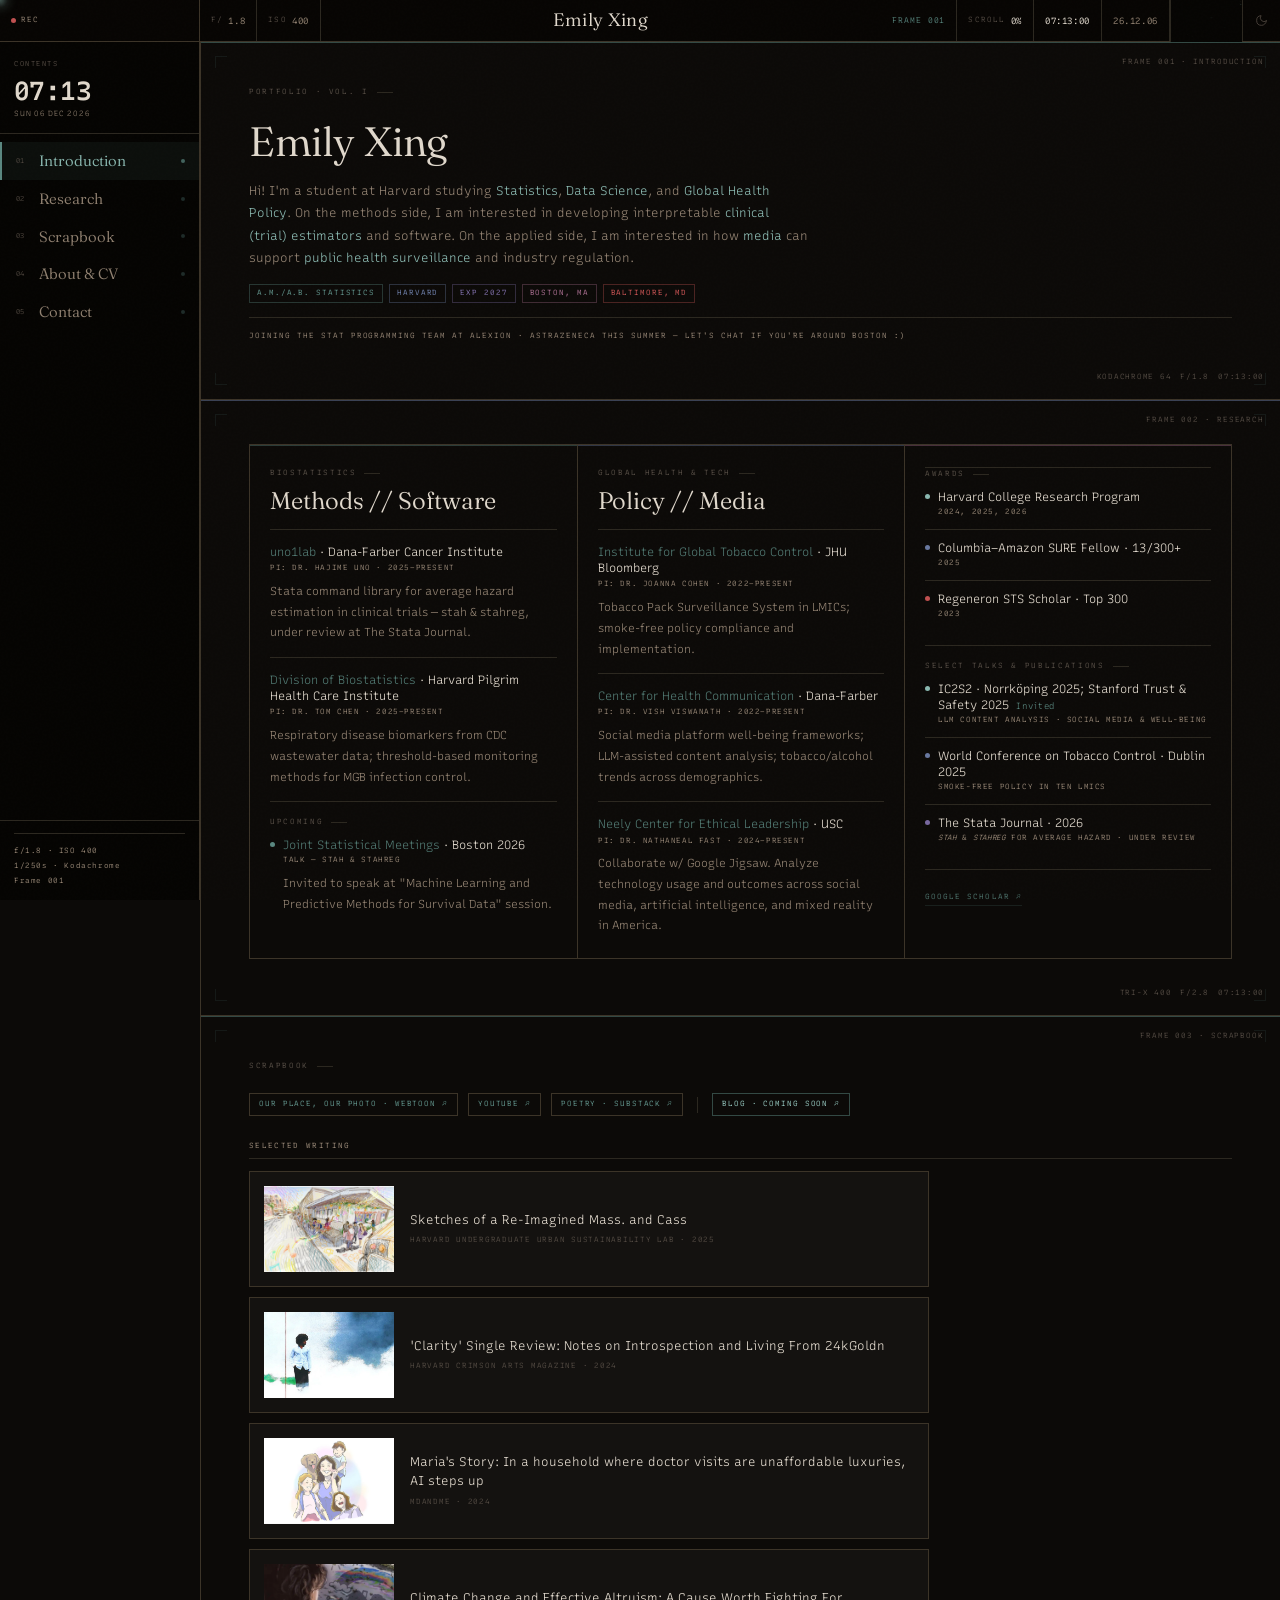
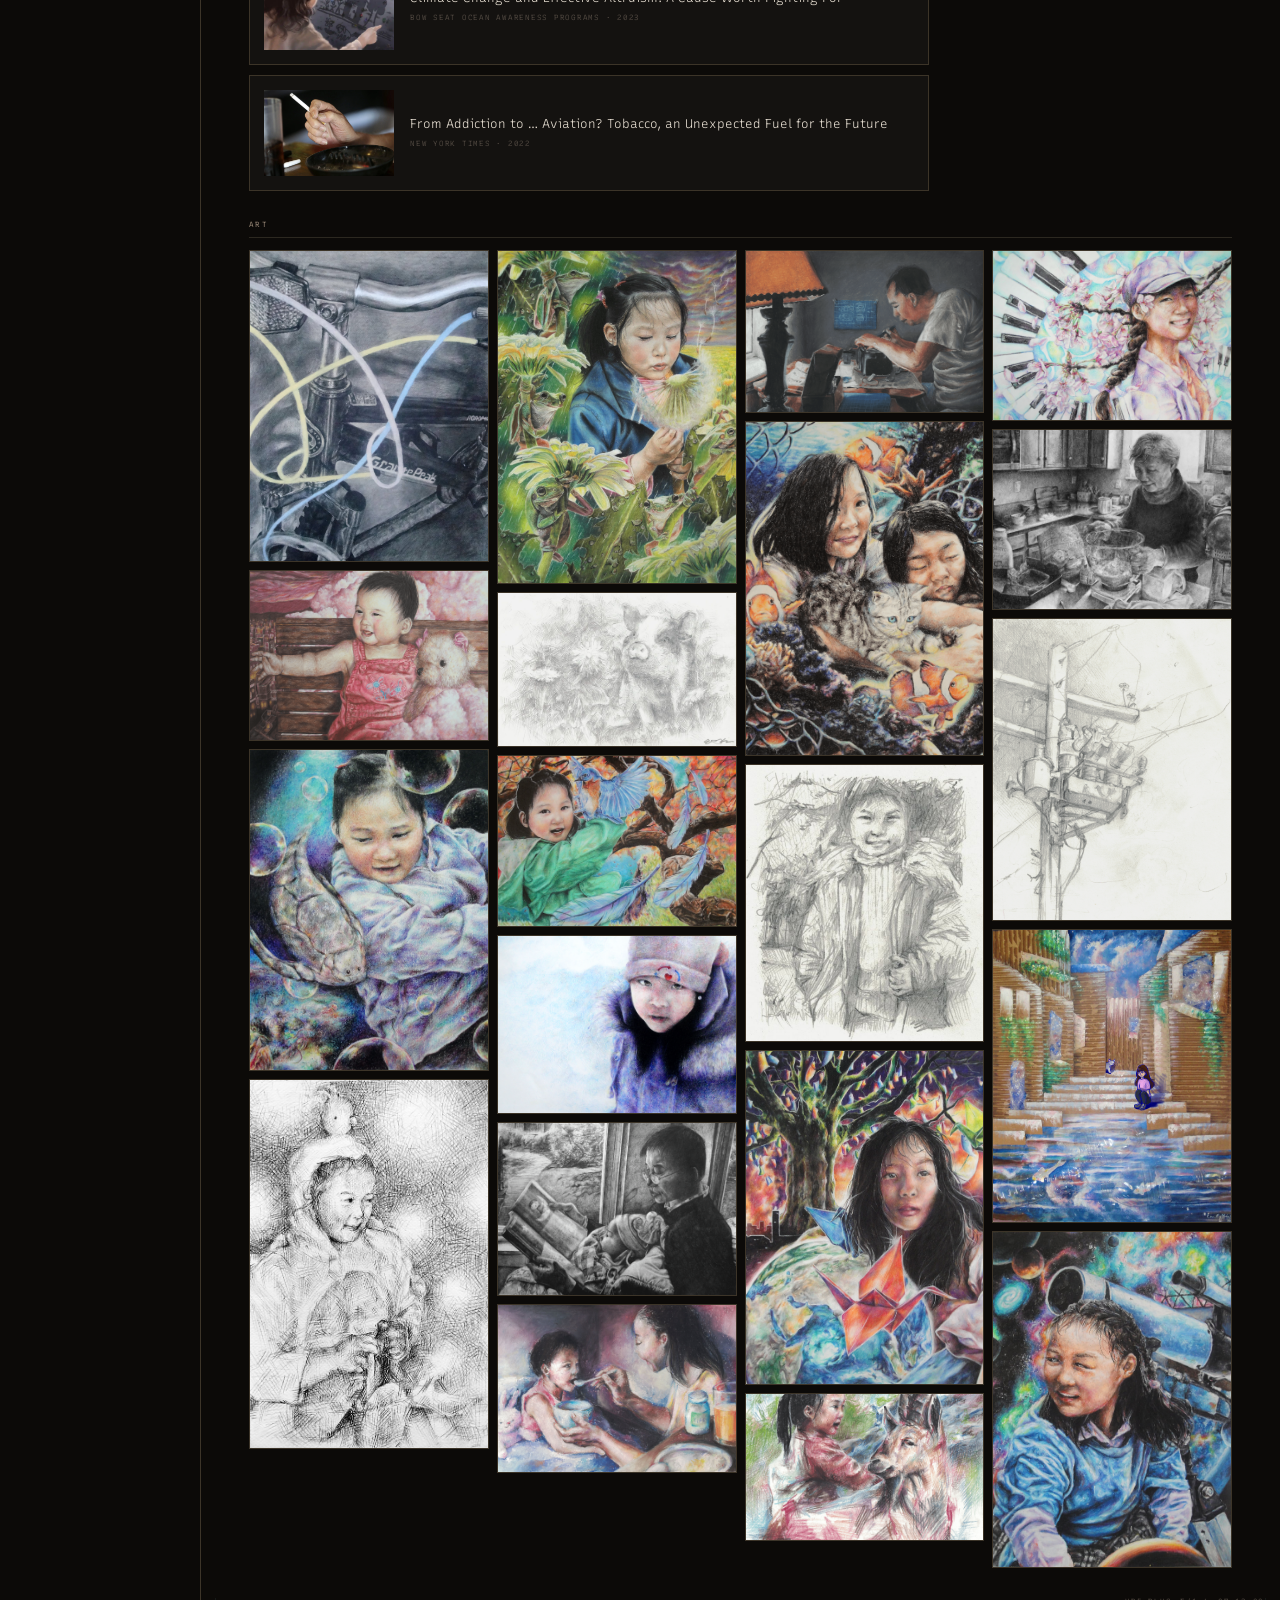
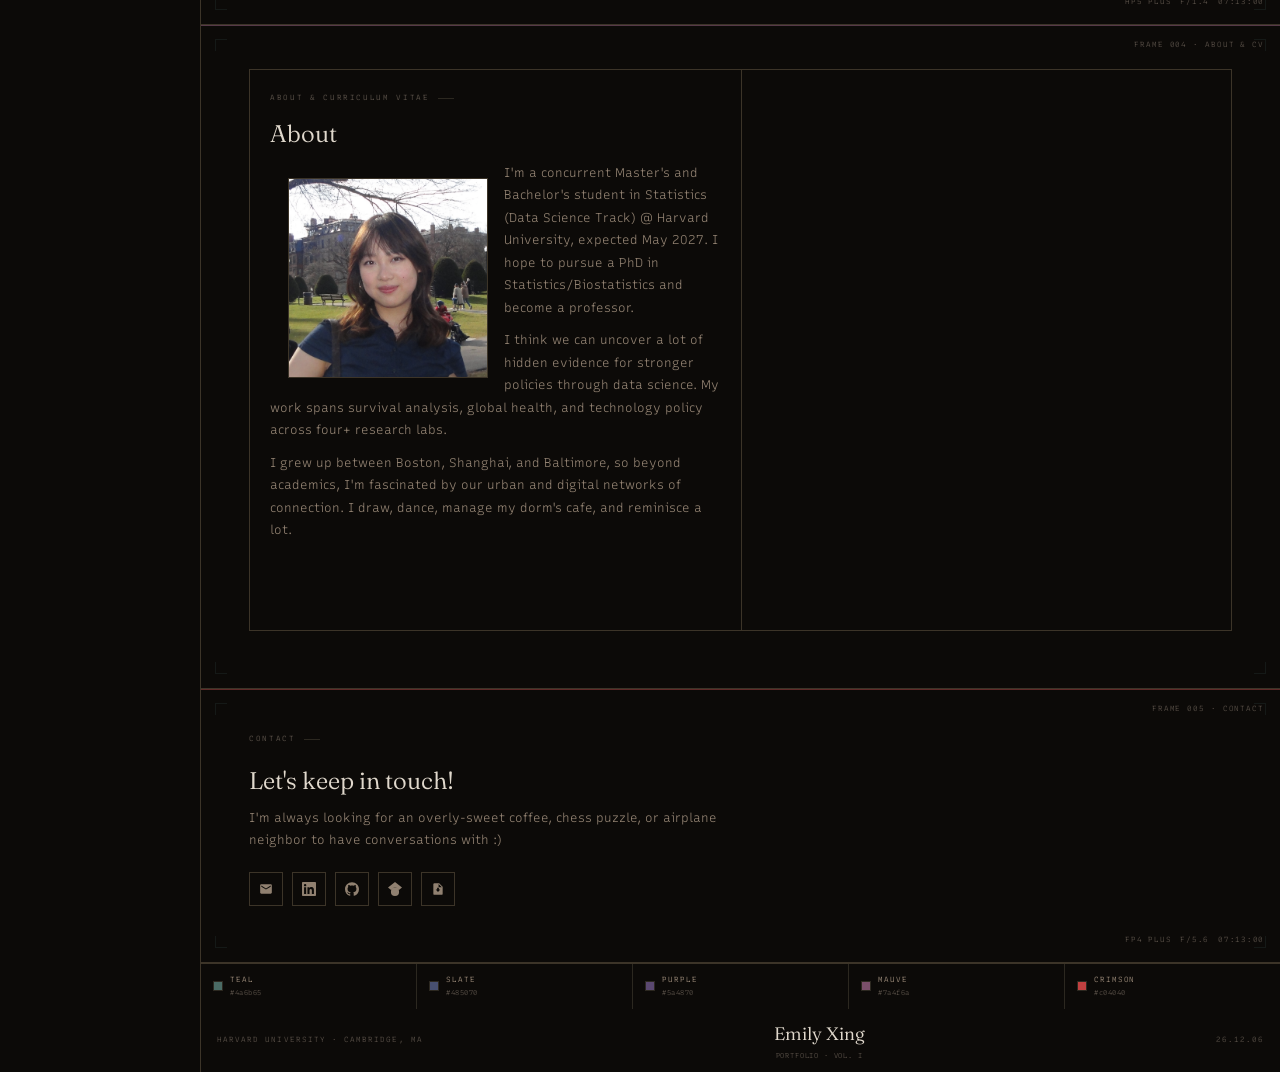
==== commit a5107c24: "Update index.html" ====
--- a/index.html
+++ b/index.html
@@ -173,7 +173,7 @@
 
 
       <div style="border-top:var(--bd); padding-top:0px;">
-        <div class="slbl mono" style="margin-bottom:8px;">Fellowships</div>
+        <div class="slbl mono" style="margin-bottom:8px;">Awards</div>
         <div class="aw">
           <div class="aw-dot" style="background:var(--teal2);"></div>
           <div><div class="aw-t">Harvard College Research Program</div><div class="aw-s">2024, 2025, 2026</div></div>
@@ -184,7 +184,7 @@
         </div>
         <div class="aw" style="border-bottom:none; margin-bottom:0;">
           <div class="aw-dot" style="background:var(--crim);"></div>
-          <div><div class="aw-t">Regeneron STS Scholar · Top 300</div><div class="aw-s">2022, 2023</div></div>
+          <div><div class="aw-t">Regeneron STS Scholar · Top 300</div><div class="aw-s">2023</div></div>
         </div>
       </div>
 
@@ -230,14 +230,62 @@
   <div class="slbl mono">Scrapbook</div>
 
   <!-- projects row -->
-  <div style="display:flex; gap:10px; flex-wrap:wrap; margin-bottom:20px;">
+  <div style="display:flex; gap:10px; flex-wrap:wrap; margin-bottom:24px; align-items:center;">
     <a href="https://www.webtoons.com/en/canvas/our-place-our-photo/list?title_no=1017911" target="_blank" class="scrap-tag">Our Place, Our Photo · webtoon ↗</a>
     <a href="https://www.youtube.com/@spark_emx" target="_blank" class="scrap-tag">YouTube ↗</a>
     <a href="https://substack.com/@emxing" target="_blank" class="scrap-tag">poetry · Substack ↗</a>
-    <a href="http://www.househousemagazine.com/" target="_blank" class="scrap-tag">House House Magazine ↗</a>
-  </div>
-
-  <!-- masonry grid -->
+    <div style="width:1px; height:16px; background:var(--ghost); margin:0 4px;"></div>
+    <a href="https://substack.com/@emxing" target="_blank" class="scrap-tag" style="border-color:rgba(90,136,128,0.5); color:var(--teal2);">Blog · coming soon ↗</a>
+  </div>
+
+  <!-- writing -->
+  <div class="sg-lbl mono" style="margin-bottom:12px;">Selected Writing</div>
+  <div style="display:flex; flex-direction:column; gap:10px; margin-bottom:28px; max-width:680px;">
+
+    <a href="https://www.huusl.org/bulletin/sketches-of-a-re-imagined-mass-and-cass" target="_blank" class="writing-row">
+      <div class="writing-img"><img src="writing/write_HUUSL.jpg" alt="Mass and Cass" loading="lazy"></div>
+      <div class="writing-info">
+        <div class="writing-ttl">Sketches of a Re-Imagined Mass. and Cass</div>
+        <div class="writing-pub mono">Harvard Undergraduate Urban Sustainability Lab · 2025</div>
+      </div>
+    </a>
+
+    <a href="https://www.thecrimson.com/article/2024/2/13/clarity-24kgoldn-music-review/" target="_blank" class="writing-row">
+      <div class="writing-img"><img src="writing/write_Crimson.jpg" alt="24kGoldn review" loading="lazy"></div>
+      <div class="writing-info">
+        <div class="writing-ttl">'Clarity' Single Review: Notes on Introspection and Living From 24kGoldn</div>
+        <div class="writing-pub mono">Harvard Crimson Arts Magazine · 2024</div>
+      </div>
+    </a>
+
+    <a href="https://mdme.ai/blog/2024/09/18/marias-story" target="_blank" class="writing-row">
+      <div class="writing-img"><img src="writing/write_MDandMe.jpg" alt="Maria's Story" loading="lazy"></div>
+      <div class="writing-info">
+        <div class="writing-ttl">Maria's Story: In a household where doctor visits are unaffordable luxuries, AI steps up</div>
+        <div class="writing-pub mono">MDandMe · 2024</div>
+      </div>
+    </a>
+
+    <a href="https://bowseat.org/news/climate-change-and-effective-altruism-a-cause-worth-fighting-for/" target="_blank" class="writing-row">
+      <div class="writing-img"><img src="writing/write_BowSeat.jpg" alt="Climate Change" loading="lazy"></div>
+      <div class="writing-info">
+        <div class="writing-ttl">Climate Change and Effective Altruism: A Cause Worth Fighting For</div>
+        <div class="writing-pub mono">Bow Seat Ocean Awareness Programs · 2023</div>
+      </div>
+    </a>
+
+    <a href="https://www.nytimes.com/2022/05/11/learning/from-addiction-to-aviation-tobacco-an-unexpected-fuel-for-the-future.html" target="_blank" class="writing-row">
+      <div class="writing-img"><img src="writing/write_NewYorkTimes.jpg" alt="NYT" loading="lazy"></div>
+      <div class="writing-info">
+        <div class="writing-ttl">From Addiction to … Aviation? Tobacco, an Unexpected Fuel for the Future</div>
+        <div class="writing-pub mono">New York Times · 2022</div>
+      </div>
+    </a>
+
+  </div>
+
+  <!-- masonry -->
+  <div class="sg-lbl mono" style="margin-bottom:12px;">Art</div>
   <div class="masonry">
     <div class="m-item" onclick="openScrapModal('art/Cables, Casettes.jpg')"><img src="art/Cables, Casettes.jpg" alt="Cables, Casettes" loading="lazy"></div>
     <div class="m-item" onclick="openScrapModal('art/Let\'s Explore, Tonight, Together.png')"><img src="art/Let's Explore, Tonight, Together.png" alt="Let's Explore" loading="lazy"></div>
--- a/style.css
+++ b/style.css
@@ -343,3 +343,31 @@
   .writing-row { grid-template-columns: 1fr; }
   .writing-img { width: 100%; height: 120px; }
 }
+/* ── Scrapbook masonry ── */
+.masonry {
+  columns: 4;
+  column-gap: 8px;
+  width: 100%;
+}
+.m-item {
+  break-inside: avoid;
+  margin-bottom: 8px;
+  border: var(--bds);
+  overflow: hidden;
+  cursor: pointer;
+  transition: border-color 0.15s;
+}
+.m-item:hover { border-color: var(--teal); }
+.m-item img { width: 100%; height: auto; display: block; transition: transform 0.3s; }
+.m-item:hover img { transform: scale(1.03); }
+
+.scrap-tag {
+  font-variation-settings: 'MONO' 1,'CASL' 0,'wght' 400,'slnt' 0;
+  font-size: 7.5px; letter-spacing: 0.12em; text-transform: uppercase;
+  padding: 4px 9px; border: var(--bds); color: var(--teal);
+  text-decoration: none; transition: border-color 0.14s, color 0.14s;
+}
+.scrap-tag:hover { border-color: var(--teal); color: var(--teal2); }
+
+@media (max-width: 900px) { .masonry { columns: 3; } }
+@media (max-width: 640px) { .masonry { columns: 2; } }
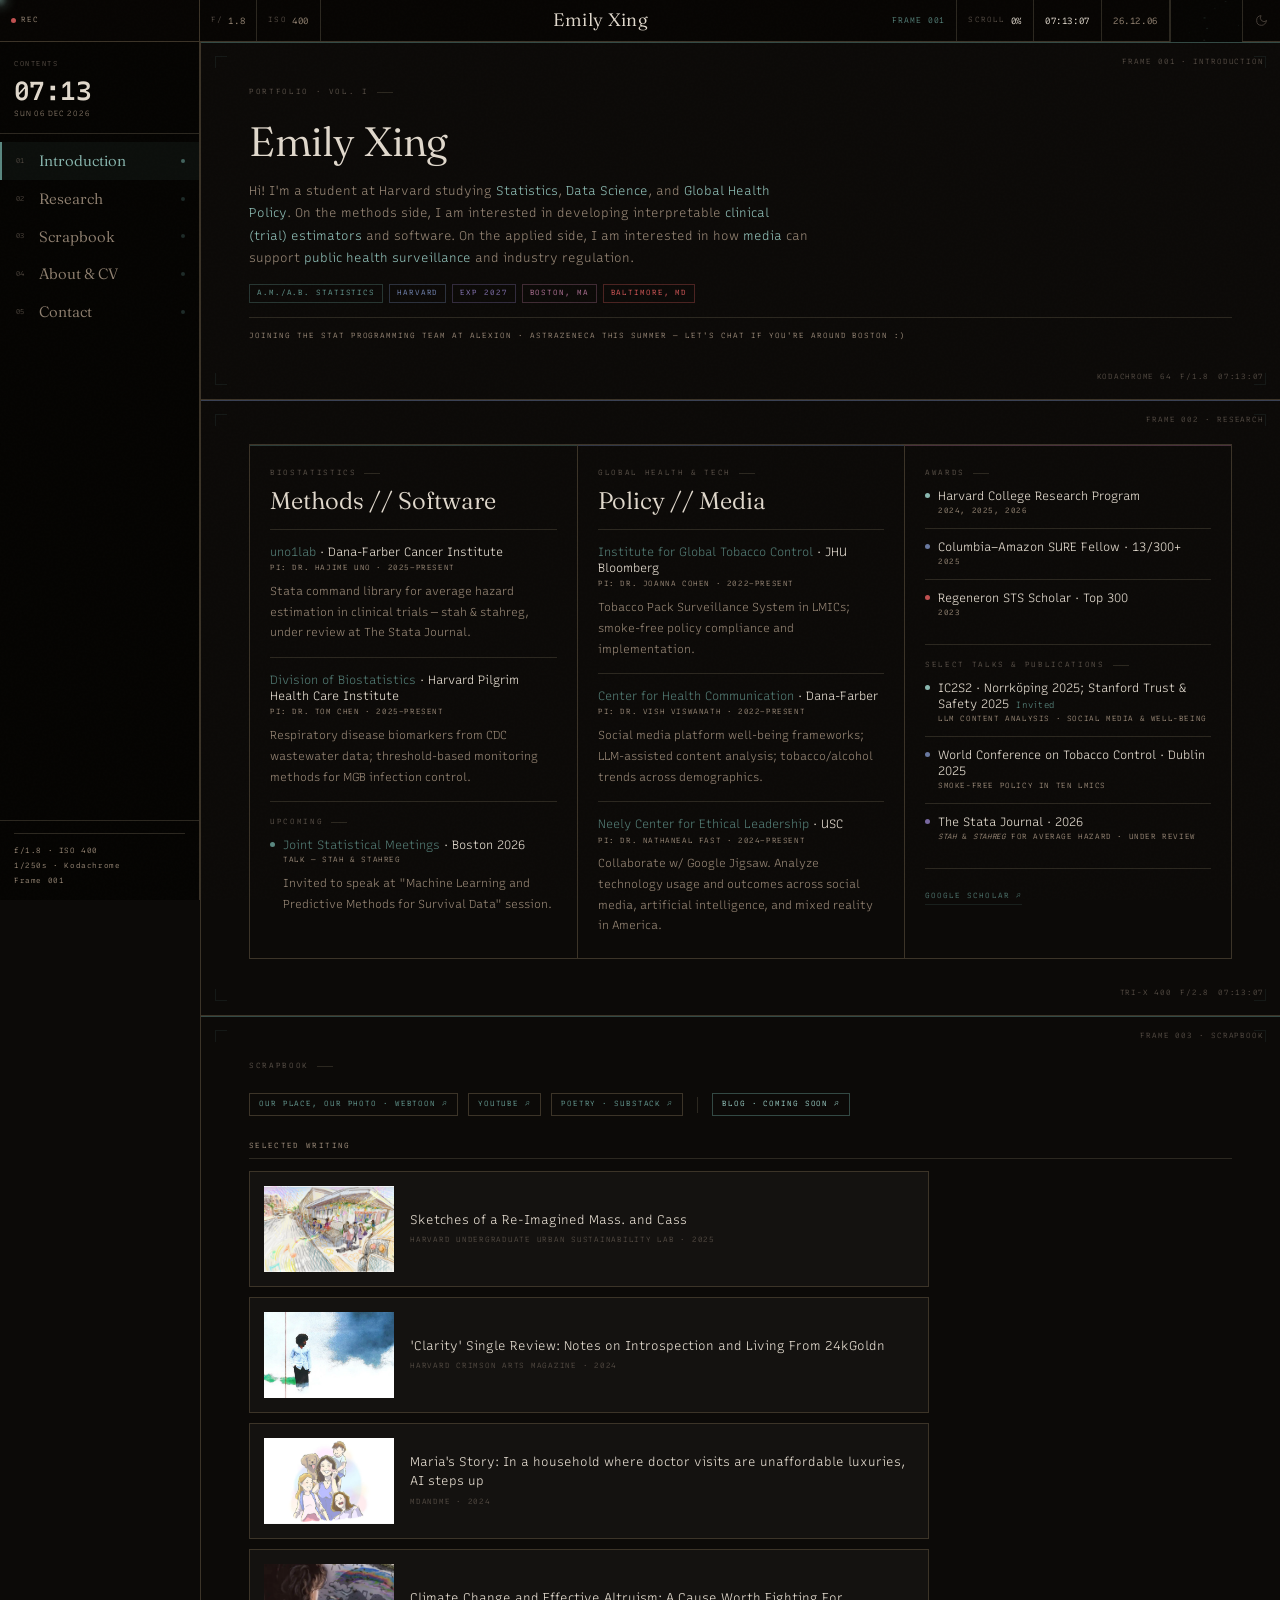
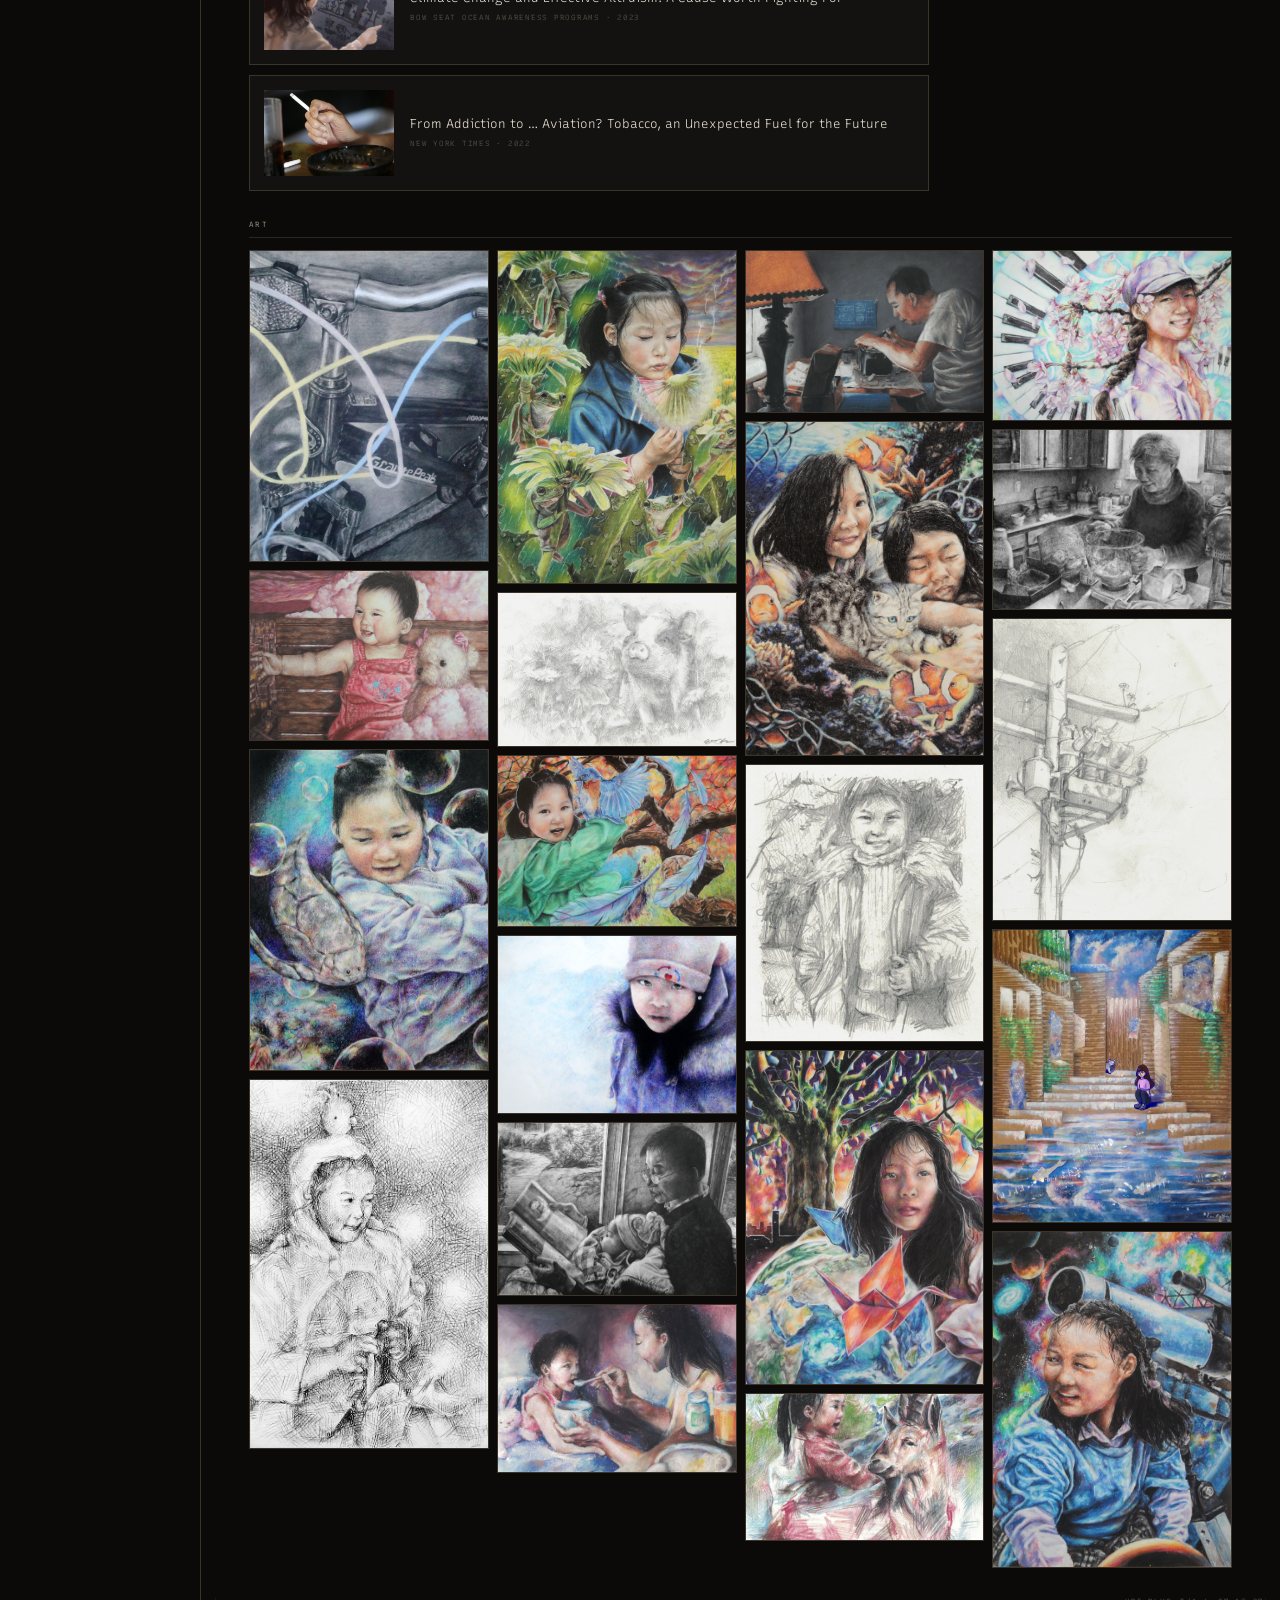
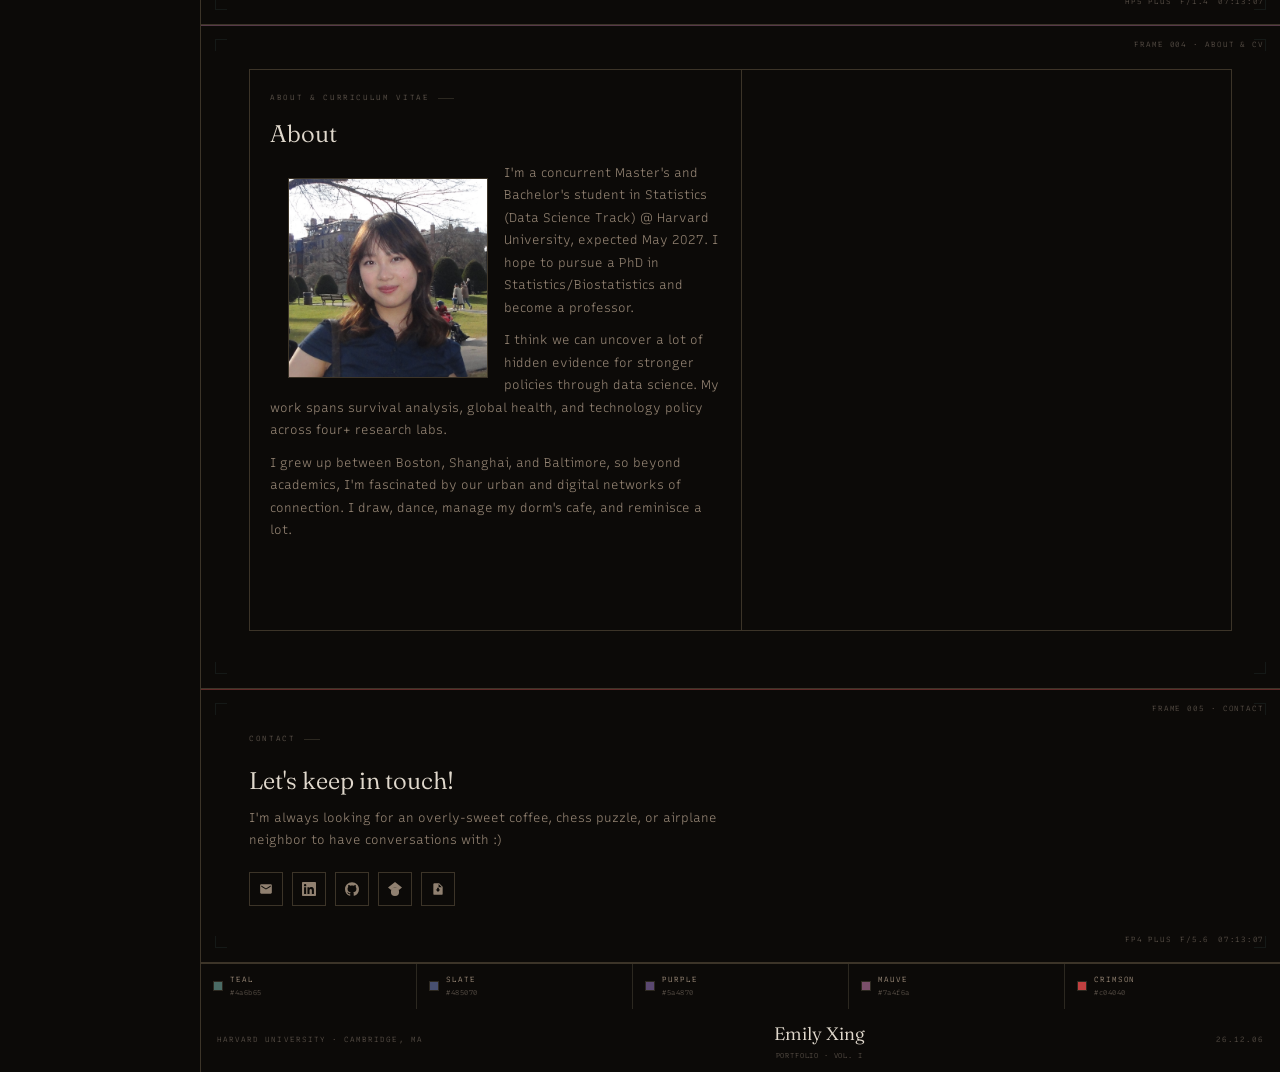
==== commit 89214314: "Fix HTML structure for awards section" ====
--- a/index.html
+++ b/index.html
@@ -172,7 +172,7 @@
     <div class="ci am" style="display:flex; flex-direction:column; gap:14px;">
 
 
-      <div style="border-top:var(--bd); padding-top:0px;">
+      <div>
         <div class="slbl mono" style="margin-bottom:8px;">Awards</div>
         <div class="aw">
           <div class="aw-dot" style="background:var(--teal2);"></div>
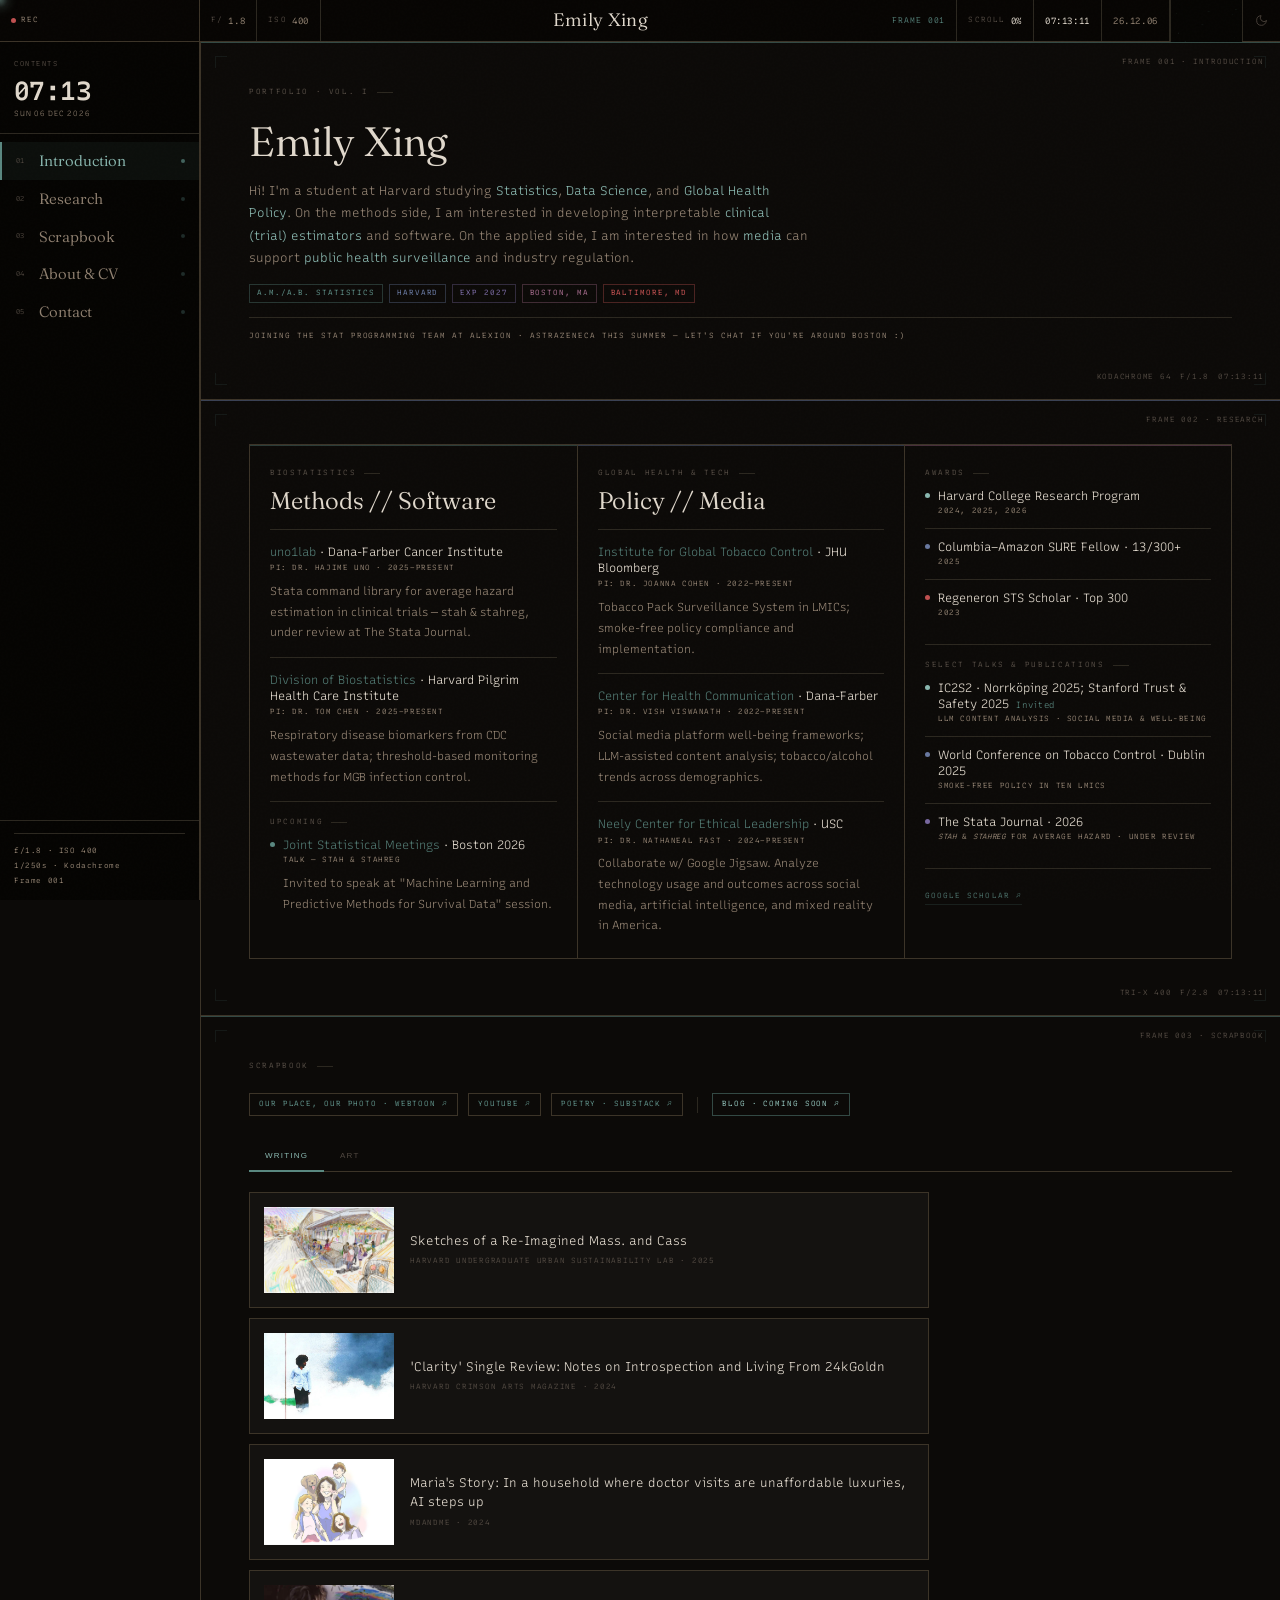
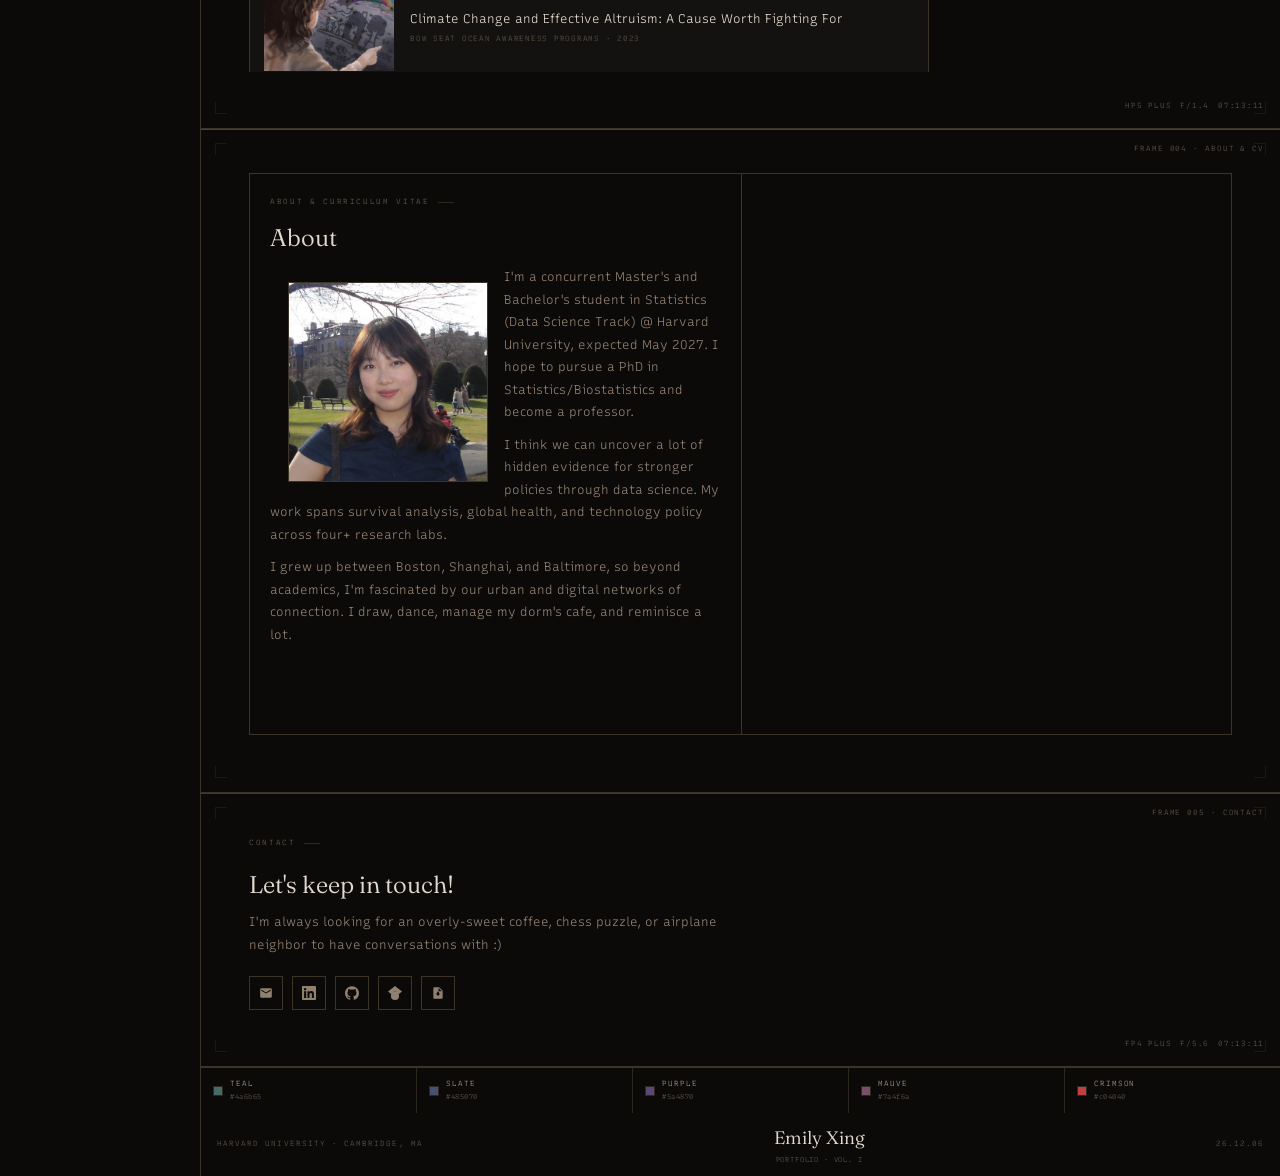
==== commit 15a6a884: "Update index.html" ====
--- a/index.html
+++ b/index.html
@@ -229,7 +229,7 @@
   <div class="fid mono">Frame 003 · Scrapbook</div>
   <div class="slbl mono">Scrapbook</div>
 
-  <!-- projects row -->
+  <!-- projects + blog row -->
   <div style="display:flex; gap:10px; flex-wrap:wrap; margin-bottom:24px; align-items:center;">
     <a href="https://www.webtoons.com/en/canvas/our-place-our-photo/list?title_no=1017911" target="_blank" class="scrap-tag">Our Place, Our Photo · webtoon ↗</a>
     <a href="https://www.youtube.com/@spark_emx" target="_blank" class="scrap-tag">YouTube ↗</a>
@@ -238,9 +238,14 @@
     <a href="https://substack.com/@emxing" target="_blank" class="scrap-tag" style="border-color:rgba(90,136,128,0.5); color:var(--teal2);">Blog · coming soon ↗</a>
   </div>
 
-  <!-- writing -->
-  <div class="sg-lbl mono" style="margin-bottom:12px;">Selected Writing</div>
-  <div style="display:flex; flex-direction:column; gap:10px; margin-bottom:28px; max-width:680px;">
+  <!-- tabs -->
+  <div style="display:flex; border-bottom:var(--bds); margin-bottom:20px;">
+    <button class="scrap-tab active" data-tab="writing" onclick="switchScrapTab('writing')">Writing</button>
+    <button class="scrap-tab" data-tab="art" onclick="switchScrapTab('art')">Art</button>
+  </div>
+
+  <!-- writing panel -->
+  <div id="scrap-writing" style="display:flex; flex-direction:column; gap:10px; max-width:680px; max-height:480px; overflow-y:auto; scrollbar-width:thin; scrollbar-color:var(--ghost) transparent;">
 
     <a href="https://www.huusl.org/bulletin/sketches-of-a-re-imagined-mass-and-cass" target="_blank" class="writing-row">
       <div class="writing-img"><img src="writing/write_HUUSL.jpg" alt="Mass and Cass" loading="lazy"></div>
@@ -249,7 +254,6 @@
         <div class="writing-pub mono">Harvard Undergraduate Urban Sustainability Lab · 2025</div>
       </div>
     </a>
-
     <a href="https://www.thecrimson.com/article/2024/2/13/clarity-24kgoldn-music-review/" target="_blank" class="writing-row">
       <div class="writing-img"><img src="writing/write_Crimson.jpg" alt="24kGoldn review" loading="lazy"></div>
       <div class="writing-info">
@@ -257,7 +261,6 @@
         <div class="writing-pub mono">Harvard Crimson Arts Magazine · 2024</div>
       </div>
     </a>
-
     <a href="https://mdme.ai/blog/2024/09/18/marias-story" target="_blank" class="writing-row">
       <div class="writing-img"><img src="writing/write_MDandMe.jpg" alt="Maria's Story" loading="lazy"></div>
       <div class="writing-info">
@@ -265,7 +268,6 @@
         <div class="writing-pub mono">MDandMe · 2024</div>
       </div>
     </a>
-
     <a href="https://bowseat.org/news/climate-change-and-effective-altruism-a-cause-worth-fighting-for/" target="_blank" class="writing-row">
       <div class="writing-img"><img src="writing/write_BowSeat.jpg" alt="Climate Change" loading="lazy"></div>
       <div class="writing-info">
@@ -273,7 +275,6 @@
         <div class="writing-pub mono">Bow Seat Ocean Awareness Programs · 2023</div>
       </div>
     </a>
-
     <a href="https://www.nytimes.com/2022/05/11/learning/from-addiction-to-aviation-tobacco-an-unexpected-fuel-for-the-future.html" target="_blank" class="writing-row">
       <div class="writing-img"><img src="writing/write_NewYorkTimes.jpg" alt="NYT" loading="lazy"></div>
       <div class="writing-info">
@@ -284,37 +285,33 @@
 
   </div>
 
-  <!-- masonry -->
-  <div class="sg-lbl mono" style="margin-bottom:12px;">Art</div>
-  <div class="masonry">
-    <div class="m-item" onclick="openScrapModal('art/Cables, Casettes.jpg')"><img src="art/Cables, Casettes.jpg" alt="Cables, Casettes" loading="lazy"></div>
-    <div class="m-item" onclick="openScrapModal('art/Let\'s Explore, Tonight, Together.png')"><img src="art/Let's Explore, Tonight, Together.png" alt="Let's Explore" loading="lazy"></div>
-    <div class="m-item" onclick="openScrapModal('art/The Bothriolepis and Me.png')"><img src="art/The Bothriolepis and Me.png" alt="The Bothriolepis and Me" loading="lazy"></div>
-    <div class="m-item" onclick="openScrapModal('art/2012 Halloween.jpg')"><img src="art/2012 Halloween.jpg" alt="2012 Halloween" loading="lazy"></div>
-    <div class="m-item" onclick="openScrapModal('art/2. A Field of Wishes.JPG')"><img src="art/2. A Field of Wishes.JPG" alt="A Field of Wishes" loading="lazy"></div>
-    <div class="m-item" onclick="openScrapModal('art/Blossom.jpg')"><img src="art/Blossom.jpg" alt="Blossom" loading="lazy"></div>
-    <div class="m-item" onclick="openScrapModal('art/Feathers, Fly Freely!.png')"><img src="art/Feathers, Fly Freely!.png" alt="Feathers, Fly Freely!" loading="lazy"></div>
-    <div class="m-item" onclick="openScrapModal('art/Midwinter.png')"><img src="art/Midwinter.png" alt="Midwinter" loading="lazy"></div>
-    <div class="m-item" onclick="openScrapModal('art/Morning Reads.png')"><img src="art/Morning Reads.png" alt="Morning Reads" loading="lazy"></div>
-    <div class="m-item" onclick="openScrapModal('art/Mother.jpg')"><img src="art/Mother.jpg" alt="Mother" loading="lazy"></div>
-    <div class="m-item" onclick="openScrapModal('art/My Grandpa, the Engineer.png')"><img src="art/My Grandpa, the Engineer.png" alt="My Grandpa, the Engineer" loading="lazy"></div>
-    <div class="m-item" onclick="openScrapModal('art/My Guardian Reef.png')"><img src="art/My Guardian Reef.png" alt="My Guardian Reef" loading="lazy"></div>
-    <div class="m-item" onclick="openScrapModal('art/My Mom\'s Childhood.jpg')"><img src="art/My Mom's Childhood.jpg" alt="My Mom's Childhood" loading="lazy"></div>
-    <div class="m-item" onclick="openScrapModal('art/One Thousand Paper Cranes.png')"><img src="art/One Thousand Paper Cranes.png" alt="One Thousand Paper Cranes" loading="lazy"></div>
-    <div class="m-item" onclick="openScrapModal('art/Partners in Crime.png')"><img src="art/Partners in Crime.png" alt="Partners in Crime" loading="lazy"></div>
-    <div class="m-item" onclick="openScrapModal('art/Spring, I Love You.png')"><img src="art/Spring, I Love You.png" alt="Spring, I Love You" loading="lazy"></div>
-    <div class="m-item" onclick="openScrapModal('art/Sundays in the Kitchen.png')"><img src="art/Sundays in the Kitchen.png" alt="Sundays in the Kitchen" loading="lazy"></div>
-    <div class="m-item" onclick="openScrapModal('art/Two Flowers.png')"><img src="art/Two Flowers.png" alt="Two Flowers" loading="lazy"></div>
-    <div class="m-item" onclick="openScrapModal('art/An Old Neighborhood.jpg')"><img src="art/An Old Neighborhood.jpg" alt="An Old Neighborhood" loading="lazy"></div>
-    <div class="m-item" onclick="openScrapModal('art/Astronomy Dreams.jpg')"><img src="art/Astronomy Dreams.jpg" alt="Astronomy Dreams" loading="lazy"></div>
+  <!-- art panel -->
+  <div id="scrap-art" style="display:none; max-height:480px; overflow-y:auto; scrollbar-width:thin; scrollbar-color:var(--ghost) transparent;">
+    <div class="masonry">
+      <div class="m-item" onclick="openScrapModal('art/Cables, Casettes.jpg')"><img src="art/Cables, Casettes.jpg" alt="Cables, Casettes" loading="lazy"></div>
+      <div class="m-item" onclick="openScrapModal('art/Let\'s Explore, Tonight, Together.png')"><img src="art/Let's Explore, Tonight, Together.png" alt="Let's Explore" loading="lazy"></div>
+      <div class="m-item" onclick="openScrapModal('art/The Bothriolepis and Me.png')"><img src="art/The Bothriolepis and Me.png" alt="The Bothriolepis and Me" loading="lazy"></div>
+      <div class="m-item" onclick="openScrapModal('art/2012 Halloween.jpg')"><img src="art/2012 Halloween.jpg" alt="2012 Halloween" loading="lazy"></div>
+      <div class="m-item" onclick="openScrapModal('art/2. A Field of Wishes.JPG')"><img src="art/2. A Field of Wishes.JPG" alt="A Field of Wishes" loading="lazy"></div>
+      <div class="m-item" onclick="openScrapModal('art/Blossom.jpg')"><img src="art/Blossom.jpg" alt="Blossom" loading="lazy"></div>
+      <div class="m-item" onclick="openScrapModal('art/Feathers, Fly Freely!.png')"><img src="art/Feathers, Fly Freely!.png" alt="Feathers, Fly Freely!" loading="lazy"></div>
+      <div class="m-item" onclick="openScrapModal('art/Midwinter.png')"><img src="art/Midwinter.png" alt="Midwinter" loading="lazy"></div>
+      <div class="m-item" onclick="openScrapModal('art/Morning Reads.png')"><img src="art/Morning Reads.png" alt="Morning Reads" loading="lazy"></div>
+      <div class="m-item" onclick="openScrapModal('art/Mother.jpg')"><img src="art/Mother.jpg" alt="Mother" loading="lazy"></div>
+      <div class="m-item" onclick="openScrapModal('art/My Grandpa, the Engineer.png')"><img src="art/My Grandpa, the Engineer.png" alt="My Grandpa, the Engineer" loading="lazy"></div>
+      <div class="m-item" onclick="openScrapModal('art/My Guardian Reef.png')"><img src="art/My Guardian Reef.png" alt="My Guardian Reef" loading="lazy"></div>
+      <div class="m-item" onclick="openScrapModal('art/My Mom\'s Childhood.jpg')"><img src="art/My Mom's Childhood.jpg" alt="My Mom's Childhood" loading="lazy"></div>
+      <div class="m-item" onclick="openScrapModal('art/One Thousand Paper Cranes.png')"><img src="art/One Thousand Paper Cranes.png" alt="One Thousand Paper Cranes" loading="lazy"></div>
+      <div class="m-item" onclick="openScrapModal('art/Partners in Crime.png')"><img src="art/Partners in Crime.png" alt="Partners in Crime" loading="lazy"></div>
+      <div class="m-item" onclick="openScrapModal('art/Spring, I Love You.png')"><img src="art/Spring, I Love You.png" alt="Spring, I Love You" loading="lazy"></div>
+      <div class="m-item" onclick="openScrapModal('art/Sundays in the Kitchen.png')"><img src="art/Sundays in the Kitchen.png" alt="Sundays in the Kitchen" loading="lazy"></div>
+      <div class="m-item" onclick="openScrapModal('art/Two Flowers.png')"><img src="art/Two Flowers.png" alt="Two Flowers" loading="lazy"></div>
+      <div class="m-item" onclick="openScrapModal('art/An Old Neighborhood.jpg')"><img src="art/An Old Neighborhood.jpg" alt="An Old Neighborhood" loading="lazy"></div>
+      <div class="m-item" onclick="openScrapModal('art/Astronomy Dreams.jpg')"><img src="art/Astronomy Dreams.jpg" alt="Astronomy Dreams" loading="lazy"></div>
+    </div>
   </div>
 
   <div class="exif mono"><span>HP5 Plus</span><span>f/1.4</span><span class="et">——</span></div>
-</div>
-
-<!-- modal -->
-<div id="scrap-modal" style="display:none; position:fixed; inset:0; background:rgba(0,0,0,0.92); z-index:9000; align-items:center; justify-content:center; cursor:pointer;" onclick="closeScrapModal()">
-  <img id="scrap-modal-img" src="" style="max-width:90%; max-height:90%; object-fit:contain; border-radius:2px;">
 </div>
   <!-- 04 · ABOUT & CV -->
   <div class="frame" id="s4">
--- a/style.css
+++ b/style.css
@@ -371,3 +371,19 @@
 
 @media (max-width: 900px) { .masonry { columns: 3; } }
 @media (max-width: 640px) { .masonry { columns: 2; } }
+/* ── Scrapbook tabs ── */
+.scrap-tab {
+  font-variation-settings: 'MONO' 1,'CASL' 0,'wght' 380,'slnt' 0;
+  font-size: 8px; letter-spacing: 0.15em; text-transform: uppercase;
+  padding: 10px 16px; background: transparent; border: none;
+  border-bottom: 2px solid transparent;
+  color: var(--faint); cursor: pointer;
+  transition: color 0.12s, border-color 0.12s;
+  position: relative; top: 1px;
+}
+.scrap-tab:hover { color: var(--mid); }
+.scrap-tab.active { color: var(--teal2); border-bottom-color: var(--teal); }
+
+.scrap-panel { max-height: 480px; overflow-y: auto; scrollbar-width: thin; scrollbar-color: var(--ghost) transparent; }
+.scrap-panel::-webkit-scrollbar { width: 3px; }
+.scrap-panel::-webkit-scrollbar-thumb { background: var(--ghost); border-radius: 2px; }
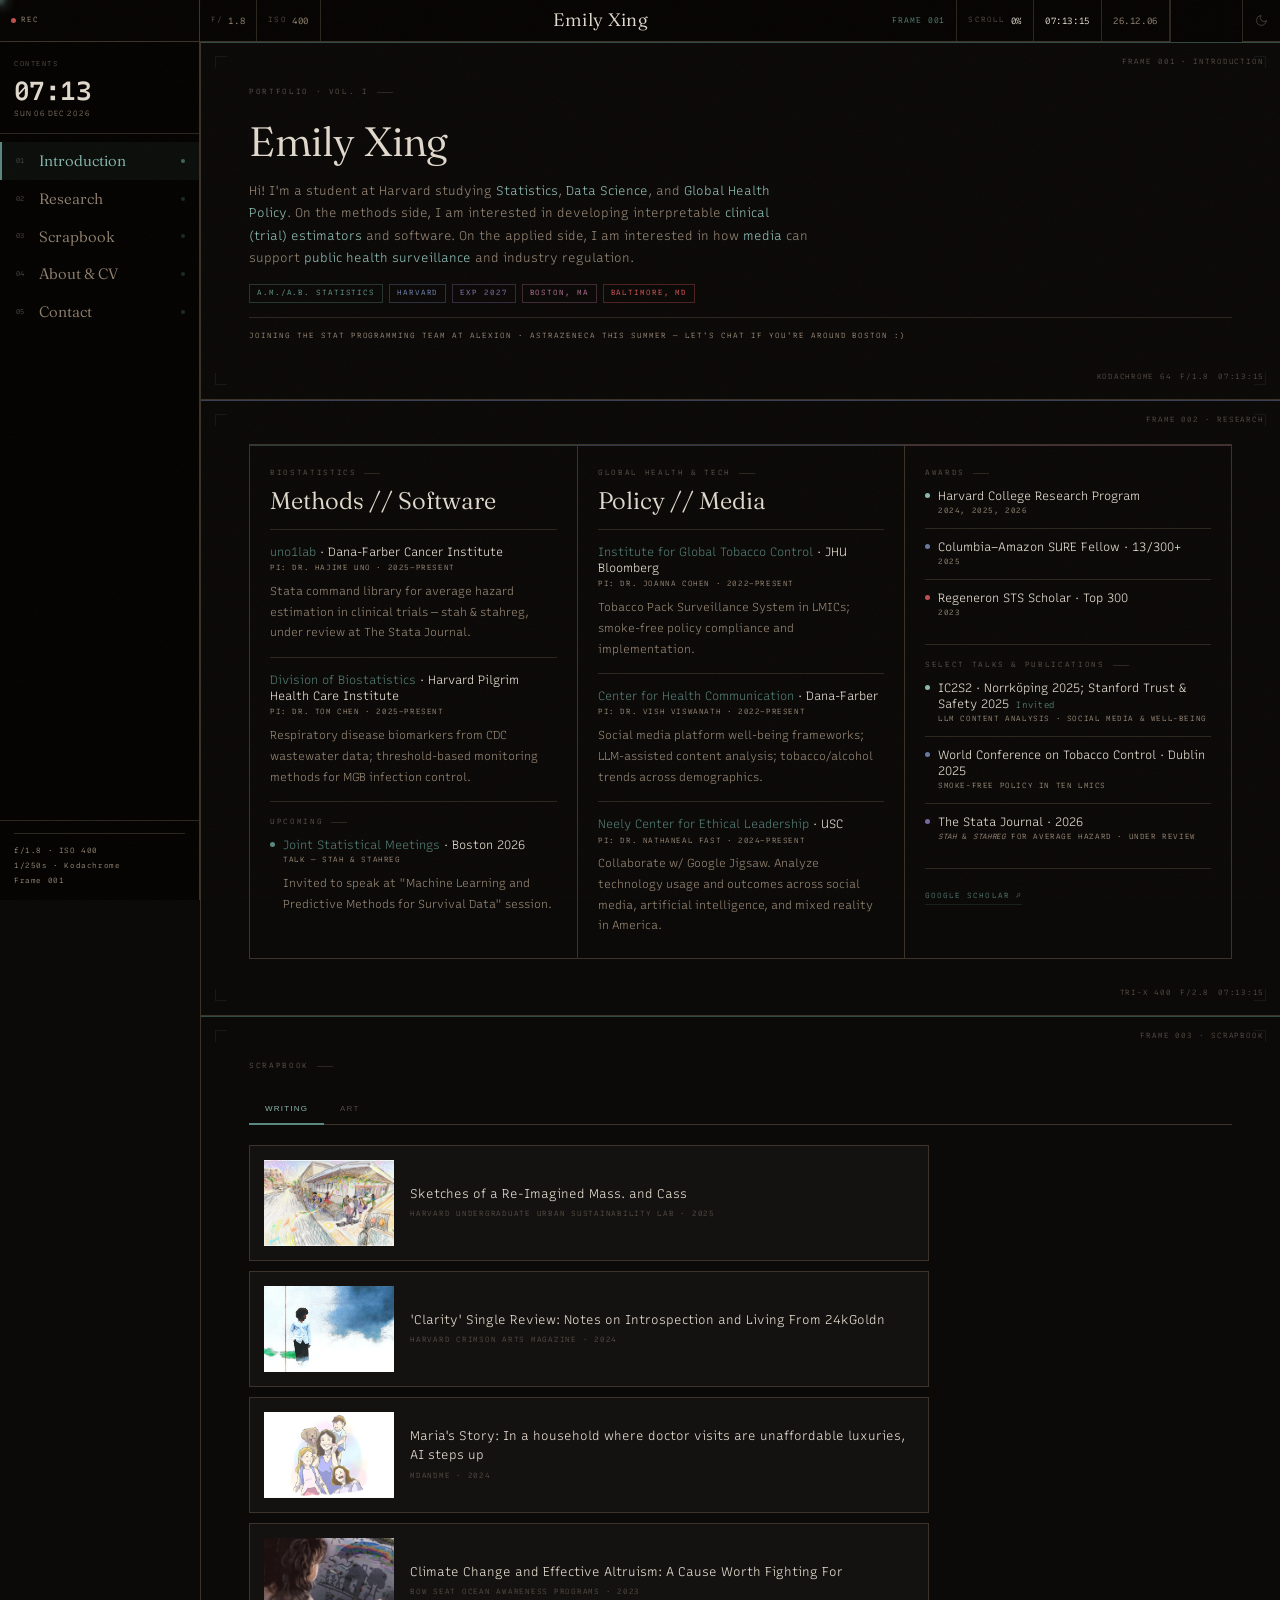
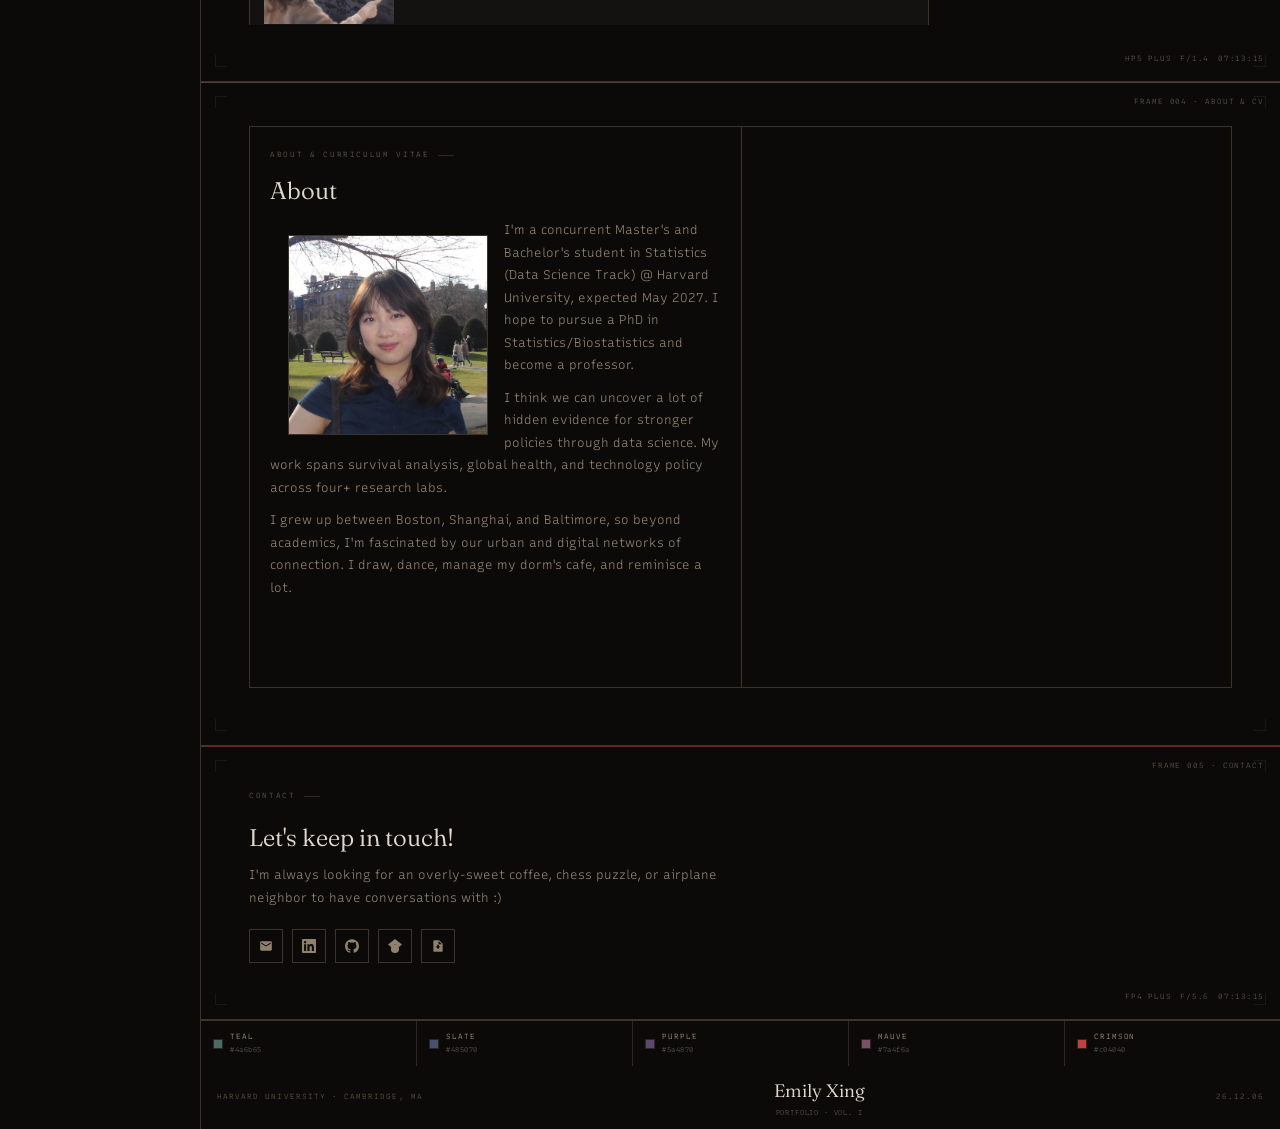
==== commit 6d69ffa3: "Update index.html" ====
--- a/index.html
+++ b/index.html
@@ -229,15 +229,6 @@
   <div class="fid mono">Frame 003 · Scrapbook</div>
   <div class="slbl mono">Scrapbook</div>
 
-  <!-- projects + blog row -->
-  <div style="display:flex; gap:10px; flex-wrap:wrap; margin-bottom:24px; align-items:center;">
-    <a href="https://www.webtoons.com/en/canvas/our-place-our-photo/list?title_no=1017911" target="_blank" class="scrap-tag">Our Place, Our Photo · webtoon ↗</a>
-    <a href="https://www.youtube.com/@spark_emx" target="_blank" class="scrap-tag">YouTube ↗</a>
-    <a href="https://substack.com/@emxing" target="_blank" class="scrap-tag">poetry · Substack ↗</a>
-    <div style="width:1px; height:16px; background:var(--ghost); margin:0 4px;"></div>
-    <a href="https://substack.com/@emxing" target="_blank" class="scrap-tag" style="border-color:rgba(90,136,128,0.5); color:var(--teal2);">Blog · coming soon ↗</a>
-  </div>
-
   <!-- tabs -->
   <div style="display:flex; border-bottom:var(--bds); margin-bottom:20px;">
     <button class="scrap-tab active" data-tab="writing" onclick="switchScrapTab('writing')">Writing</button>
@@ -246,7 +237,6 @@
 
   <!-- writing panel -->
   <div id="scrap-writing" style="display:flex; flex-direction:column; gap:10px; max-width:680px; max-height:480px; overflow-y:auto; scrollbar-width:thin; scrollbar-color:var(--ghost) transparent;">
-
     <a href="https://www.huusl.org/bulletin/sketches-of-a-re-imagined-mass-and-cass" target="_blank" class="writing-row">
       <div class="writing-img"><img src="writing/write_HUUSL.jpg" alt="Mass and Cass" loading="lazy"></div>
       <div class="writing-info">
@@ -282,32 +272,44 @@
         <div class="writing-pub mono">New York Times · 2022</div>
       </div>
     </a>
-
   </div>
 
   <!-- art panel -->
-  <div id="scrap-art" style="display:none; max-height:480px; overflow-y:auto; scrollbar-width:thin; scrollbar-color:var(--ghost) transparent;">
-    <div class="masonry">
-      <div class="m-item" onclick="openScrapModal('art/Cables, Casettes.jpg')"><img src="art/Cables, Casettes.jpg" alt="Cables, Casettes" loading="lazy"></div>
-      <div class="m-item" onclick="openScrapModal('art/Let\'s Explore, Tonight, Together.png')"><img src="art/Let's Explore, Tonight, Together.png" alt="Let's Explore" loading="lazy"></div>
-      <div class="m-item" onclick="openScrapModal('art/The Bothriolepis and Me.png')"><img src="art/The Bothriolepis and Me.png" alt="The Bothriolepis and Me" loading="lazy"></div>
-      <div class="m-item" onclick="openScrapModal('art/2012 Halloween.jpg')"><img src="art/2012 Halloween.jpg" alt="2012 Halloween" loading="lazy"></div>
-      <div class="m-item" onclick="openScrapModal('art/2. A Field of Wishes.JPG')"><img src="art/2. A Field of Wishes.JPG" alt="A Field of Wishes" loading="lazy"></div>
-      <div class="m-item" onclick="openScrapModal('art/Blossom.jpg')"><img src="art/Blossom.jpg" alt="Blossom" loading="lazy"></div>
-      <div class="m-item" onclick="openScrapModal('art/Feathers, Fly Freely!.png')"><img src="art/Feathers, Fly Freely!.png" alt="Feathers, Fly Freely!" loading="lazy"></div>
-      <div class="m-item" onclick="openScrapModal('art/Midwinter.png')"><img src="art/Midwinter.png" alt="Midwinter" loading="lazy"></div>
-      <div class="m-item" onclick="openScrapModal('art/Morning Reads.png')"><img src="art/Morning Reads.png" alt="Morning Reads" loading="lazy"></div>
-      <div class="m-item" onclick="openScrapModal('art/Mother.jpg')"><img src="art/Mother.jpg" alt="Mother" loading="lazy"></div>
-      <div class="m-item" onclick="openScrapModal('art/My Grandpa, the Engineer.png')"><img src="art/My Grandpa, the Engineer.png" alt="My Grandpa, the Engineer" loading="lazy"></div>
-      <div class="m-item" onclick="openScrapModal('art/My Guardian Reef.png')"><img src="art/My Guardian Reef.png" alt="My Guardian Reef" loading="lazy"></div>
-      <div class="m-item" onclick="openScrapModal('art/My Mom\'s Childhood.jpg')"><img src="art/My Mom's Childhood.jpg" alt="My Mom's Childhood" loading="lazy"></div>
-      <div class="m-item" onclick="openScrapModal('art/One Thousand Paper Cranes.png')"><img src="art/One Thousand Paper Cranes.png" alt="One Thousand Paper Cranes" loading="lazy"></div>
-      <div class="m-item" onclick="openScrapModal('art/Partners in Crime.png')"><img src="art/Partners in Crime.png" alt="Partners in Crime" loading="lazy"></div>
-      <div class="m-item" onclick="openScrapModal('art/Spring, I Love You.png')"><img src="art/Spring, I Love You.png" alt="Spring, I Love You" loading="lazy"></div>
-      <div class="m-item" onclick="openScrapModal('art/Sundays in the Kitchen.png')"><img src="art/Sundays in the Kitchen.png" alt="Sundays in the Kitchen" loading="lazy"></div>
-      <div class="m-item" onclick="openScrapModal('art/Two Flowers.png')"><img src="art/Two Flowers.png" alt="Two Flowers" loading="lazy"></div>
-      <div class="m-item" onclick="openScrapModal('art/An Old Neighborhood.jpg')"><img src="art/An Old Neighborhood.jpg" alt="An Old Neighborhood" loading="lazy"></div>
-      <div class="m-item" onclick="openScrapModal('art/Astronomy Dreams.jpg')"><img src="art/Astronomy Dreams.jpg" alt="Astronomy Dreams" loading="lazy"></div>
+  <div id="scrap-art" style="display:none;">
+
+    <!-- floating project links -->
+    <div style="display:flex; gap:10px; flex-wrap:wrap; margin-bottom:16px; align-items:center;">
+      <a href="https://www.webtoons.com/en/canvas/our-place-our-photo/list?title_no=1017911" target="_blank" class="scrap-tag">Our Place, Our Photo · webtoon ↗</a>
+      <a href="https://www.youtube.com/@spark_emx" target="_blank" class="scrap-tag">YouTube ↗</a>
+      <a href="https://substack.com/@emxing" target="_blank" class="scrap-tag">poetry · Substack ↗</a>
+      <div style="width:1px; height:16px; background:var(--ghost); margin:0 4px;"></div>
+      <a href="https://substack.com/@emxing" target="_blank" class="scrap-tag" style="border-color:rgba(90,136,128,0.5); color:var(--teal2);">Blog · coming soon ↗</a>
+    </div>
+
+    <!-- masonry -->
+    <div style="max-height:480px; overflow-y:auto; scrollbar-width:thin; scrollbar-color:var(--ghost) transparent;">
+      <div class="masonry">
+        <div class="m-item" onclick="openScrapModal('art/Cables, Casettes.jpg')"><img src="art/Cables, Casettes.jpg" alt="Cables, Casettes" loading="lazy"></div>
+        <div class="m-item" onclick="openScrapModal('art/Let\'s Explore, Tonight, Together.png')"><img src="art/Let's Explore, Tonight, Together.png" alt="Let's Explore" loading="lazy"></div>
+        <div class="m-item" onclick="openScrapModal('art/The Bothriolepis and Me.png')"><img src="art/The Bothriolepis and Me.png" alt="The Bothriolepis and Me" loading="lazy"></div>
+        <div class="m-item" onclick="openScrapModal('art/2012 Halloween.jpg')"><img src="art/2012 Halloween.jpg" alt="2012 Halloween" loading="lazy"></div>
+        <div class="m-item" onclick="openScrapModal('art/2. A Field of Wishes.JPG')"><img src="art/2. A Field of Wishes.JPG" alt="A Field of Wishes" loading="lazy"></div>
+        <div class="m-item" onclick="openScrapModal('art/Blossom.jpg')"><img src="art/Blossom.jpg" alt="Blossom" loading="lazy"></div>
+        <div class="m-item" onclick="openScrapModal('art/Feathers, Fly Freely!.png')"><img src="art/Feathers, Fly Freely!.png" alt="Feathers, Fly Freely!" loading="lazy"></div>
+        <div class="m-item" onclick="openScrapModal('art/Midwinter.png')"><img src="art/Midwinter.png" alt="Midwinter" loading="lazy"></div>
+        <div class="m-item" onclick="openScrapModal('art/Morning Reads.png')"><img src="art/Morning Reads.png" alt="Morning Reads" loading="lazy"></div>
+        <div class="m-item" onclick="openScrapModal('art/Mother.jpg')"><img src="art/Mother.jpg" alt="Mother" loading="lazy"></div>
+        <div class="m-item" onclick="openScrapModal('art/My Grandpa, the Engineer.png')"><img src="art/My Grandpa, the Engineer.png" alt="My Grandpa, the Engineer" loading="lazy"></div>
+        <div class="m-item" onclick="openScrapModal('art/My Guardian Reef.png')"><img src="art/My Guardian Reef.png" alt="My Guardian Reef" loading="lazy"></div>
+        <div class="m-item" onclick="openScrapModal('art/My Mom\'s Childhood.jpg')"><img src="art/My Mom's Childhood.jpg" alt="My Mom's Childhood" loading="lazy"></div>
+        <div class="m-item" onclick="openScrapModal('art/One Thousand Paper Cranes.png')"><img src="art/One Thousand Paper Cranes.png" alt="One Thousand Paper Cranes" loading="lazy"></div>
+        <div class="m-item" onclick="openScrapModal('art/Partners in Crime.png')"><img src="art/Partners in Crime.png" alt="Partners in Crime" loading="lazy"></div>
+        <div class="m-item" onclick="openScrapModal('art/Spring, I Love You.png')"><img src="art/Spring, I Love You.png" alt="Spring, I Love You" loading="lazy"></div>
+        <div class="m-item" onclick="openScrapModal('art/Sundays in the Kitchen.png')"><img src="art/Sundays in the Kitchen.png" alt="Sundays in the Kitchen" loading="lazy"></div>
+        <div class="m-item" onclick="openScrapModal('art/Two Flowers.png')"><img src="art/Two Flowers.png" alt="Two Flowers" loading="lazy"></div>
+        <div class="m-item" onclick="openScrapModal('art/An Old Neighborhood.jpg')"><img src="art/An Old Neighborhood.jpg" alt="An Old Neighborhood" loading="lazy"></div>
+        <div class="m-item" onclick="openScrapModal('art/Astronomy Dreams.jpg')"><img src="art/Astronomy Dreams.jpg" alt="Astronomy Dreams" loading="lazy"></div>
+      </div>
     </div>
   </div>
 
--- a/style.css
+++ b/style.css
@@ -371,6 +371,17 @@
 
 @media (max-width: 900px) { .masonry { columns: 3; } }
 @media (max-width: 640px) { .masonry { columns: 2; } }
+.scrap-tab {
+  font-variation-settings: 'MONO' 1,'CASL' 0,'wght' 380,'slnt' 0;
+  font-size: 8px; letter-spacing: 0.15em; text-transform: uppercase;
+  padding: 10px 16px; background: transparent; border: none;
+  border-bottom: 2px solid transparent;
+  color: var(--faint); cursor: pointer;
+  transition: color 0.12s, border-color 0.12s;
+  position: relative; top: 1px;
+}
+.scrap-tab:hover { color: var(--mid); }
+.scrap-tab.active { color: var(--teal2); border-bottom-color: var(--teal); }
 /* ── Scrapbook tabs ── */
 .scrap-tab {
   font-variation-settings: 'MONO' 1,'CASL' 0,'wght' 380,'slnt' 0;
